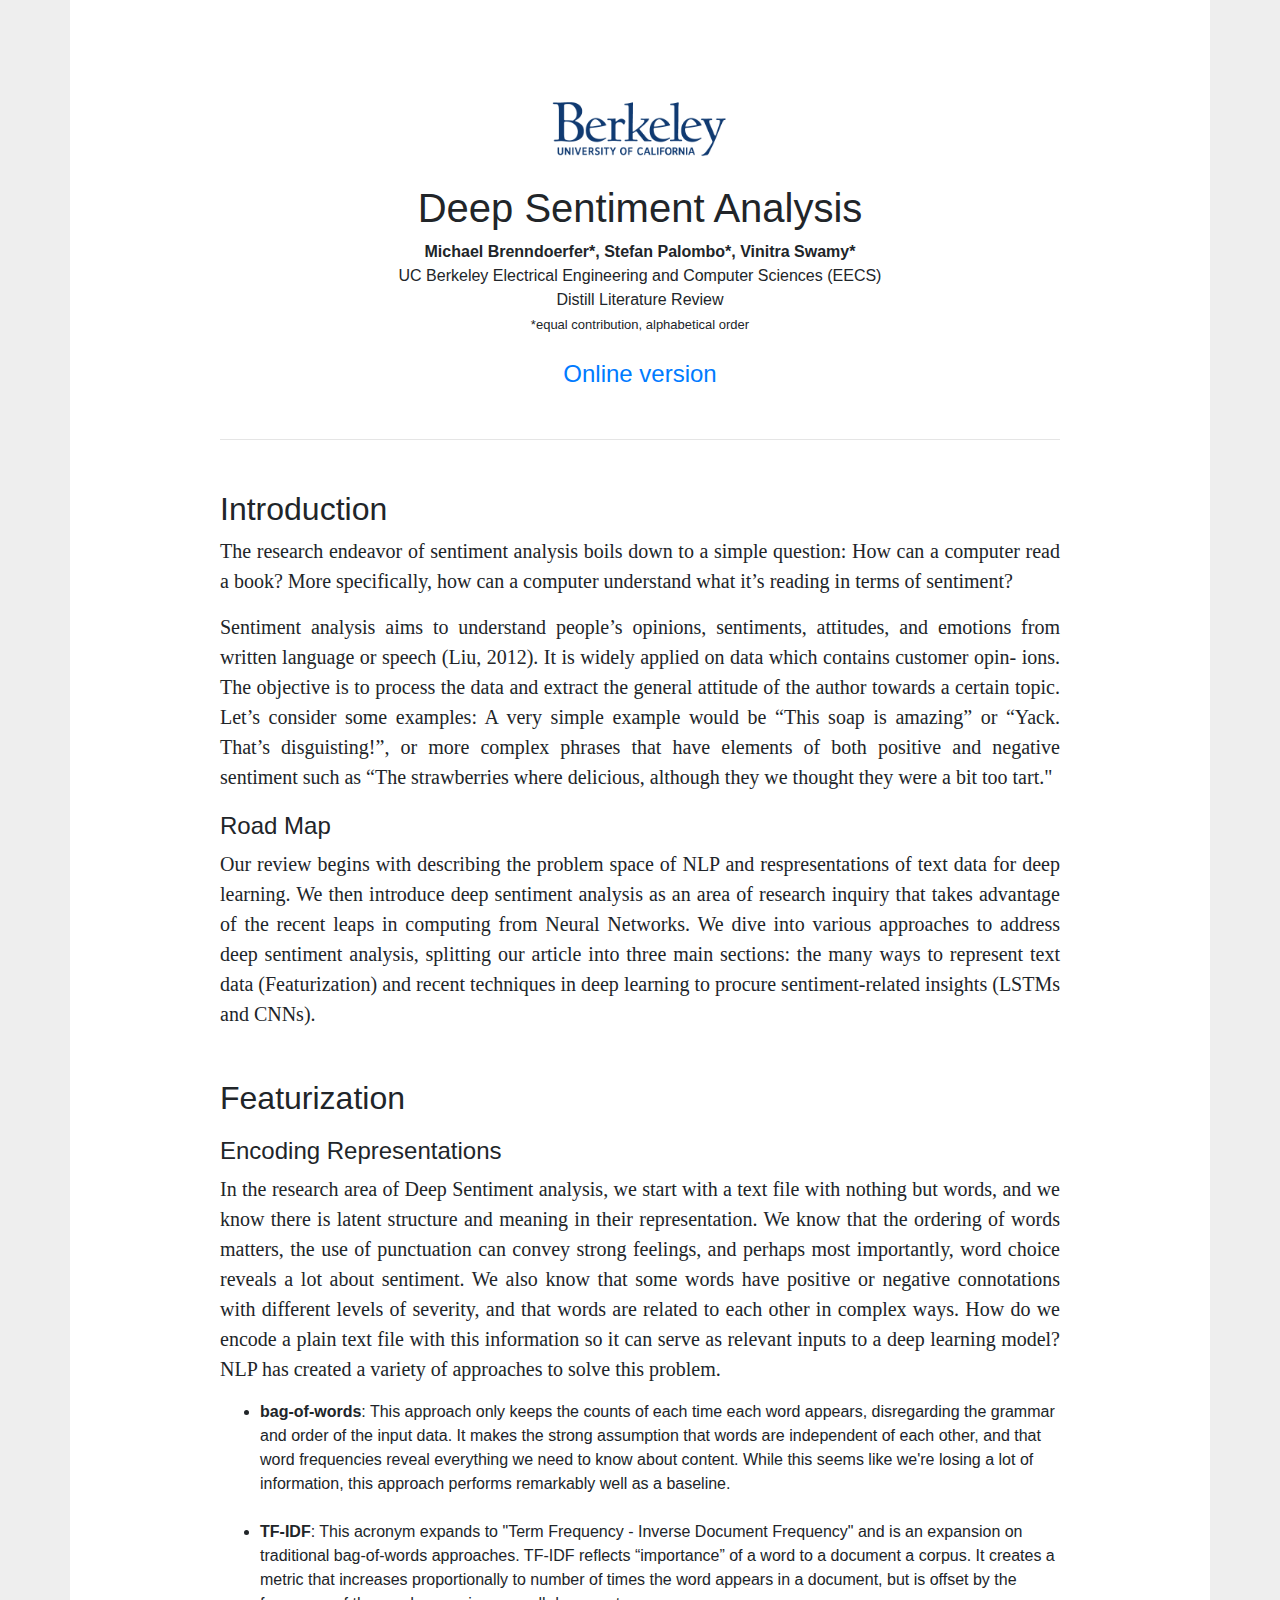
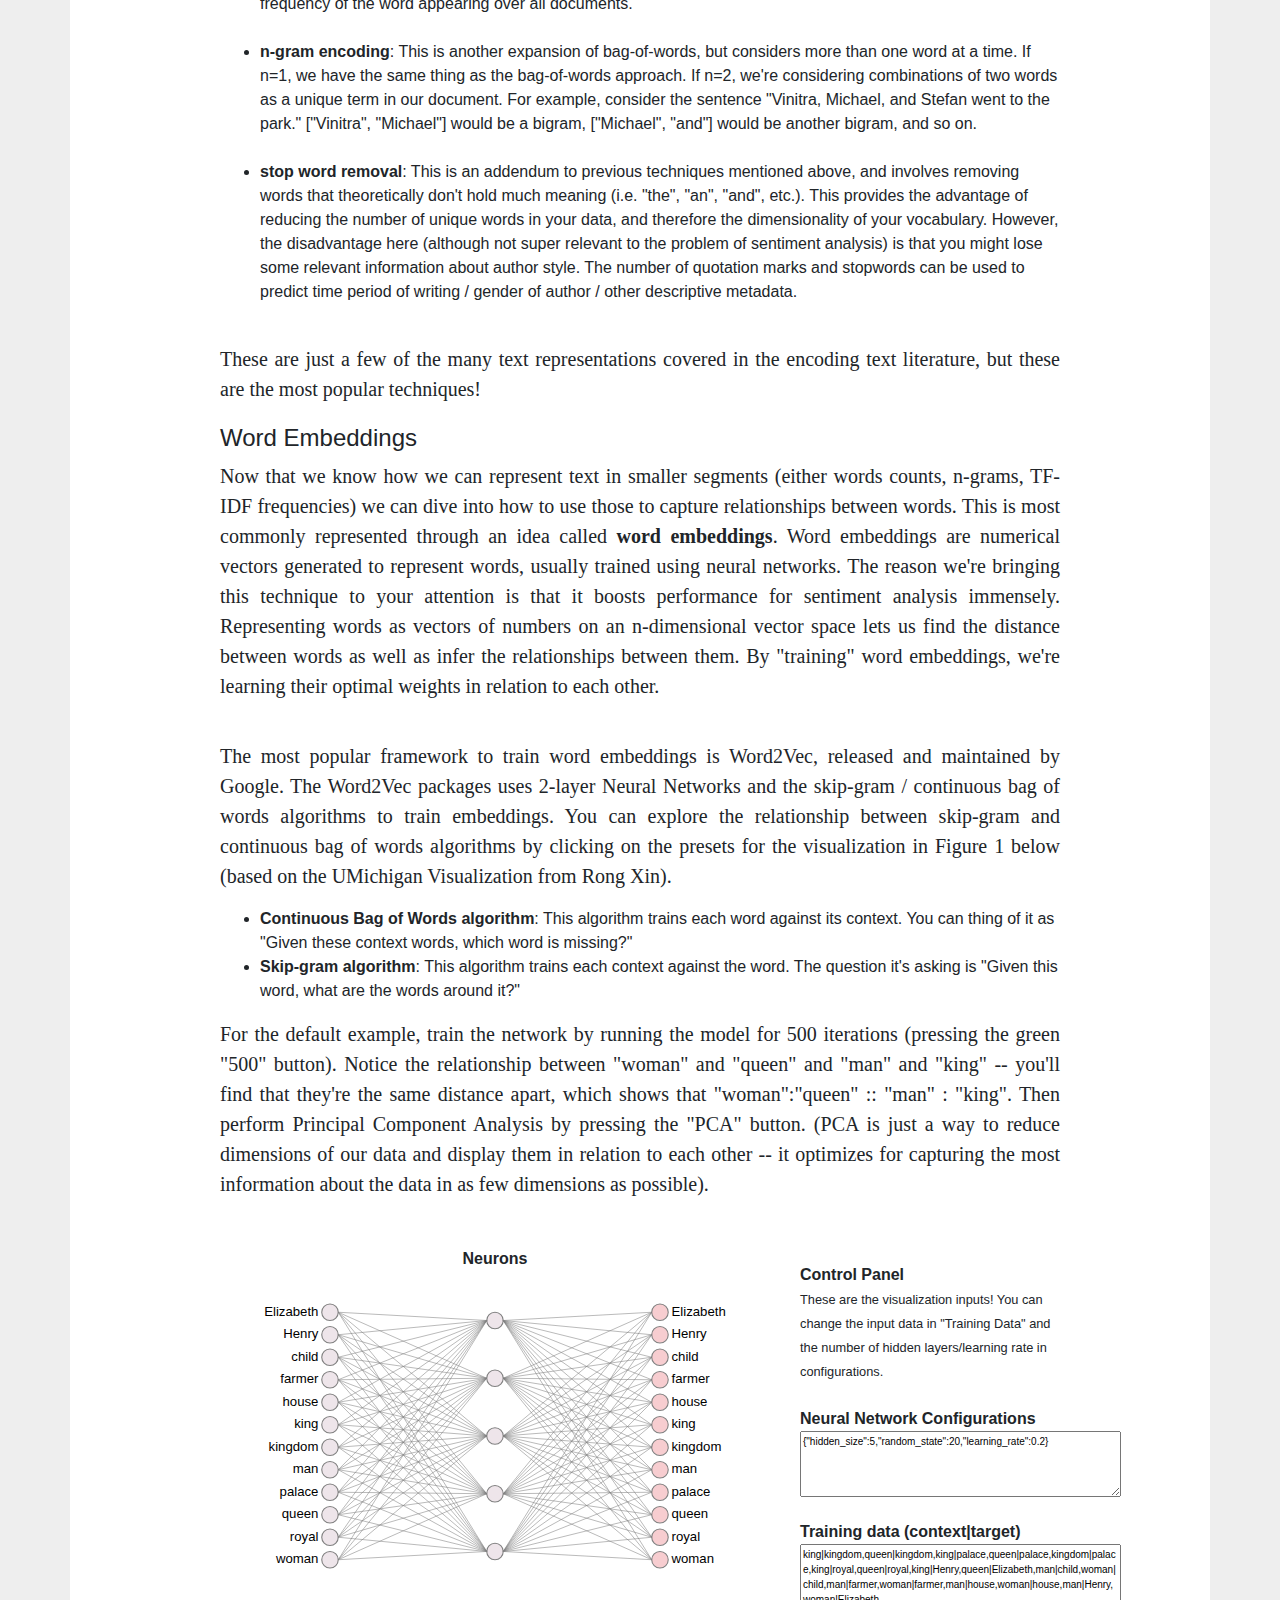
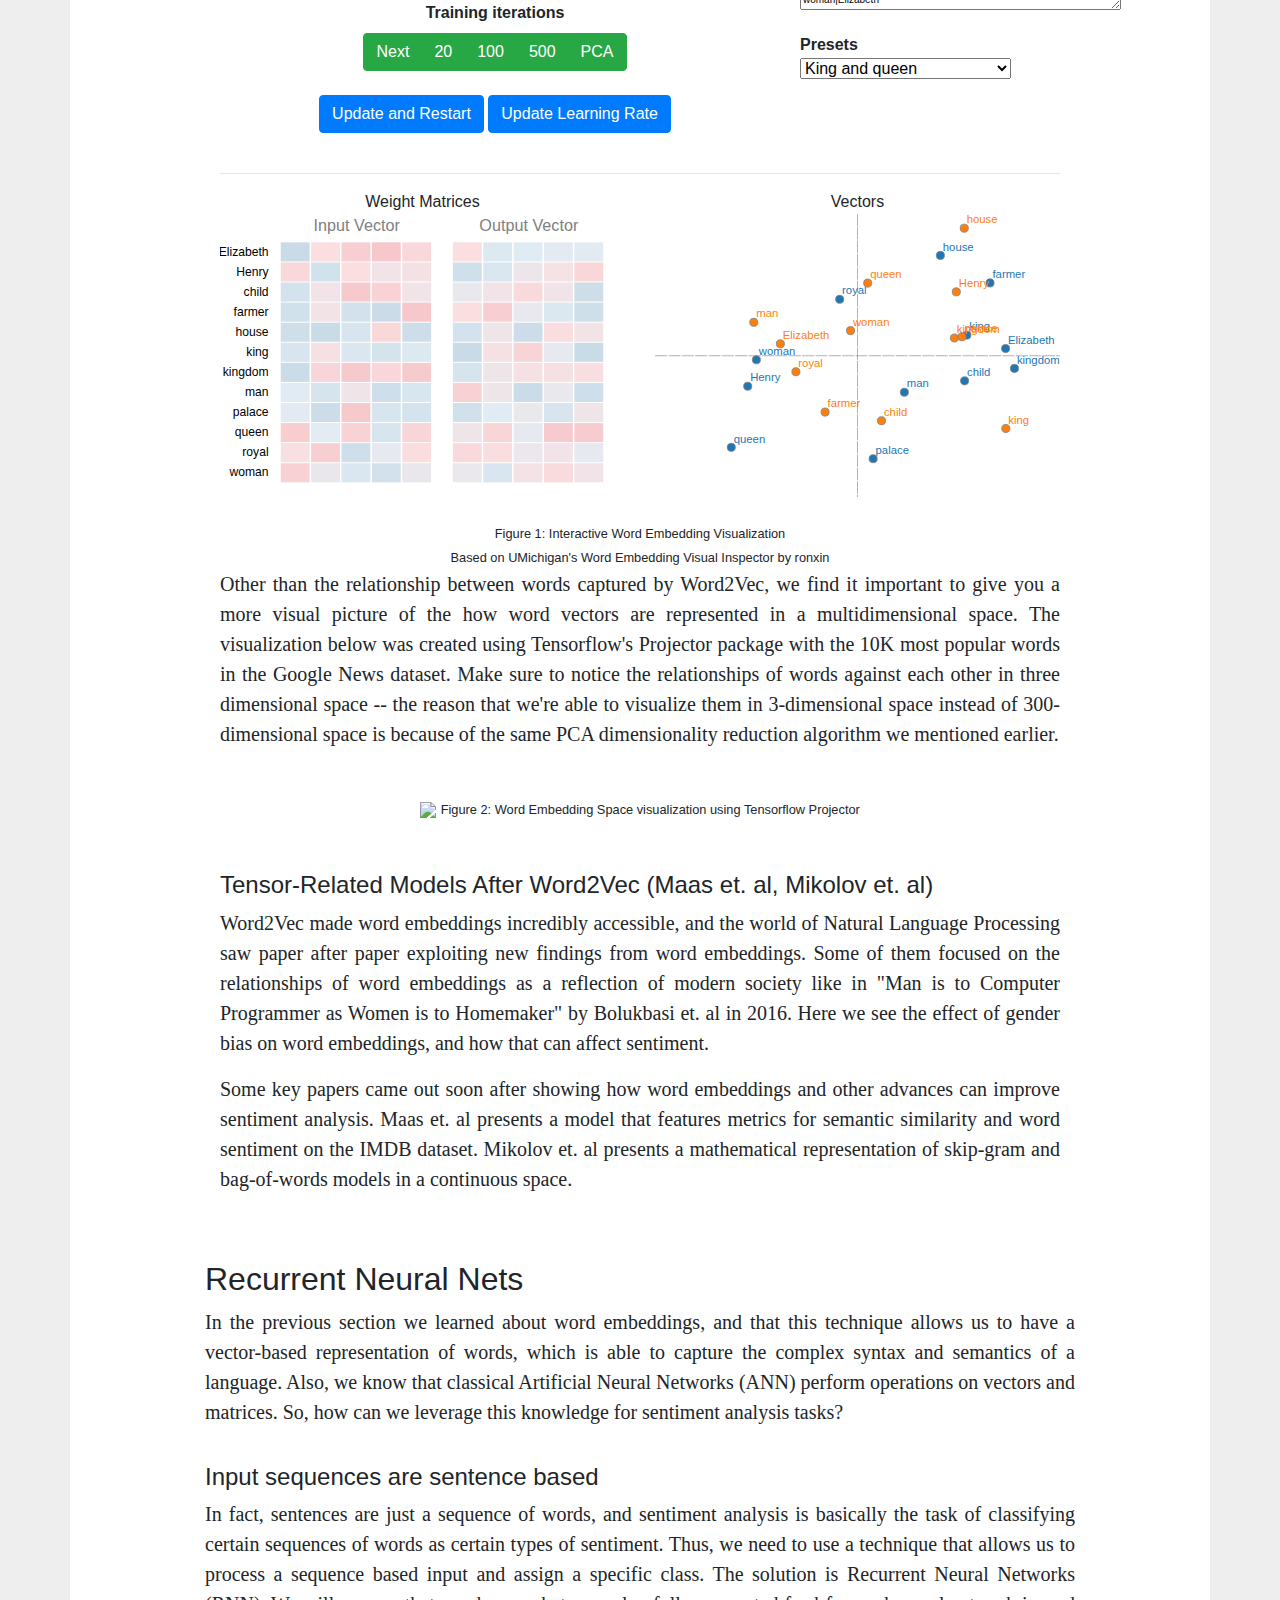
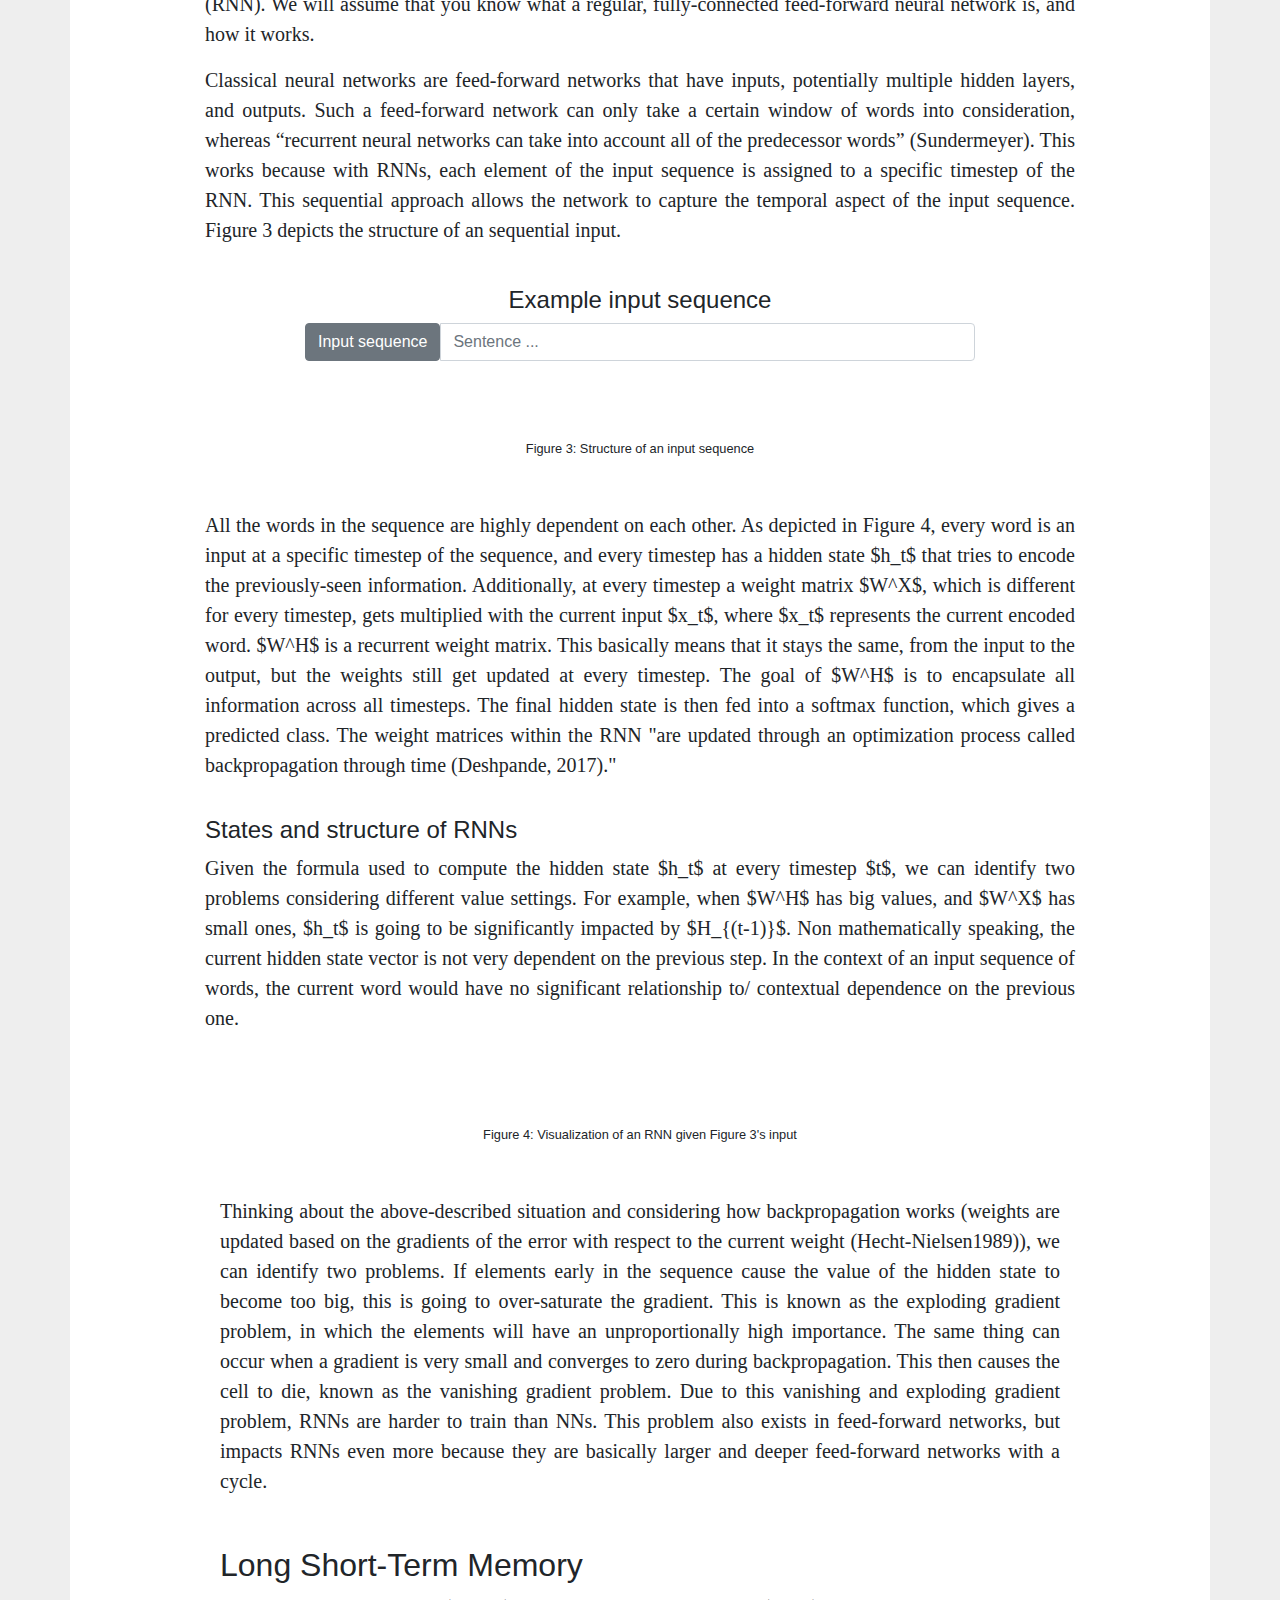
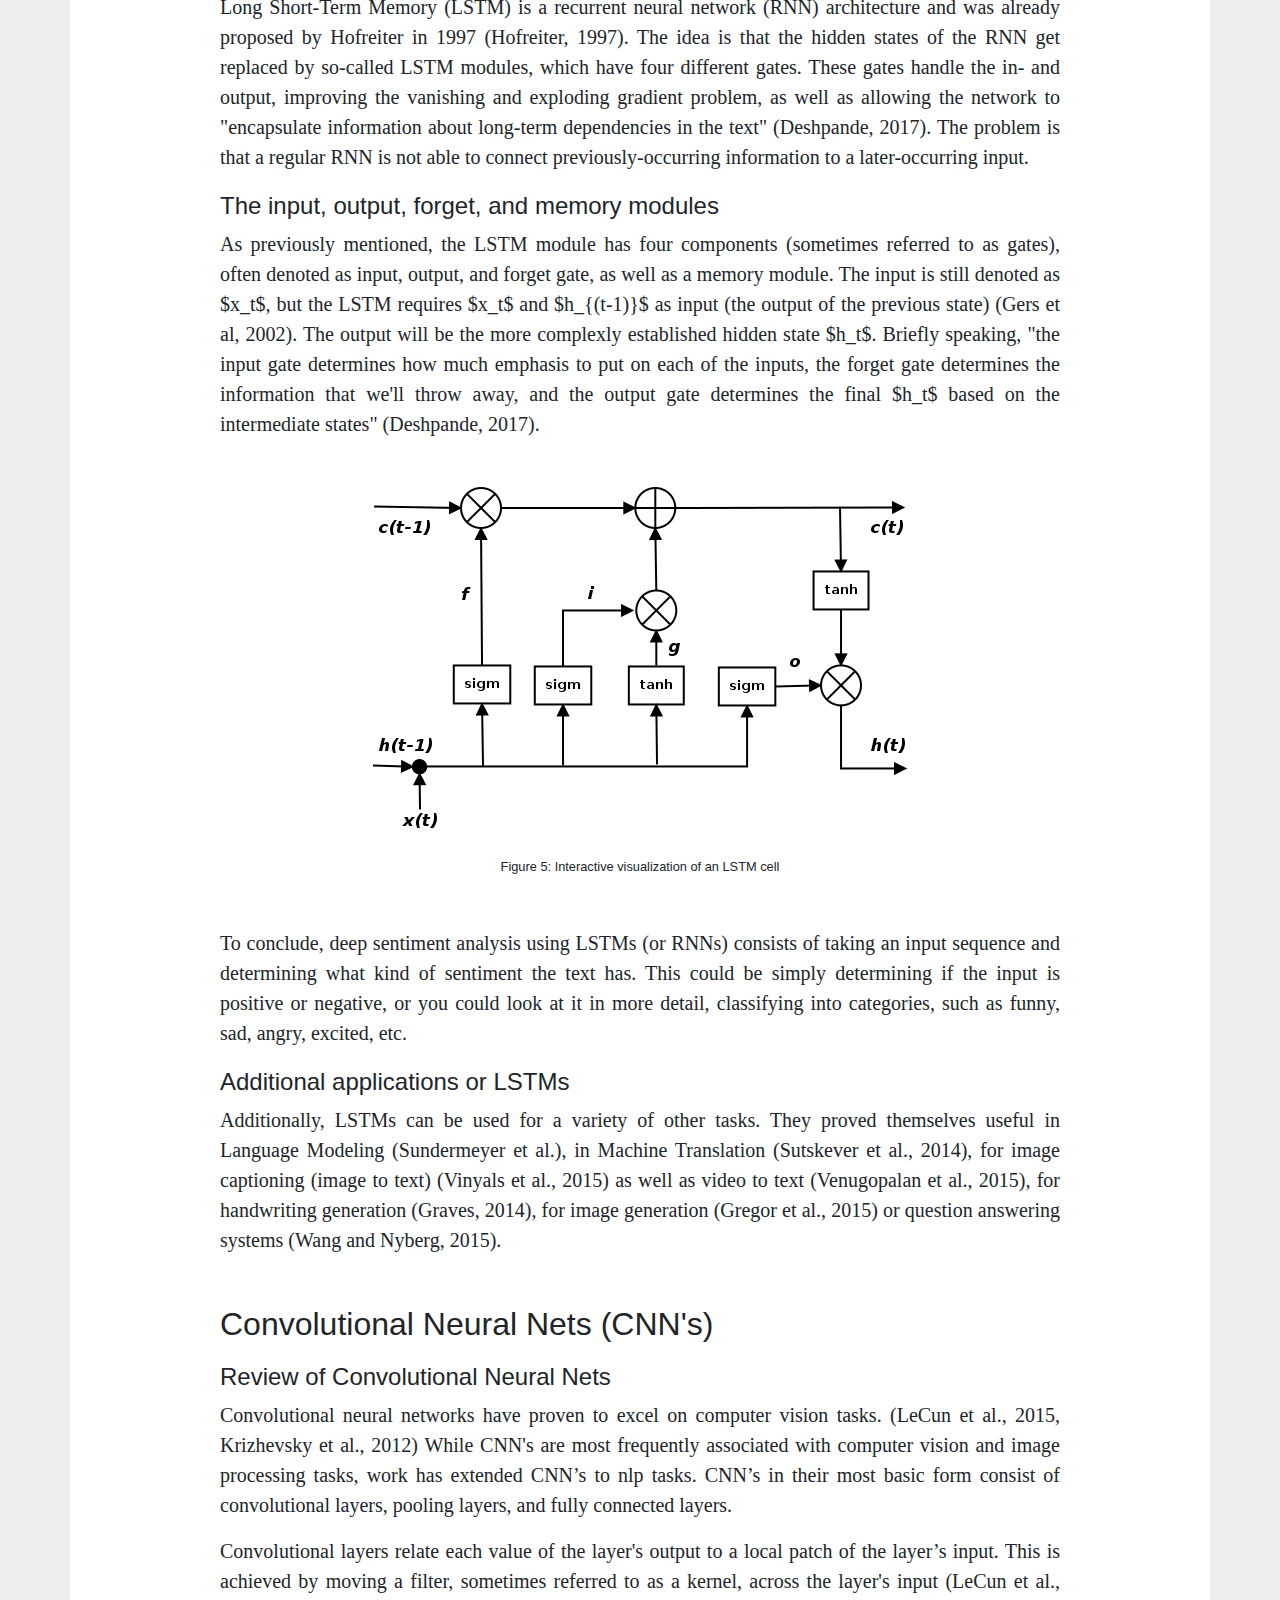
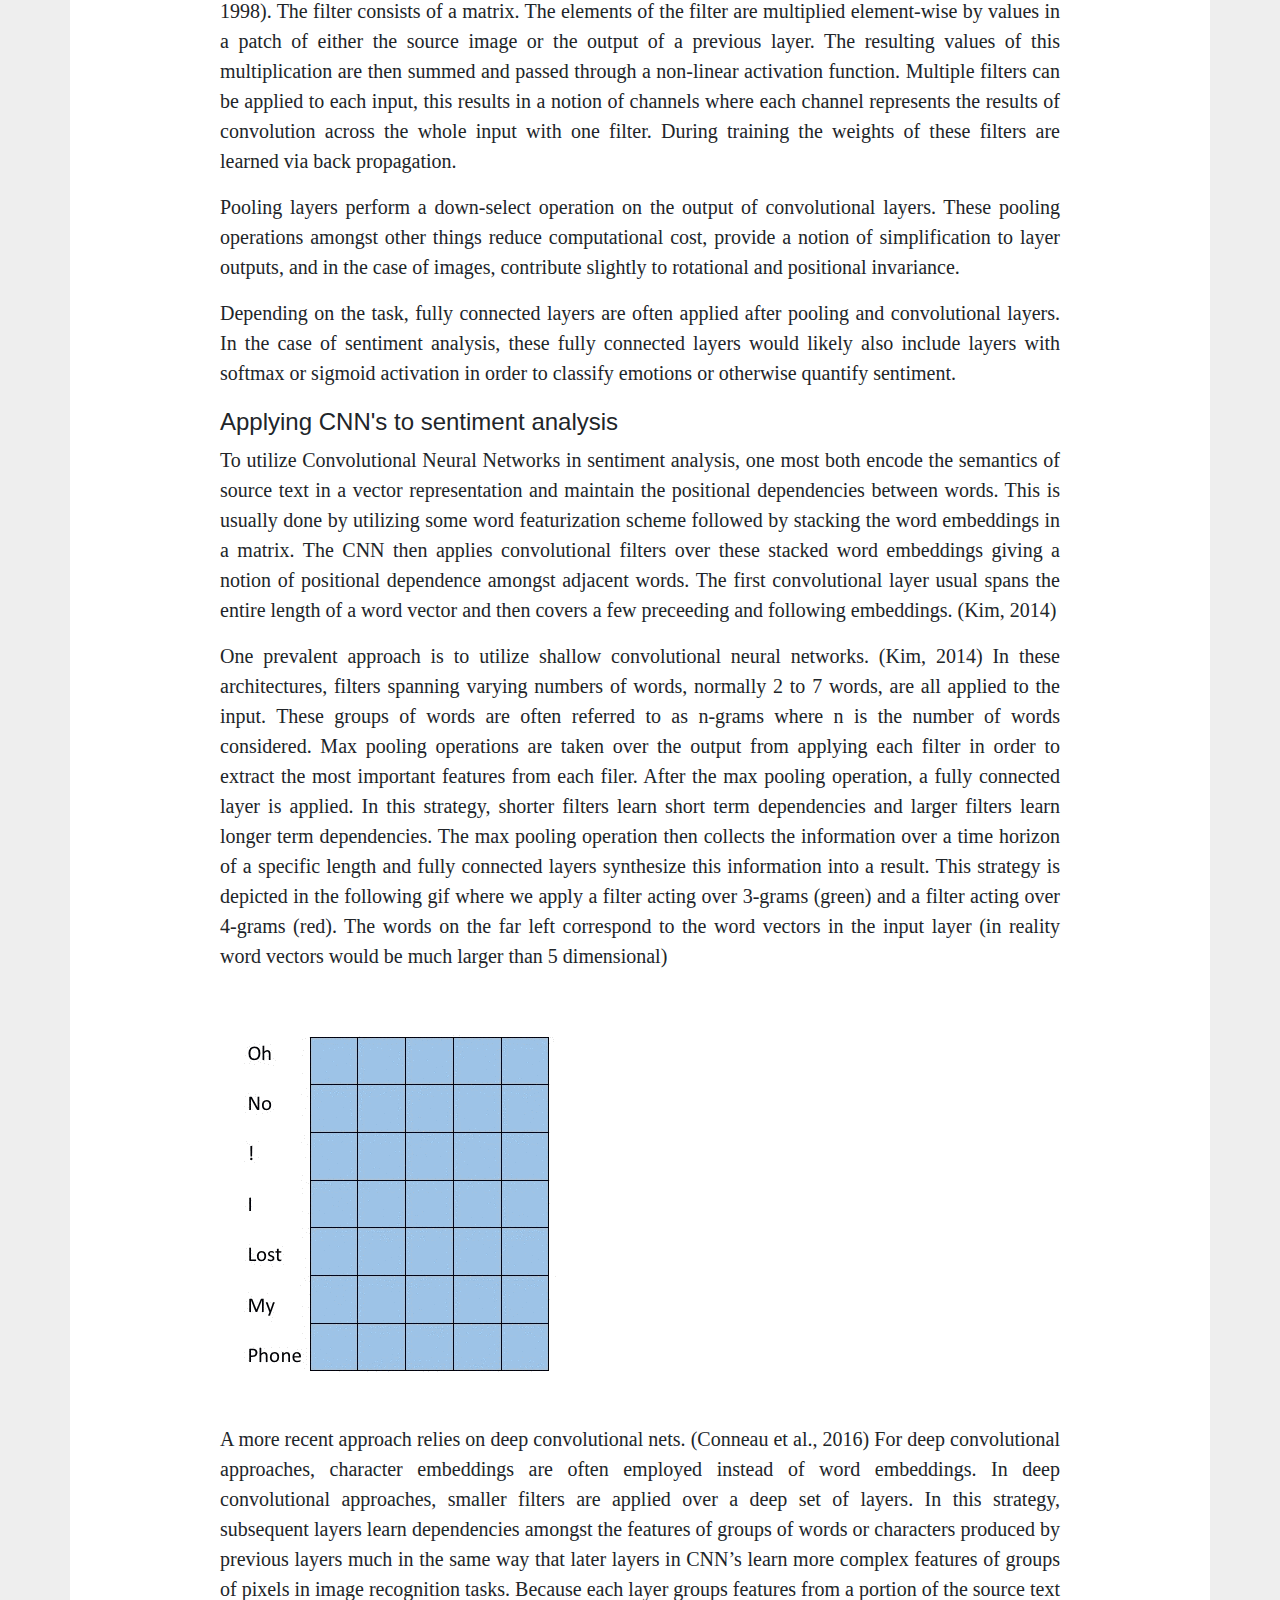
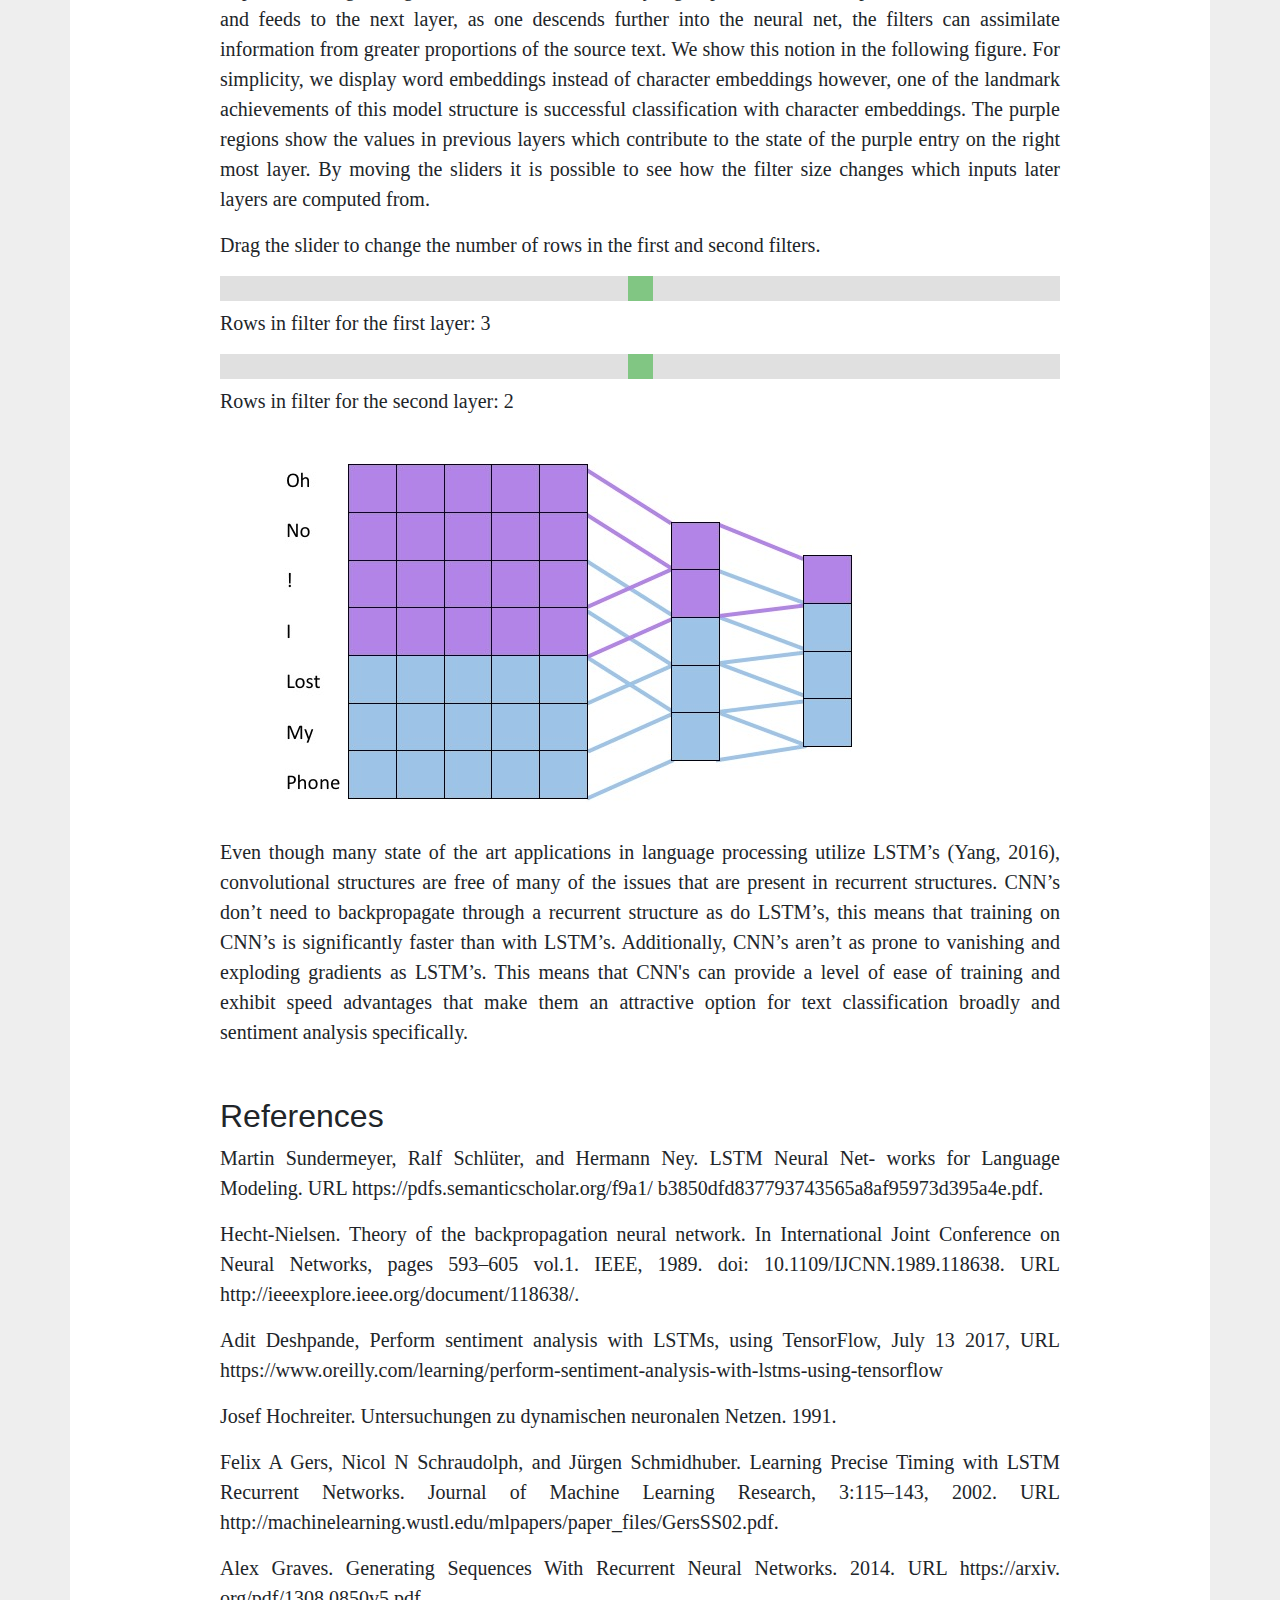
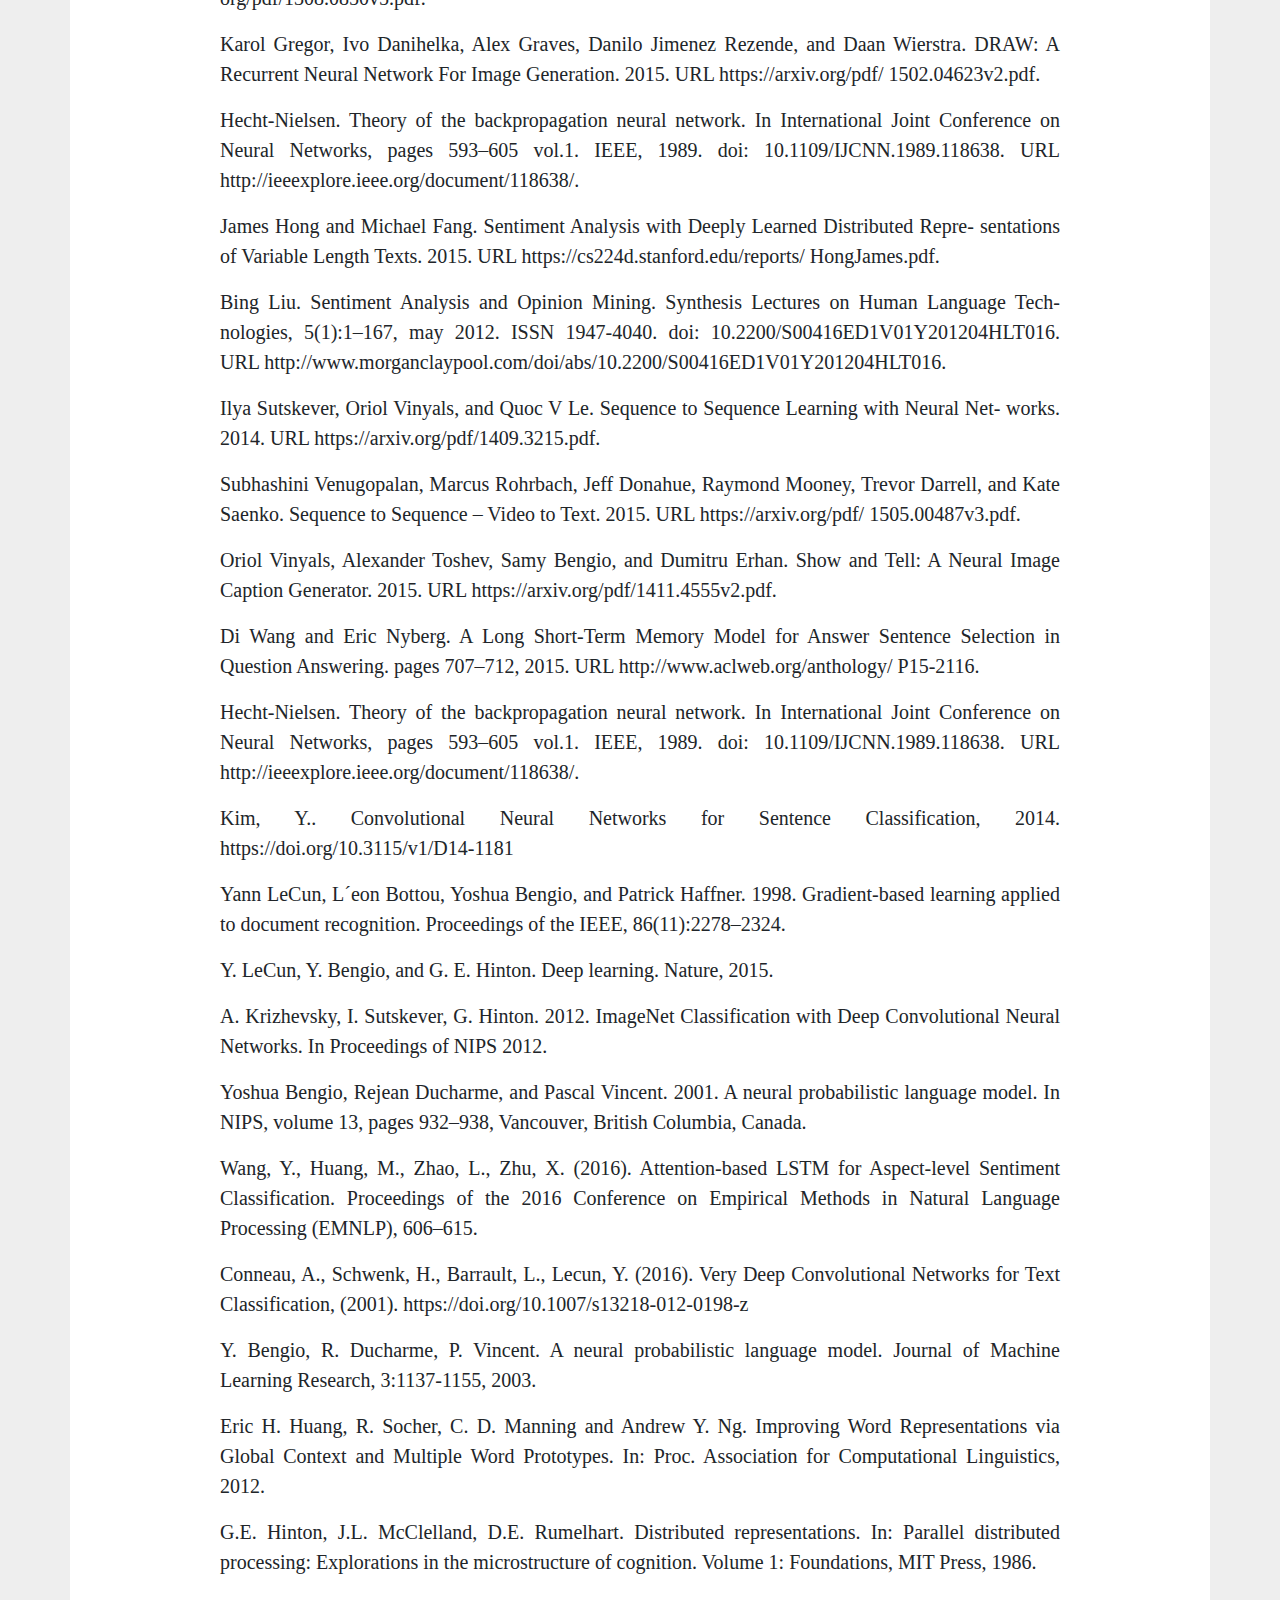
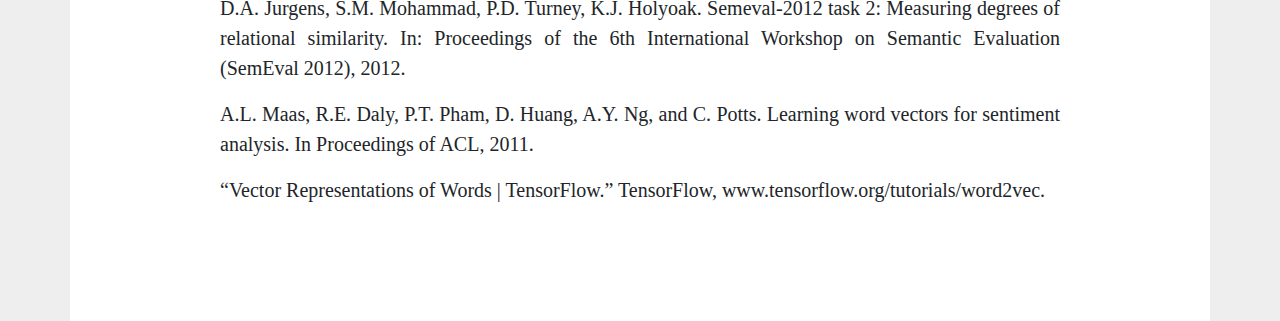
==== index.html @ 892c7556 "spelling error" ====
<!doctype html>
<html lang="en">
<head>
    <meta charset="utf-8">
    <meta name="viewport" content="width=device-width, initial-scale=1, shrink-to-fit=no">
    <meta name="description" content="">
    <meta name="author" content="">


    <title>Deep Sentiment Analysis - Distill Literature Review</title>

    <!-- Bootstrap core CSS -->
    <link href="https://fonts.googleapis.com/css?family=Gentium+Book+Basic" rel="stylesheet">
    <link href="css/rnn.css" rel="stylesheet">
    <link href="https://maxcdn.bootstrapcdn.com/bootstrap/4.0.0-beta.2/css/bootstrap.min.css" rel="stylesheet">
    <script src="https://code.jquery.com/jquery-3.2.1.slim.min.js" integrity="sha256-k2WSCIexGzOj3Euiig+TlR8gA0EmPjuc79OEeY5L45g=" crossorigin="anonymous"></script>
    <script type="text/javascript" async src="https://cdnjs.cloudflare.com/ajax/libs/mathjax/2.7.2/MathJax.js?config=TeX-MML-AM_CHTML"></script>
    <script src="js/seqinput.js"></script>
    <script type="text/x-mathjax-config">
    MathJax.Hub.Config({
      tex2jax: {inlineMath: [['$','$'], ['\\(','\\)']]}
    });

    </script>
    <style type="text/css">
        p {
            font-family: 'Gentium Book Basic', serif;
            font-size: 20px;
            text-align: justify;
        }

        .fig {
            margin: 25px auto 50px auto;
        }

        .cap {
            margin: 0 auto;
        }

        h2 {
            margin-top: 50px;
        }

        h3 {
            margin-top: 20px;
            font-size: 24px;
        }
    </style>
    <script type="text/javascript">

        //        $(document).ready(function () {
        //            $(".fig").hover(function () {
        //                $(this).css("background-color", "pink");
        //            }, function () {
        //                $(this).css("background-color", "transparent");
        //            });
        //        })
        //        ;

    </script>

</head>

<style>
    #slidecontainer {
        width: 100%;
    }

    .slider {
        -webkit-appearance: none;
        width: 100%;
        height: 25px;
        background: #d3d3d3;
        outline: none;
        opacity: 0.7;
        -webkit-transition: .2s;
        transition: opacity .2s;
    }

    .slider:hover {
        opacity: 1;
    }

    .slider::-webkit-slider-thumb {
        -webkit-appearance: none;
        appearance: none;
        width: 25px;
        height: 25px;
        background: #4CAF50;
        cursor: pointer;
    }

    .slider::-moz-range-thumb {
        width: 25px;
        height: 25px;
        background: #4CAF50;
        cursor: pointer;
    }
</style>

<body style="background-color: #eee">
<div class="container" style="background-color: #fff; padding: 100px 150px;">
    <div class="row">
        <div class="col-lg-12">
            <div class="text-center">
            <img src="img/ucb.png" height="60"/><br><br>
            <center><h1>Deep Sentiment Analysis</h1>
                <b>Michael Brenndoerfer*, Stefan Palombo*, Vinitra Swamy*</b><br>
                    UC Berkeley Electrical Engineering and Computer Sciences (EECS)<br>
                    Distill Literature Review <br>
                    <font size="-1">*equal contribution, alphabetical order </font>
                <br>
                <br>
            <h4><a href="https://brenndoerfer.github.io/deep-sentiment-analysis-distill/">Online version</a></h4>
            </center>
            </div>
            <hr style="margin: 50px 0">

            <h2>Introduction</h2>
            <p>The research endeavor of sentiment analysis boils down to a simple question: How can a computer read a book? More specifically, how can a computer understand what it’s reading in terms of sentiment? </p>
            <p>Sentiment analysis aims to understand people’s opinions, sentiments, attitudes, and emotions from written language or speech (Liu, 2012). It is widely applied on data which contains customer opin- ions. The objective is
                to process the data and extract the general attitude of the author towards a certain topic. Let’s consider some examples:
                A very simple example would be “This soap is amazing” or “Yack. That’s disguisting!”, or more complex phrases that have elements of both positive and negative sentiment  such as “The strawberries where delicious, although they we thought they were a bit too tart."</p>

            <h3>Road Map</h3>
            <p>Our review begins with describing the problem space of NLP and respresentations of text data for deep learning. We then introduce deep sentiment analysis as an area of research inquiry that takes advantage of the recent leaps in computing from
                Neural Networks. We dive into various approaches to address deep sentiment analysis, splitting our article into three main sections: the many ways to represent text data (Featurization) and recent techniques in deep learning to procure sentiment-related insights (LSTMs and CNNs). </p>

            <h2>Featurization</h2>
            <h3>Encoding Representations</h3>
            <p>In the research area of Deep Sentiment analysis, we start with a text file with nothing but words, and we know there is latent structure and meaning in their representation. We know that the ordering of words matters, the use of punctuation can convey strong feelings, and perhaps most importantly, word choice reveals a lot about sentiment. We also know that some words have positive or negative connotations with different levels of severity, and that words are related to each other in complex ways. How do we encode a plain text file with this information so it can serve as relevant inputs to a deep learning model? NLP has created a variety of approaches to solve this problem.</p>
            <ul>
                <li><b>bag-of-words</b>: This approach only keeps the counts of each time each word appears, disregarding the grammar and order of the input data. It makes the strong assumption that words are independent of each other, and that word frequencies reveal everything we need to know about content. While this seems like we're losing a lot of information, this approach performs remarkably well as a baseline.</li><br>
                <li><b>TF-IDF</b>: This acronym expands to "Term Frequency - Inverse Document Frequency" and is an expansion on traditional bag-of-words approaches. TF-IDF reflects “importance” of a word to a document a corpus. It creates a metric that increases proportionally to number of times the word appears in a document, but is offset by the frequency of the word appearing over all documents.</li><br>
                <li><b>n-gram encoding</b>: This is another expansion of bag-of-words, but considers more than one word at a time. If n=1, we have the same thing as the bag-of-words approach. If n=2, we're considering combinations of two words as a unique term in our document. For example, consider the sentence "Vinitra, Michael, and Stefan went to the park." ["Vinitra", "Michael"] would be a bigram, ["Michael", "and"] would be another bigram, and so on. </li><br>
                <li><b>stop word removal</b>: This is an addendum to previous techniques mentioned above, and involves removing words that theoretically don't hold much meaning (i.e. "the", "an", "and", etc.). This provides the advantage of reducing the number of unique words in your data, and therefore the dimensionality of your vocabulary. However, the disadvantage here (although not super relevant to the problem of sentiment analysis) is that you might lose some relevant information about author style. The number of quotation marks and stopwords can be used to predict time period of writing / gender of author / other descriptive metadata. </li><br>
            </ul>

            <p> These are just a few of the many text representations covered in the encoding text literature, but these are the most popular techniques! </p>

            <h3>Word Embeddings</h3>
            <p>Now that we know how we can represent text in smaller segments (either words counts, n-grams, TF-IDF frequencies) we can dive into how to use those to capture relationships between words. This is most commonly represented through an idea called <b> word embeddings</b>. Word embeddings are numerical vectors generated to represent words, usually trained using neural networks. The reason we're bringing this technique to your attention is that it boosts performance for sentiment analysis immensely. Representing words as vectors of numbers on an n-dimensional vector space lets us find the distance between words as well as infer the relationships between them. By "training" word embeddings, we're learning their optimal weights in relation to each other.</p><br>

            <p>The most popular framework to train word embeddings is Word2Vec, released and maintained by Google. The Word2Vec packages uses 2-layer Neural Networks and the skip-gram / continuous bag of words algorithms to train embeddings. You can explore the relationship between skip-gram and continuous bag of words algorithms by clicking on the presets for the visualization in Figure 1 below (based on the UMichigan Visualization from Rong Xin).</p>
              <ul>
                <li> <b> Continuous Bag of Words algorithm</b>: This algorithm trains each word against its context. You can thing of it as "Given these context words, which word is missing?"</li>
                <li> <b> Skip-gram algorithm</b>: This algorithm trains each context against the word. The question it's asking is "Given this word, what are the words around it?"</li>
              </ul>

            <p> For the default example, train the network by running the model for 500 iterations (pressing the green "500" button). Notice the relationship between "woman" and "queen" and "man" and "king" -- you'll find that they're the same distance apart, which shows that "woman":"queen" :: "man" : "king". Then perform Principal Component Analysis by pressing the "PCA" button. (PCA is just a way to reduce dimensions of our data and display them in relation to each other -- it optimizes for capturing the most information about the data in as few dimensions as possible).</p>
            <div hidden class="alert alert-danger" id="error"></div>
            <div class="row mt-5">
                <div class="col-sm-8 no-padding">
                    <div class="panel panel-default">
                        <center>
                            <div class="panel-heading"><b>Neurons</b></div>
                            <div class="panel-body">
                                <div id="neuron-vis"></div>
                                <div>
                                    <div class="mb-2"><b>Training iterations</b></div>
                                    <div class="btn-group">
                                        <button class="btn btn-success" id="btn-next">Next</button>
                                        <button class="btn btn-success" id="btn-next20">20</button>
                                        <button class="btn btn-success" id="btn-next100">100</button>
                                        <button class="btn btn-success" id="btn-next500">500</button>
                                        <button class="btn btn-success" id="btn-pca">PCA</button>
                                    </div>
                                    <br>
                                    <br>
                                    <button class="btn btn-primary" id="btn-restart">Update and Restart</button>
                                    <button class="btn btn-primary" id="btn-learning-rate">Update Learning Rate</button>
                                    <br>
                                    <br>
                                </div>
                            </div>
                        </center>
                    </div>
                </div>  <!-- end of top left-panel -->

                <div class="col-sm-4 no-padding mt-3">
                    <div class="panel panel-default">
                        <div class="panel-heading"><b>Control Panel</b></div>
                        <small>These are the visualization inputs! You can change the input data in "Training Data"
                            and the number of hidden layers/learning rate in configurations.
                        </small>
                        <div class="panel-body mt-4">
                            <div>
                                <div><b>Neural Network Configurations</b></div>
                                <textarea rows="4" cols="50" style="font-size: 10px" id="config-text"></textarea>
                                <br>
                            </div>
                            <div class="mt-3">
                                <div><b>Training data (context|target)</b></div>
                                <textarea r rows="4" cols="50" style="font-size: 10px" id="input-text"></textarea>
                                <br>
                            </div>
                            <div class="mt-3">
                                <b>Presets</b>
                                <select id="sel-presets"></select>
                                <br>
                            </div>
                        </div>
                    </div>
                </div> <!-- end of top left-panel -->

            </div>  <!-- end of top row-->
            <hr>
            <div class="row">
                <div class="col-sm-6 no-padding">
                    <div class="panel panel-default">
                        <center>
                            <div class="panel-heading">Weight Matrices</div>
                        </center>
                        <div class="panel-body">
                            <div id="heatmap-vis"></div>
                        </div>
                    </div>
                </div>  <!-- end of lower left panel-->
                <div class="col-sm-6 no-padding">
                    <div class="panel panel-default">
                        <center>
                            <div class="panel-heading">Vectors</div>
                        </center>
                        <div class="panel-body">
                            <div id="scatterplot-vis"></div>
                        </div>
                    </div>
                </div>  <!-- end of lower-right panel-->
            </div>  <!-- end of bottom row -->
            <br>
            <center>
                <small>Figure 1: Interactive Word Embedding Visualization</small>
                <br>
                <small>Based on UMichigan's Word Embedding Visual Inspector by ronxin</small>
            </center>
        <script src="js/jquery-2.1.3.min.js"></script>
        <script src="js/bootstrap.min.js"></script>
        <script src="js/d3.v3.min.js"></script>
        <script src="js/assert.js"></script>
        <script src="js/pca.js"></script>
        <script src="js/vector_math.js"></script>
        <script src="js/toyw2v.js"></script>

        <p> Other than the relationship between words captured by Word2Vec, we find it important to give you a more visual picture of the how word vectors are represented in a multidimensional space. The visualization below was created using Tensorflow's Projector package with the 10K most popular words in the Google News dataset. Make sure to notice the relationships of words against each other in three dimensional space -- the reason that we're able to visualize them in 3-dimensional space instead of 300-dimensional space is because of the same PCA dimensionality reduction algorithm we mentioned earlier. </p>

        <div class="text-center fig mt-5">
          <img id="tensorboard_gif" src="img/tensorboard_projector.gif"/>
          <small>Figure 2: Word Embedding Space visualization using Tensorflow Projector</small>
        </div>

        <h3 class="mt-5">Tensor-Related Models After Word2Vec (Maas et. al, Mikolov et. al)</h3>
        <p>Word2Vec made word embeddings incredibly accessible, and the world of Natural Language Processing saw paper after paper exploiting new findings from word embeddings. Some of them focused on the relationships of word embeddings as a reflection of modern society like in "Man is to Computer Programmer as Women is to Homemaker" by Bolukbasi et. al in 2016. Here we see the effect of gender bias on word embeddings, and how that can affect sentiment.</p>

        <p> Some key papers came out soon after showing how word embeddings and other advances can improve sentiment analysis. Maas et. al presents a model that features metrics for semantic similarity and word sentiment on the IMDB dataset. Mikolov et. al presents a mathematical representation of skip-gram and bag-of-words models in a continuous space. </p>

        </div>  <!-- end of container -->


        <h2>Recurrent Neural Nets</h2>
        <p>In the previous section we learned about word embeddings, and that this technique allows us to have a vector-based representation of words, which is able to capture the complex syntax and semantics of a language. Also, we know
            that classical Artificial Neural Networks (ANN) perform operations on vectors and matrices. So, how can we leverage this knowledge for sentiment analysis tasks?</p>
        <h3>Input sequences are sentence based</h3>
        <p>In fact, sentences are just a sequence of words, and sentiment analysis is basically the task of classifying certain sequences of words as certain types of sentiment. Thus, we need to use a technique that allows us to process a
            sequence based input and assign a specific class. The solution is Recurrent Neural Networks (RNN). We will assume that you know what a regular, fully-connected feed-forward neural network is, and how it works. </p>
        <p>Classical neural networks are feed-forward networks that have inputs, potentially multiple hidden layers, and outputs. Such a feed-forward network can only take a certain window of words into consideration, whereas “recurrent
            neural networks can take into account all of the predecessor words” (Sundermeyer). This works because with RNNs, each element of the input sequence is assigned to a specific timestep of the RNN. This sequential approach
            allows the network to capture the temporal aspect of the input sequence. Figure 3 depicts the structure of an sequential input. </p>

        <div class="col-lg-12">
            <div class="text-center fig col-lg-10">
                <div class="seq-input">
                    <h3>Example input sequence</h3>
                    <div class="input-group mb-4">
                  <span class="input-group-btn">
                    <button class="btn btn-secondary" type="button">Input sequence</button>
                  </span>
                        <input type="text" class="form-control" placeholder="Sentence ..." id="in-sentence" style="min-width: 400px">
                    </div>
                    <div class="seq-output">

                    </div>
                </div>
            </div>
        </div>
        <div class="text-center fig">
            <small>Figure 3: Structure of an input sequence</small>
        </div>

        <p>All the words in the sequence are highly dependent on each other. As depicted in Figure 4, every word is an input at a specific timestep of the sequence, and every timestep has a hidden state $h_t$ that tries to encode the
            previously-seen information. Additionally, at every timestep a weight matrix $W^X$, which is different for every timestep, gets multiplied with the current input $x_t$, where $x_t$ represents the current encoded word. $W^H$ is a
            recurrent weight matrix. This basically means that it stays the same, from the input to the output, but the weights still get updated at every timestep. The goal of $W^H$ is to encapsulate all information across all timesteps.
            The final hidden state is then fed into a softmax function, which gives a predicted class. The weight matrices within the RNN "are updated through an optimization process called backpropagation through time (Deshpande, 2017)."</p>

        <h3>States and structure of RNNs</h3>
        <p>Given the formula used to compute the hidden state $h_t$ at every timestep $t$, we can identify two problems considering different value settings. For example, when $W^H$ has big values, and $W^X$ has small ones, $h_t$
            is going to be significantly impacted by $H_{(t-1)}$. Non mathematically speaking, the current hidden state vector is not very dependent on the previous step. In the context of an input sequence of words, the current word would
            have no significant relationship to/ contextual dependence on the previous one.</p>

        <div class="row mt-5">
            <div class="col-lg-12 text-center ml-5 rnn">
            </div>
        </div>
    </div>

    <div class="text-center fig">
        <small>Figure 4: Visualization of an RNN given Figure 3's input</small>
    </div>

    <p>Thinking about the above-described situation and considering how backpropagation works (weights are updated based on the gradients of the error with respect to the current weight (Hecht-Nielsen1989)), we can identify two
        problems. If elements early in the sequence cause the value of the hidden state to become too big, this is going to over-saturate the gradient. This is known as the exploding gradient problem, in which the elements will have an
        unproportionally high importance. The same thing can occur when a gradient is very small and converges to zero during backpropagation. This then causes the cell to die, known as the vanishing gradient problem. Due to this
        vanishing and exploding gradient problem, RNNs are harder to train than NNs. This problem also exists in feed-forward networks, but impacts RNNs even more because they are basically larger and deeper feed-forward networks with a
        cycle.</p>

    <h2>Long Short-Term Memory</h2>
    <p>Long Short-Term Memory (LSTM) is a recurrent neural network (RNN) architecture and was already proposed by Hofreiter in 1997 (Hofreiter, 1997). The idea is that the hidden states of the RNN get replaced by so-called LSTM modules,
        which
        have
        four
        different gates. These gates handle the in- and output, improving the vanishing and exploding gradient problem, as well as allowing the network to "encapsulate information about long-term dependencies in the text" (Deshpande, 2017).
        The
        problem
        is that a regular RNN is not able to connect previously-occurring information to a later-occurring input. </p>

    <h3>The input, output, forget, and memory modules</h3>
    <p>As previously mentioned, the LSTM module has four components (sometimes referred to as gates), often denoted as input, output, and forget gate, as well as a memory module. The input is still denoted as $x_t$, but the LSTM
        requires $x_t$ and $h_{(t-1)}$ as input (the output of the previous state) (Gers et al, 2002). The output will be the more complexly established hidden state $h_t$. Briefly speaking, "the input gate determines how much emphasis to
        put
        on each of the
        inputs, the forget gate determines the information that we'll throw away, and the output gate determines the final $h_t$ based on the intermediate states" (Deshpande, 2017).</p>

    <div class="row mt-5 img-center">
        <div class="col-lg-12 text-center">
            <img src="img/lstm-cell.png"/>
        </div>
        <div class="col-lg-12 text-center ml-5 lstm">
        </div>
    </div>

    <div class="text-center fig">
        <small>Figure 5: Interactive visualization of an LSTM cell</small>
    </div>

    <p class="mt-5">To conclude, deep sentiment analysis using LSTMs (or RNNs) consists of taking an input sequence and determining what kind of sentiment the text has. This could be simply determining if the input is positive or negative,
        or you
        could look at it in more detail, classifying into categories, such as funny, sad, angry, excited, etc.</p>

    <h3>Additional applications or LSTMs</h3>
    <p>Additionally, LSTMs can be used for a variety of other tasks. They proved themselves useful in Language Modeling (Sundermeyer et al.), in Machine Translation (Sutskever et al., 2014), for image captioning (image to text) (Vinyals et
        al., 2015) as
        well
        as video to text (Venugopalan et al., 2015), for handwriting generation (Graves, 2014), for image generation (Gregor et al., 2015) or question answering systems (Wang and Nyberg, 2015).</p>

    <h2>Convolutional Neural Nets (CNN's)</h2>
          <h3>Review of Convolutional Neural Nets</h3>
          <p>Convolutional neural networks have proven to excel on computer vision tasks. (LeCun et al., 2015, Krizhevsky et al., 2012) While CNN's are most frequently associated with computer vision and image processing tasks, work has extended CNN’s to nlp tasks. CNN’s in their most basic form consist of convolutional layers, pooling layers, and fully connected layers.</p>

          <p>Convolutional layers relate each value of the layer's output to a local patch of the layer’s input. This is achieved by moving a filter, sometimes referred to as a kernel, across the layer's input (LeCun et al., 1998). The filter consists of a matrix. The elements of the filter are multiplied element-wise by values in a patch of either the source image or the output of a previous layer. The resulting values of this multiplication are then summed and passed through a non-linear activation function. Multiple filters can be applied to each input, this results in a notion of channels where each channel represents the results of convolution across the whole input with one filter. During training the weights of these filters are learned via back propagation.</p>

          <p>Pooling layers perform a down-select operation on the output of convolutional layers. These pooling operations amongst other things reduce computational cost, provide a notion of simplification to layer outputs, and in the case of images, contribute slightly to rotational and positional invariance.</p>


          <p>Depending on the task, fully connected layers are often applied after pooling and convolutional layers. In the case of sentiment analysis, these fully connected layers would likely also include layers with softmax or sigmoid activation in order to classify emotions or otherwise quantify sentiment. </p>

          <h3>Applying CNN's to sentiment analysis</h3>

          <p>To utilize Convolutional Neural Networks in sentiment analysis, one most both encode the semantics of source text in a vector representation and maintain the positional dependencies between words. This is usually done by utilizing some word featurization scheme followed by stacking the word embeddings in a matrix. The CNN then applies convolutional filters over these stacked word embeddings giving a notion of positional dependence  amongst  adjacent words. The first convolutional layer usual spans the entire length of a word vector and then covers a few preceeding and following embeddings. (Kim, 2014) </p>

          <p>One prevalent approach is to utilize shallow convolutional neural networks. (Kim, 2014) In these architectures, filters spanning varying numbers of words, normally 2 to 7 words, are all applied to the input. These groups of words are often referred to as n-grams where n is the number of words considered. Max pooling operations are taken over the output from applying each filter in order to extract the most important features from each filer. After the max pooling operation, a fully connected layer is applied. In this strategy, shorter filters learn short term dependencies and larger filters learn longer term dependencies. The max pooling operation then collects the information over a time horizon of a specific length and fully connected layers synthesize this information into a result. This strategy is depicted in the following gif where we apply a filter acting over 3-grams (green) and a filter acting over 4-grams (red). The words on the far left correspond to the word vectors in the input layer (in reality word vectors would be much larger than 5 dimensional)</p>
          <img id="shallow_gif" src="img/shallow.gif" class="mt-3 mb-3"/>

          <p>A more recent approach relies on deep convolutional nets. (Conneau et al., 2016) For deep convolutional approaches, character embeddings are often employed instead of word embeddings. In deep convolutional approaches, smaller filters are applied over a deep set of layers. In this strategy, subsequent layers learn dependencies amongst the features of groups of words or characters produced by previous layers much in the same way that later layers in CNN’s learn more complex features of groups of pixels in image recognition tasks. Because each layer groups features from a portion of the source text and feeds to the next layer, as one descends further into the neural net, the filters can assimilate information from greater proportions of the source text. We show this notion in the following figure. For simplicity, we display word embeddings instead of character embeddings however, one of the landmark achievements of this model structure is successful classification with character embeddings. The purple regions show the values in previous layers which contribute to the state of the purple entry on the right most layer. By moving the sliders it is possible to see how the filter size changes which inputs later layers are computed from.</p>


          <p>Drag the slider to change the number of rows in the first and second filters.</p>
          <div id="slidecontainer">
            <input type="range" min="1" max="5" value="3" class="slider" id="firstFilter">
            <p>Rows in filter for the first layer: <span id="numRow1"></span></p>
          </div>

          <div id="slidecontainer2">
            <input type="range" min="1" max="3" value="2" class="slider" id="secFilter">
            <p>Rows in filter for the second layer: <span id="numRow2"></span></p>
          </div>
          <img id="img" src="img/conv_interact/32.jpg"/>
          <script>
          var slider1 = document.getElementById("firstFilter");
          var slider2 = document.getElementById("secFilter");
          var rows1 = document.getElementById("numRow1");
          var rows2 = document.getElementById("numRow2");
          var slide1val = slider1.value;
          var slide2val = slider2.value;
          rows1.innerHTML = slider1.value;
          rows2.innerHTML = slider2.value;

          function test(s1val, s2val){
            rows1.innerHTML = slider1.value;
            rows2.innerHTML = slider2.value;
           document.getElementById("img").src="img/conv_interact/"+s1val+s2val+".jpg"

          }

          slider2.oninput = function() {
              slide2val = slider2.value
              slide1val = slider1.value
              test(slide1val, slide2val)

          }

          slider1.oninput = function() {
              slide2val = slider2.value
              slide1val = slider1.value
              test(slide1val, slide2val)
          }

          </script>

          <p>Even though many state of the art applications in language processing utilize LSTM’s (Yang, 2016), convolutional structures are free of many of the issues that are present in recurrent structures. CNN’s don’t need to backpropagate through a recurrent structure as do LSTM’s, this means that training on CNN’s is significantly faster than with LSTM’s. Additionally, CNN’s aren’t as prone to vanishing and exploding gradients as LSTM’s. This means that CNN's can provide a level of ease of training and exhibit speed advantages that make them an attractive option for text classification broadly and sentiment analysis specifically.</p>
    <h2>References</h2>
    <p>
        Martin Sundermeyer, Ralf Schlüter, and Hermann Ney. LSTM Neural Net- works for Language Modeling. URL https://pdfs.semanticscholar.org/f9a1/ b3850dfd837793743565a8af95973d395a4e.pdf.
    </p>
    <p>Hecht-Nielsen. Theory of the backpropagation neural network. In International Joint Conference on Neural Networks, pages 593–605 vol.1. IEEE, 1989. doi: 10.1109/IJCNN.1989.118638. URL http://ieeexplore.ieee.org/document/118638/.</p>
    <p>Adit Deshpande, Perform sentiment analysis with LSTMs, using TensorFlow, July 13 2017, URL https://www.oreilly.com/learning/perform-sentiment-analysis-with-lstms-using-tensorflow</p>
    <p>Josef Hochreiter. Untersuchungen zu dynamischen neuronalen Netzen. 1991.</p>

    <p>Felix A Gers, Nicol N Schraudolph, and Jürgen Schmidhuber. Learning Precise Timing with LSTM Recurrent Networks. Journal of Machine Learning Research, 3:115–143, 2002. URL
        http://machinelearning.wustl.edu/mlpapers/paper_files/GersSS02.pdf.
    <p>Alex Graves. Generating Sequences With Recurrent Neural Networks. 2014. URL https://arxiv. org/pdf/1308.0850v5.pdf.
    <p>Karol Gregor, Ivo Danihelka, Alex Graves, Danilo Jimenez Rezende, and Daan Wierstra. DRAW: A Recurrent Neural Network For Image Generation. 2015. URL https://arxiv.org/pdf/ 1502.04623v2.pdf.
    <p>Hecht-Nielsen. Theory of the backpropagation neural network. In International Joint Conference on Neural Networks, pages 593–605 vol.1. IEEE, 1989. doi: 10.1109/IJCNN.1989.118638. URL http://ieeexplore.ieee.org/document/118638/.

    <p>James Hong and Michael Fang. Sentiment Analysis with Deeply Learned Distributed Repre- sentations of Variable Length Texts. 2015. URL https://cs224d.stanford.edu/reports/ HongJames.pdf.</p>
    <p>Bing Liu. Sentiment Analysis and Opinion Mining. Synthesis Lectures on Human Language Tech- nologies, 5(1):1–167, may 2012. ISSN 1947-4040. doi: 10.2200/S00416ED1V01Y201204HLT016. URL
        http://www.morganclaypool.com/doi/abs/10.2200/S00416ED1V01Y201204HLT016.</p>
    <p>Ilya Sutskever, Oriol Vinyals, and Quoc V Le. Sequence to Sequence Learning with Neural Net- works. 2014. URL https://arxiv.org/pdf/1409.3215.pdf.</p>
    <p>Subhashini Venugopalan, Marcus Rohrbach, Jeff Donahue, Raymond Mooney, Trevor Darrell, and Kate Saenko. Sequence to Sequence – Video to Text. 2015. URL https://arxiv.org/pdf/ 1505.00487v3.pdf.</p>
    <p>Oriol Vinyals, Alexander Toshev, Samy Bengio, and Dumitru Erhan. Show and Tell: A Neural Image Caption Generator. 2015. URL https://arxiv.org/pdf/1411.4555v2.pdf.</p>
    <p>Di Wang and Eric Nyberg. A Long Short-Term Memory Model for Answer Sentence Selection in Question Answering. pages 707–712, 2015. URL http://www.aclweb.org/anthology/ P15-2116.</p>
    <p>Hecht-Nielsen. Theory of the backpropagation neural network. In International Joint Conference on Neural Networks, pages 593–605 vol.1. IEEE, 1989. doi: 10.1109/IJCNN.1989.118638. URL
        http://ieeexplore.ieee.org/document/118638/.</p>
    <p>Kim, Y.. Convolutional Neural Networks for Sentence Classification, 2014. https://doi.org/10.3115/v1/D14-1181 </p>
    <p>Yann LeCun, L´eon Bottou, Yoshua Bengio, and Patrick
        Haffner. 1998. Gradient-based learning applied to
        document recognition. Proceedings of the IEEE,
        86(11):2278–2324.</p>

    <p>Y. LeCun, Y. Bengio, and G. E. Hinton. Deep learning.
        Nature, 2015.</p>
    <p>A. Krizhevsky, I. Sutskever, G. Hinton. 2012. ImageNet
    Classification with Deep Convolutional Neural
    Networks. In Proceedings of NIPS 2012.</p>
    <p>Yoshua Bengio, Rejean Ducharme, and Pascal Vincent.
    2001. A neural probabilistic language model.
    In NIPS, volume 13, pages 932–938, Vancouver,
    British Columbia, Canada.</p>
    <p>Wang, Y., Huang, M., Zhao, L., Zhu, X. (2016). Attention-based LSTM for Aspect-level Sentiment Classification. Proceedings of the 2016 Conference on Empirical Methods in Natural Language Processing (EMNLP), 606–615.</p>
    <p>Conneau, A., Schwenk, H., Barrault, L., Lecun, Y. (2016). Very Deep Convolutional Networks for Text Classification, (2001). https://doi.org/10.1007/s13218-012-0198-z</p>

    <p>Y. Bengio, R. Ducharme, P. Vincent. A neural probabilistic language model. Journal of Machine Learning Research, 3:1137-1155, 2003.</p>

  <p>Eric H. Huang, R. Socher, C. D. Manning and Andrew Y. Ng. Improving Word Representations via Global Context and Multiple Word Prototypes. In: Proc. Association for Computational Linguistics, 2012.</p>

  <p>G.E. Hinton, J.L. McClelland, D.E. Rumelhart. Distributed representations. In: Parallel distributed processing: Explorations in the microstructure of cognition. Volume 1: Foundations, MIT Press, 1986.</p>

  <p>D.A. Jurgens, S.M. Mohammad, P.D. Turney, K.J. Holyoak. Semeval-2012 task 2: Measuring degrees of relational similarity. In: Proceedings of the 6th International Workshop on Semantic Evaluation (SemEval 2012), 2012.</p>

  <p>A.L. Maas, R.E. Daly, P.T. Pham, D. Huang, A.Y. Ng, and C. Potts. Learning word vectors for sentiment analysis. In Proceedings of ACL, 2011.</p>

  <p>“Vector Representations of Words  |  TensorFlow.” TensorFlow, www.tensorflow.org/tutorials/word2vec.</p>

</div>
</div>
</div>
</body>
</html>
---- css/rnn.css ----
.a1 {
    float: left;
    margin-top: 20px;
}

.ht {
    width: 50px;
    height: 60px;
    margin-left: 50px;
    background-color: #68C3A3;
    border-radius: 3px;
}

.xt {
    width: 80px;
    height: 32px;
    margin-left: -30px;
    margin-top: 43px;
    background-color: #19B5FE;
    border-radius: 3px;
}

.out {
    width: 80px;
    height: 60px;
    margin-left: -30px;
    margin-top: 10px;
}

.softmax {
    width: 100px;
    height: 60px;
    margin-left: 50px;
    background-color: #F89406;
    border-radius: 3px;
}

.classification {
    width: 50px;
    height: 60px;
    margin-left: 50px;
    background-color: transparent;
    margin-top: -3px;
    padding-left: 5px;
}

.wh {
    position: absolute;
    padding-left: 10px;
}

.wx {
    position: absolute;
    margin-left: -35px;
    margin-top: 10px;
}
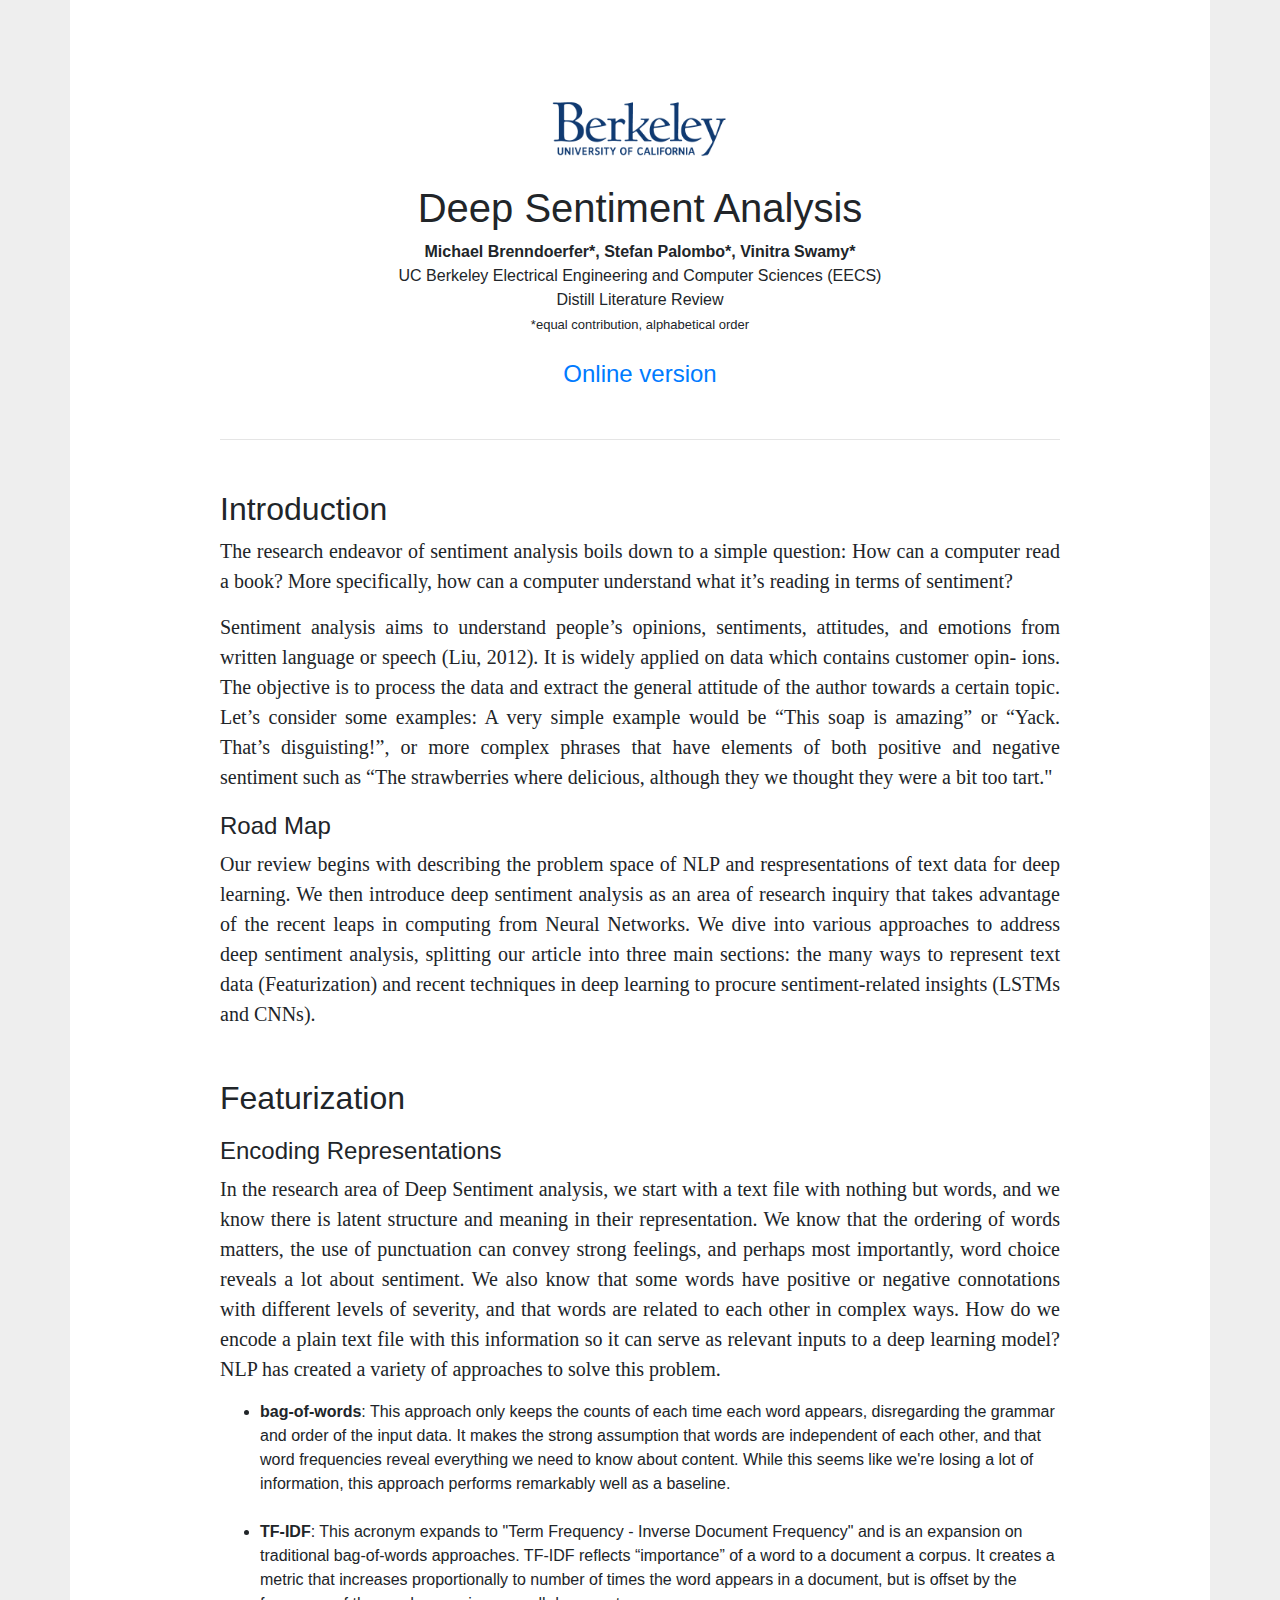
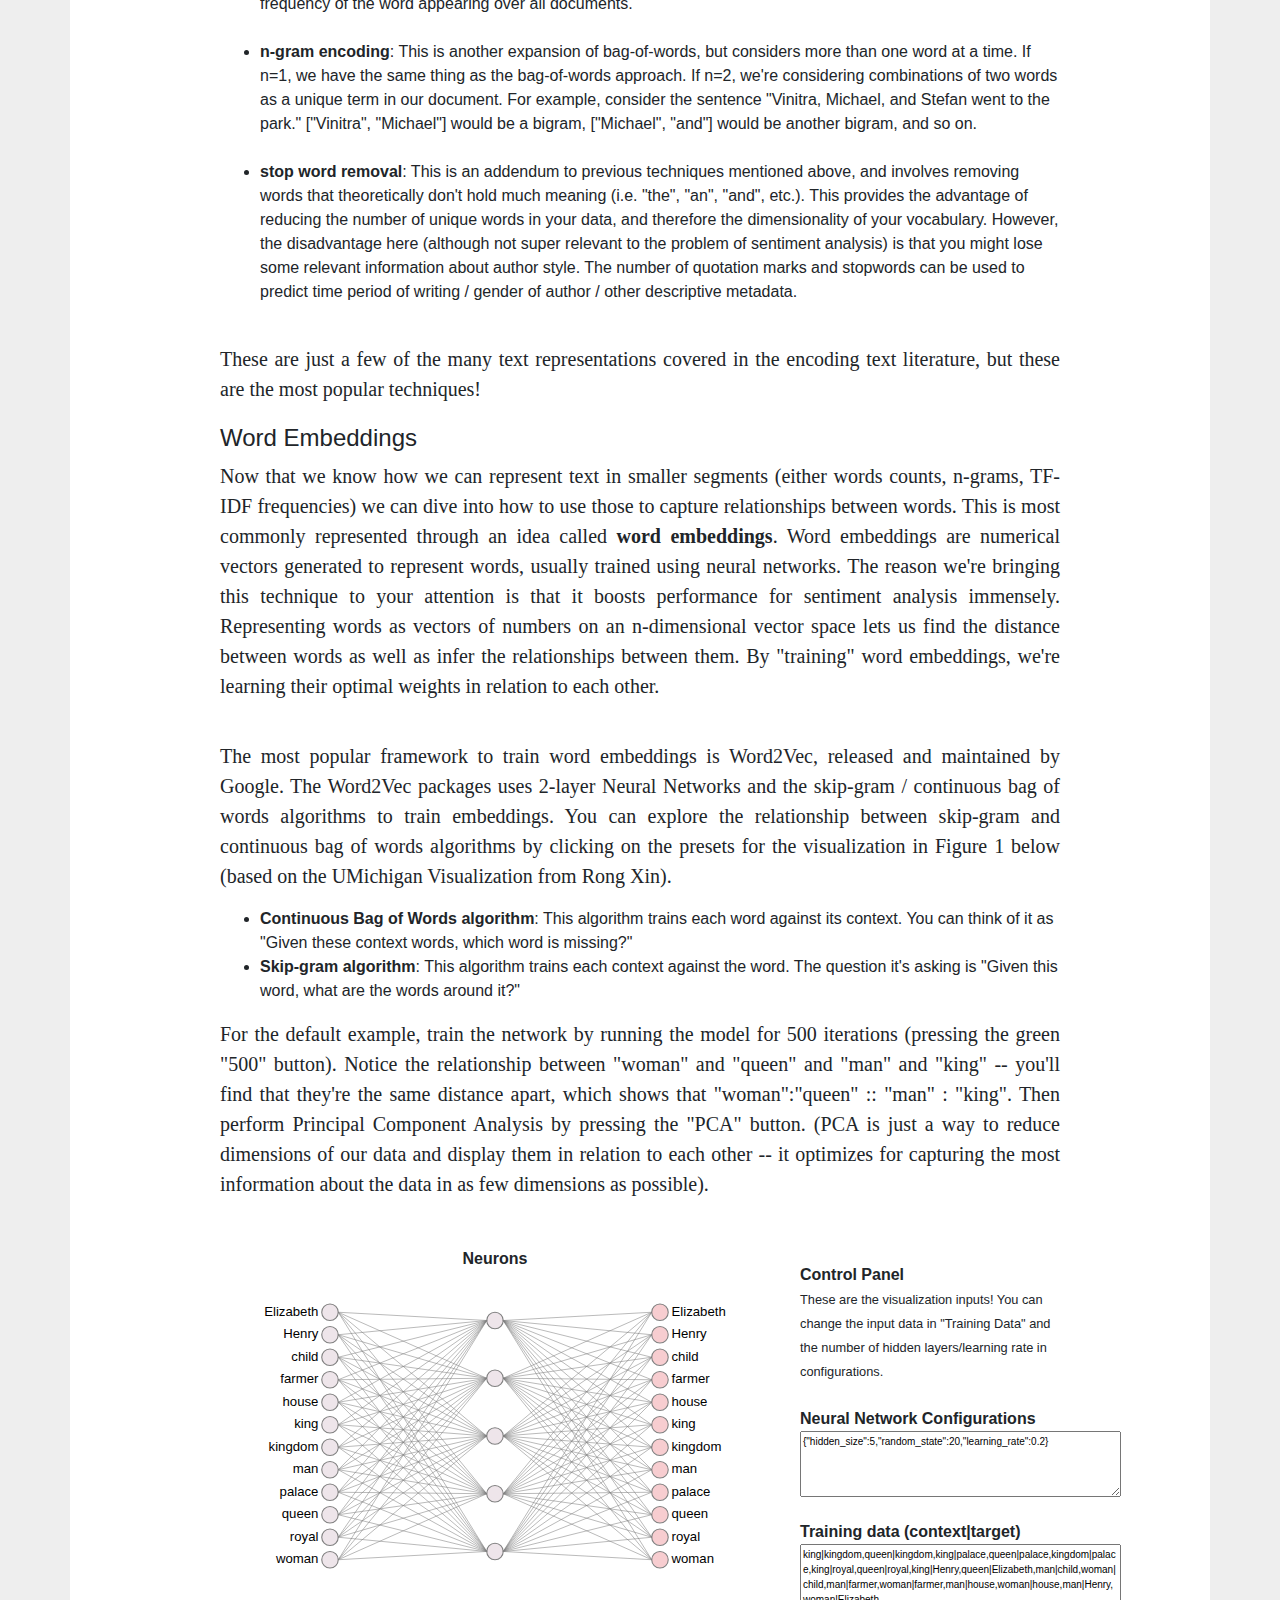
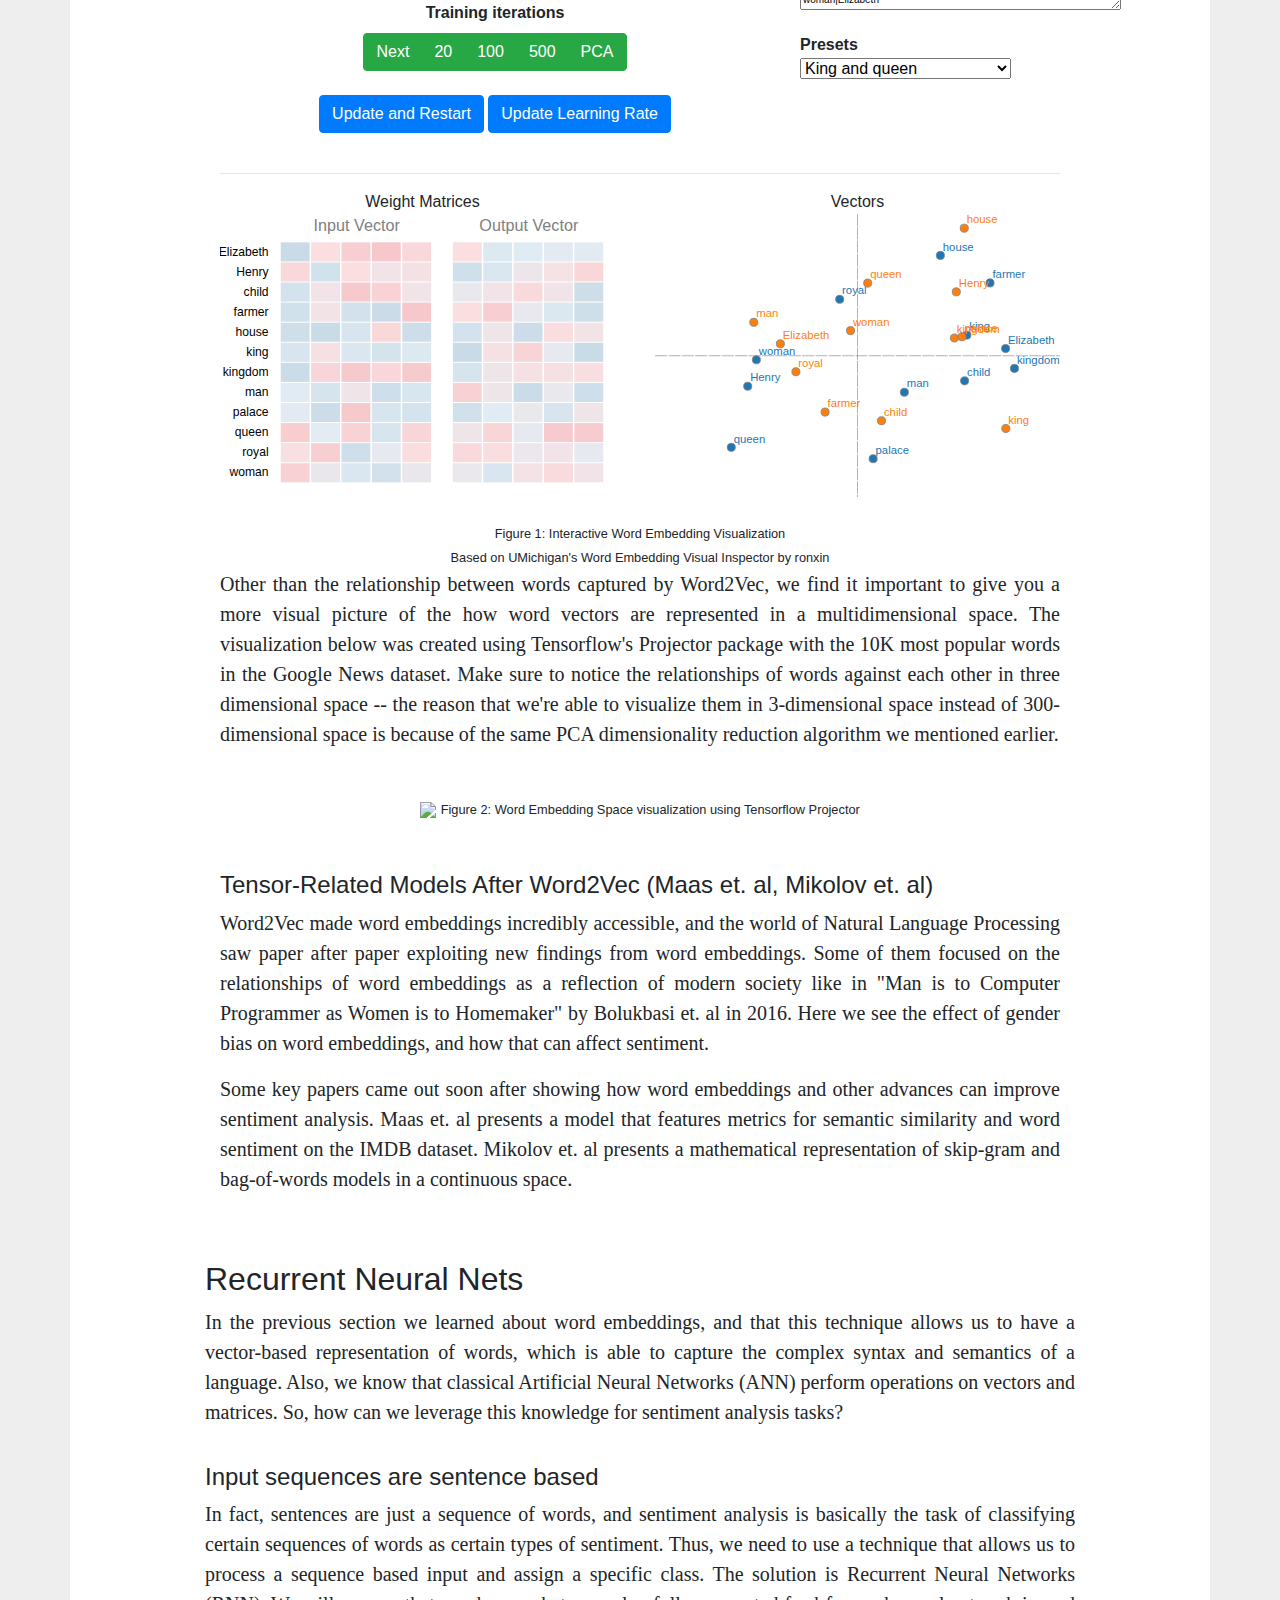
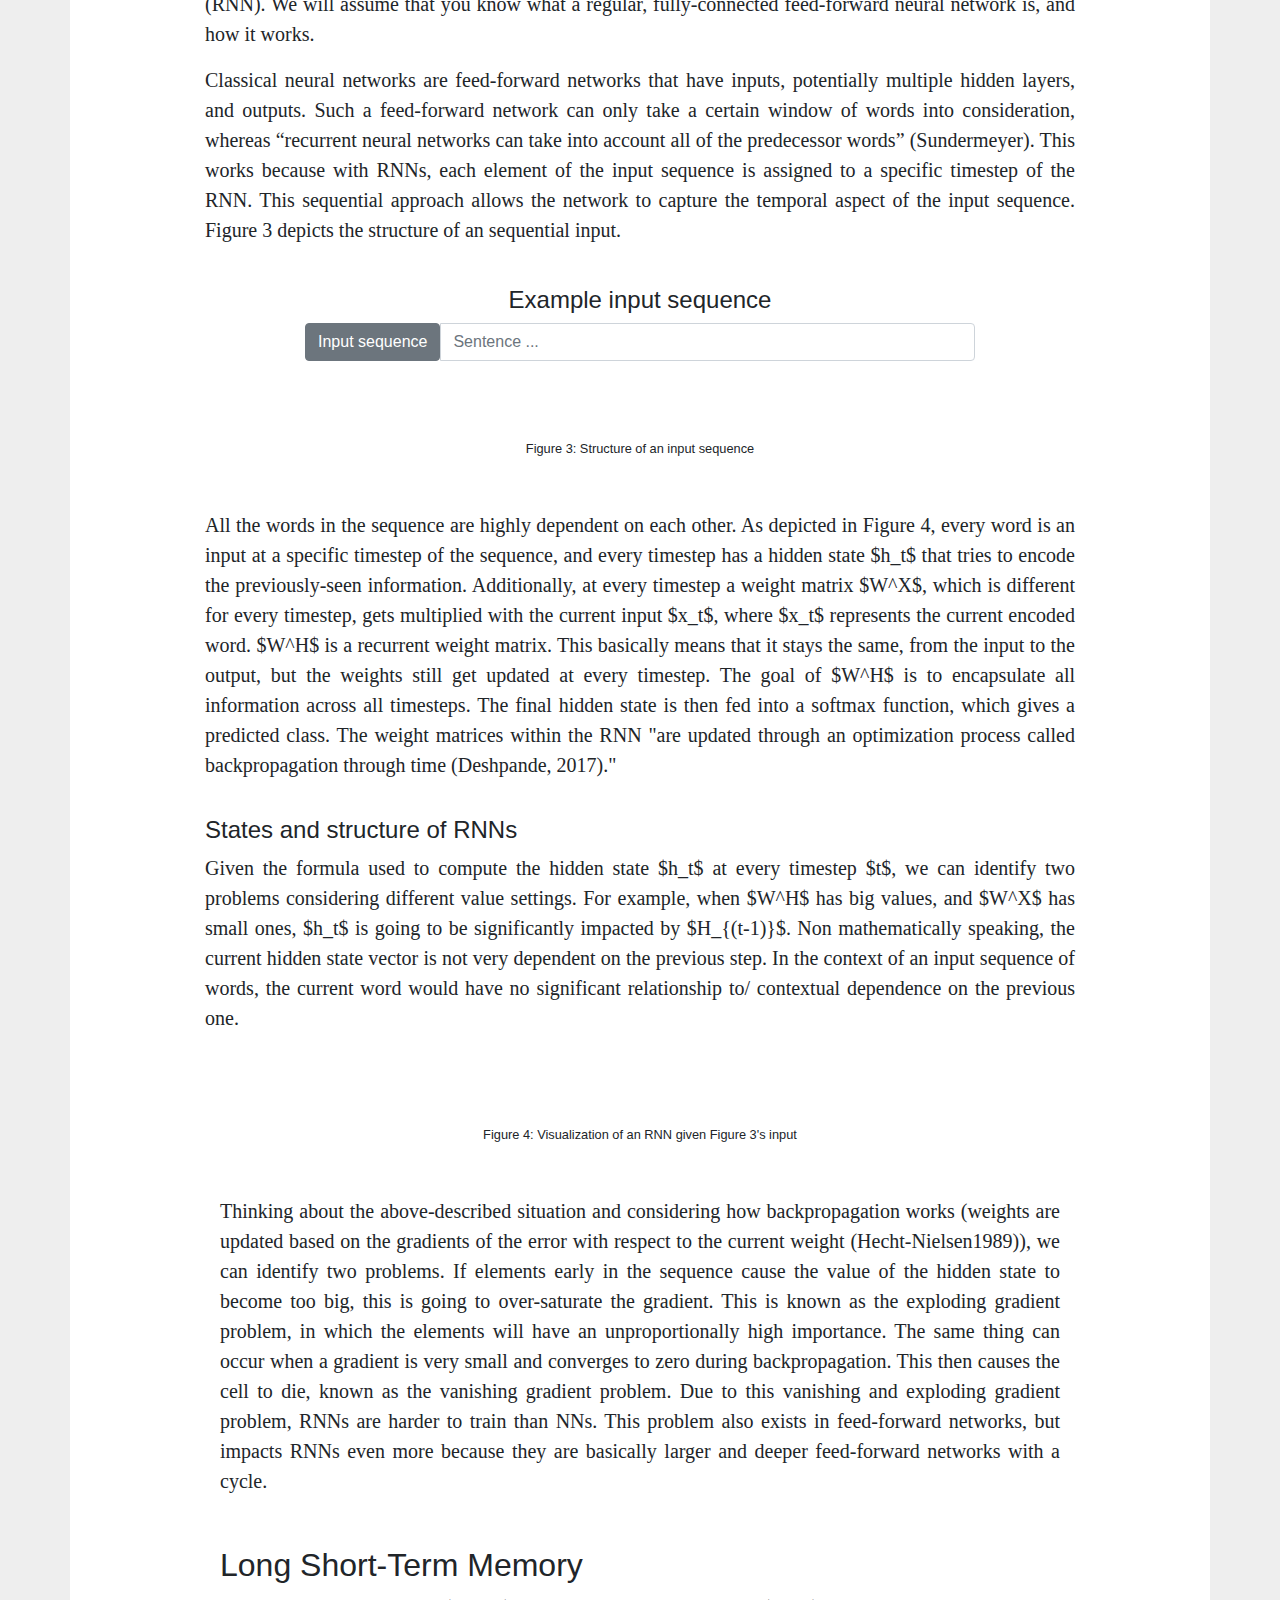
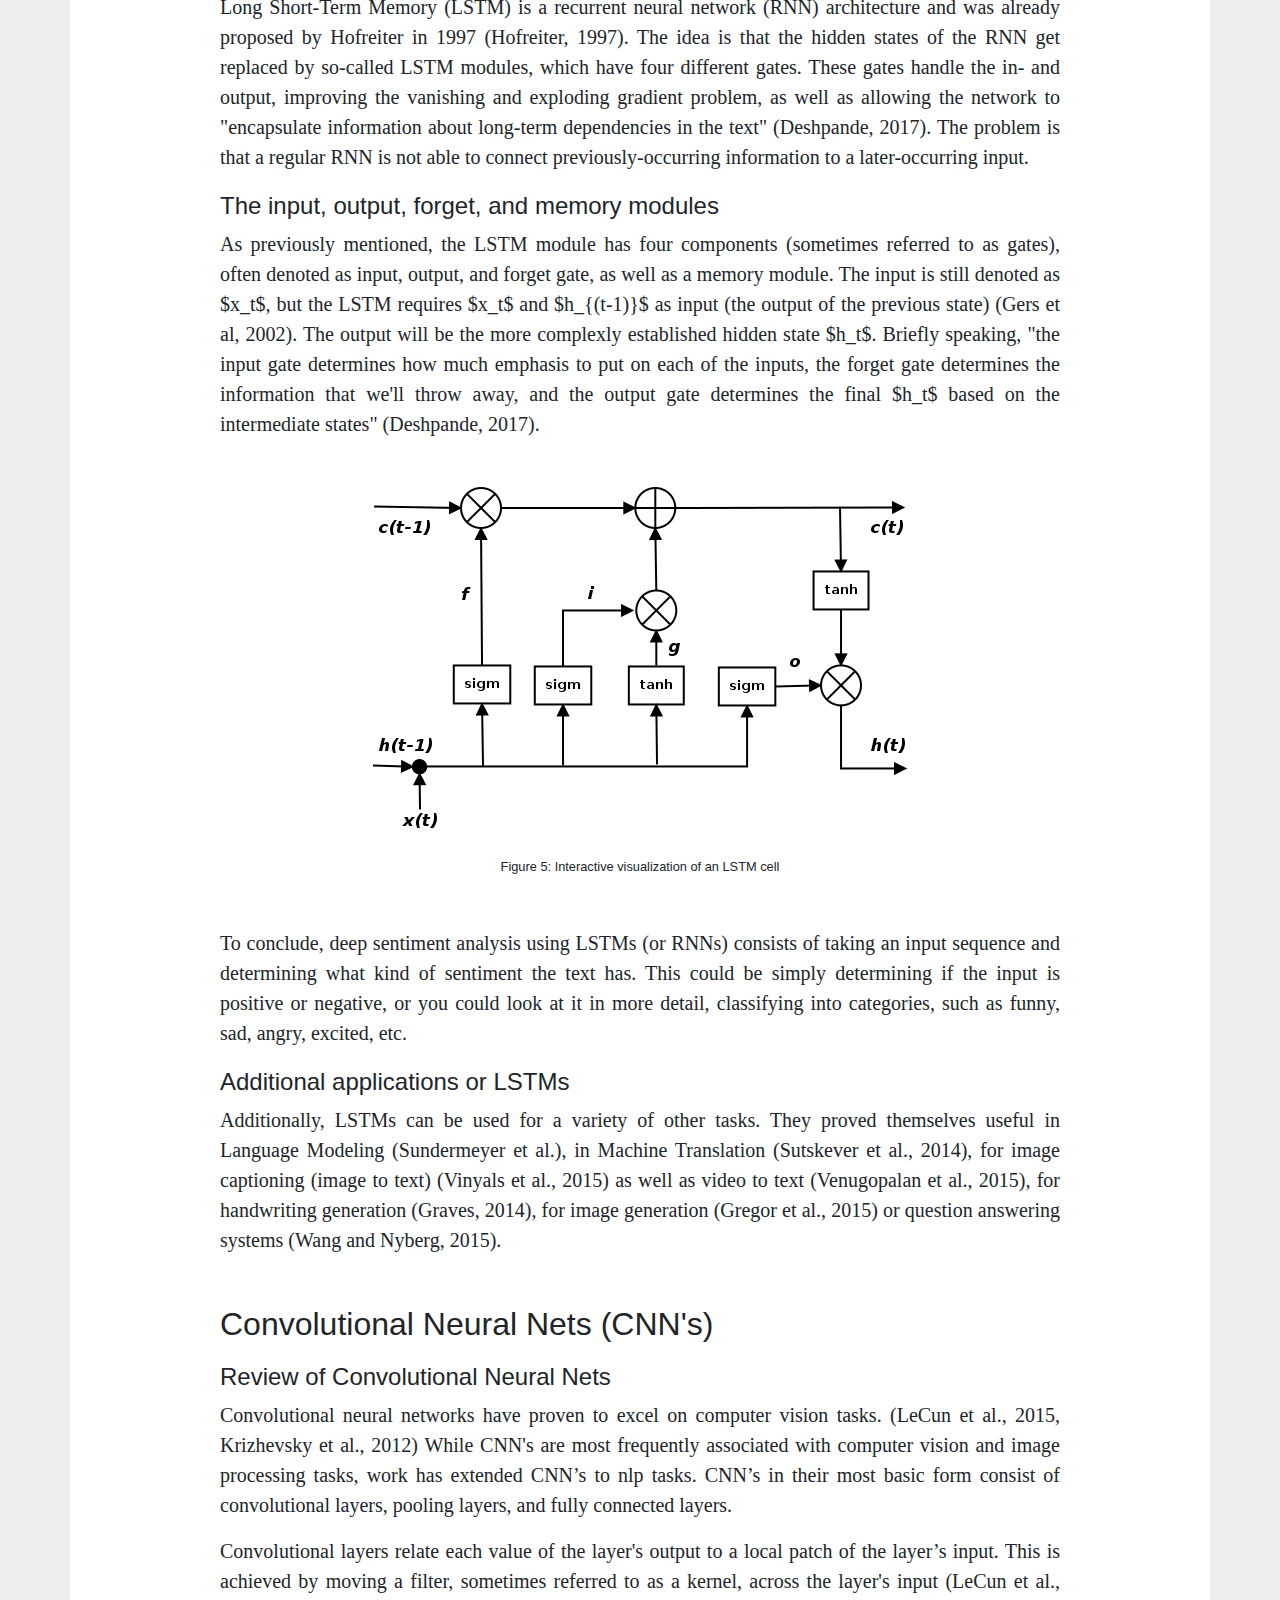
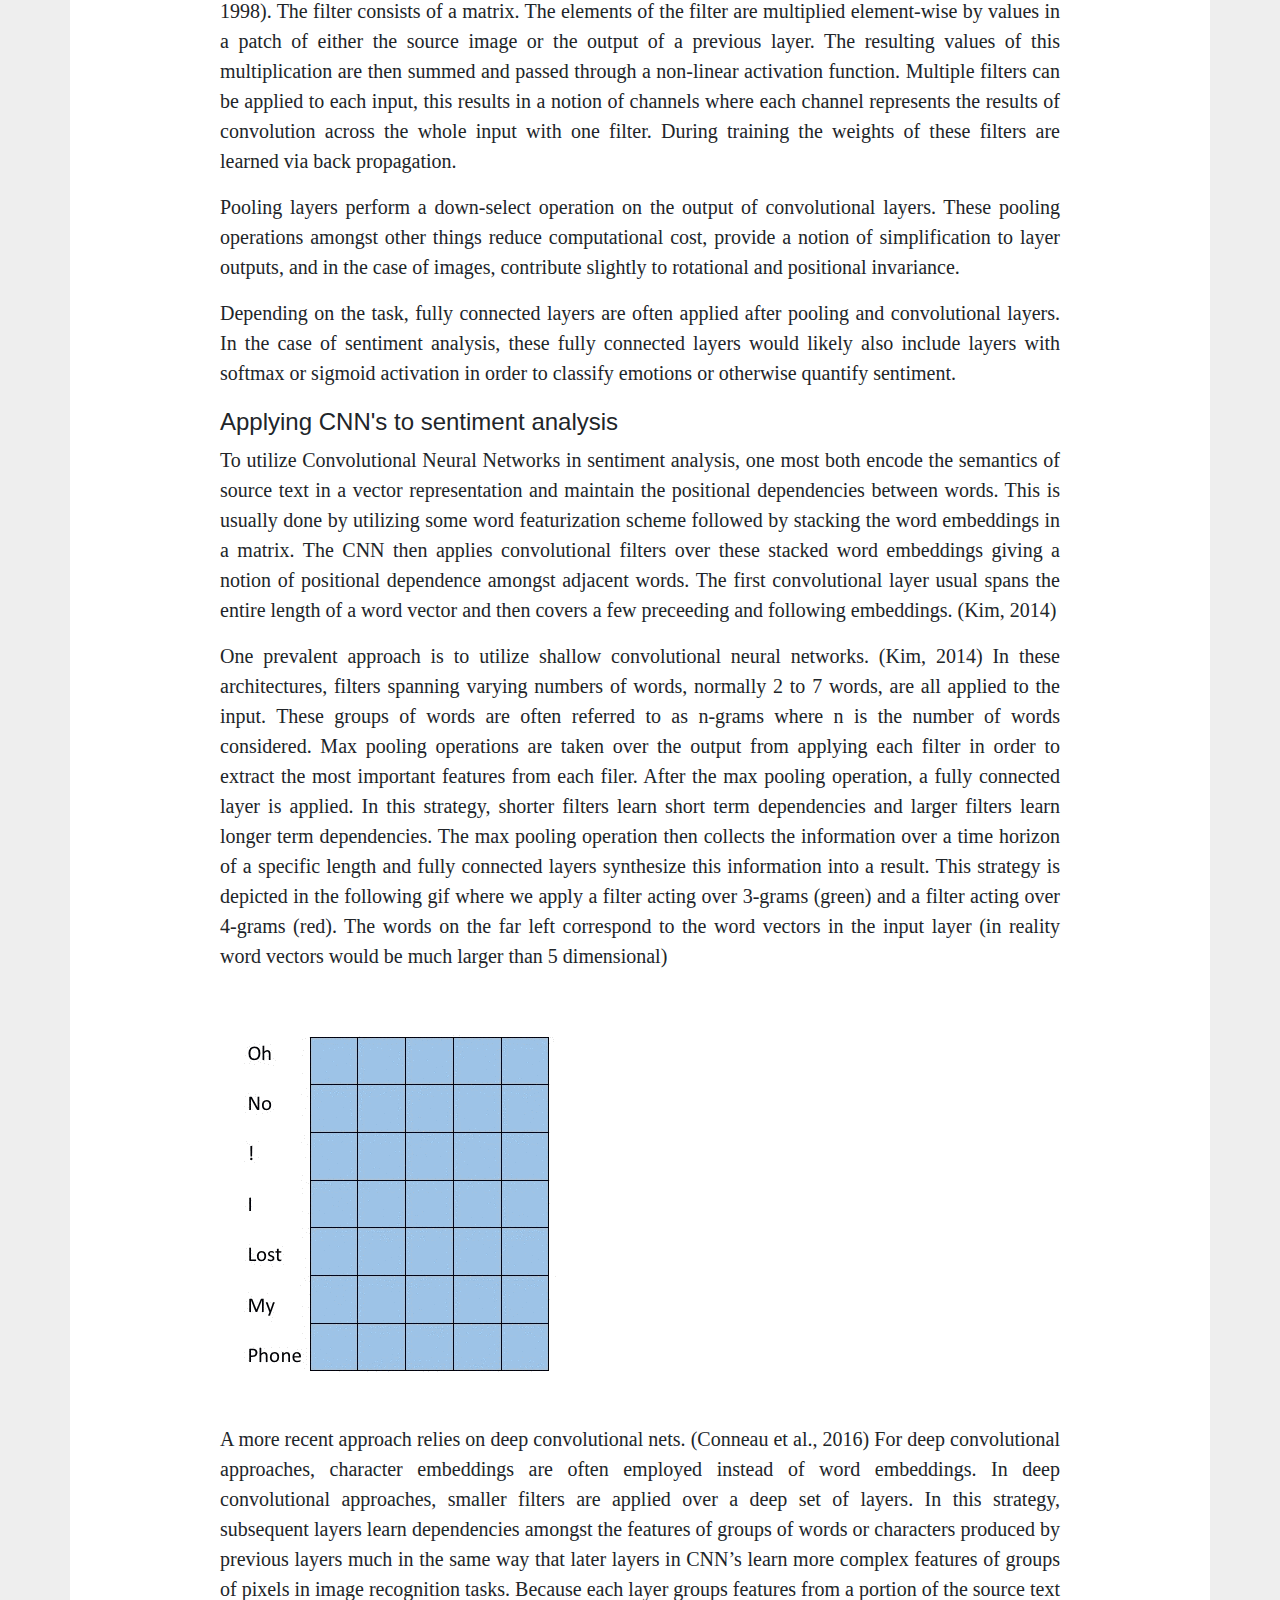
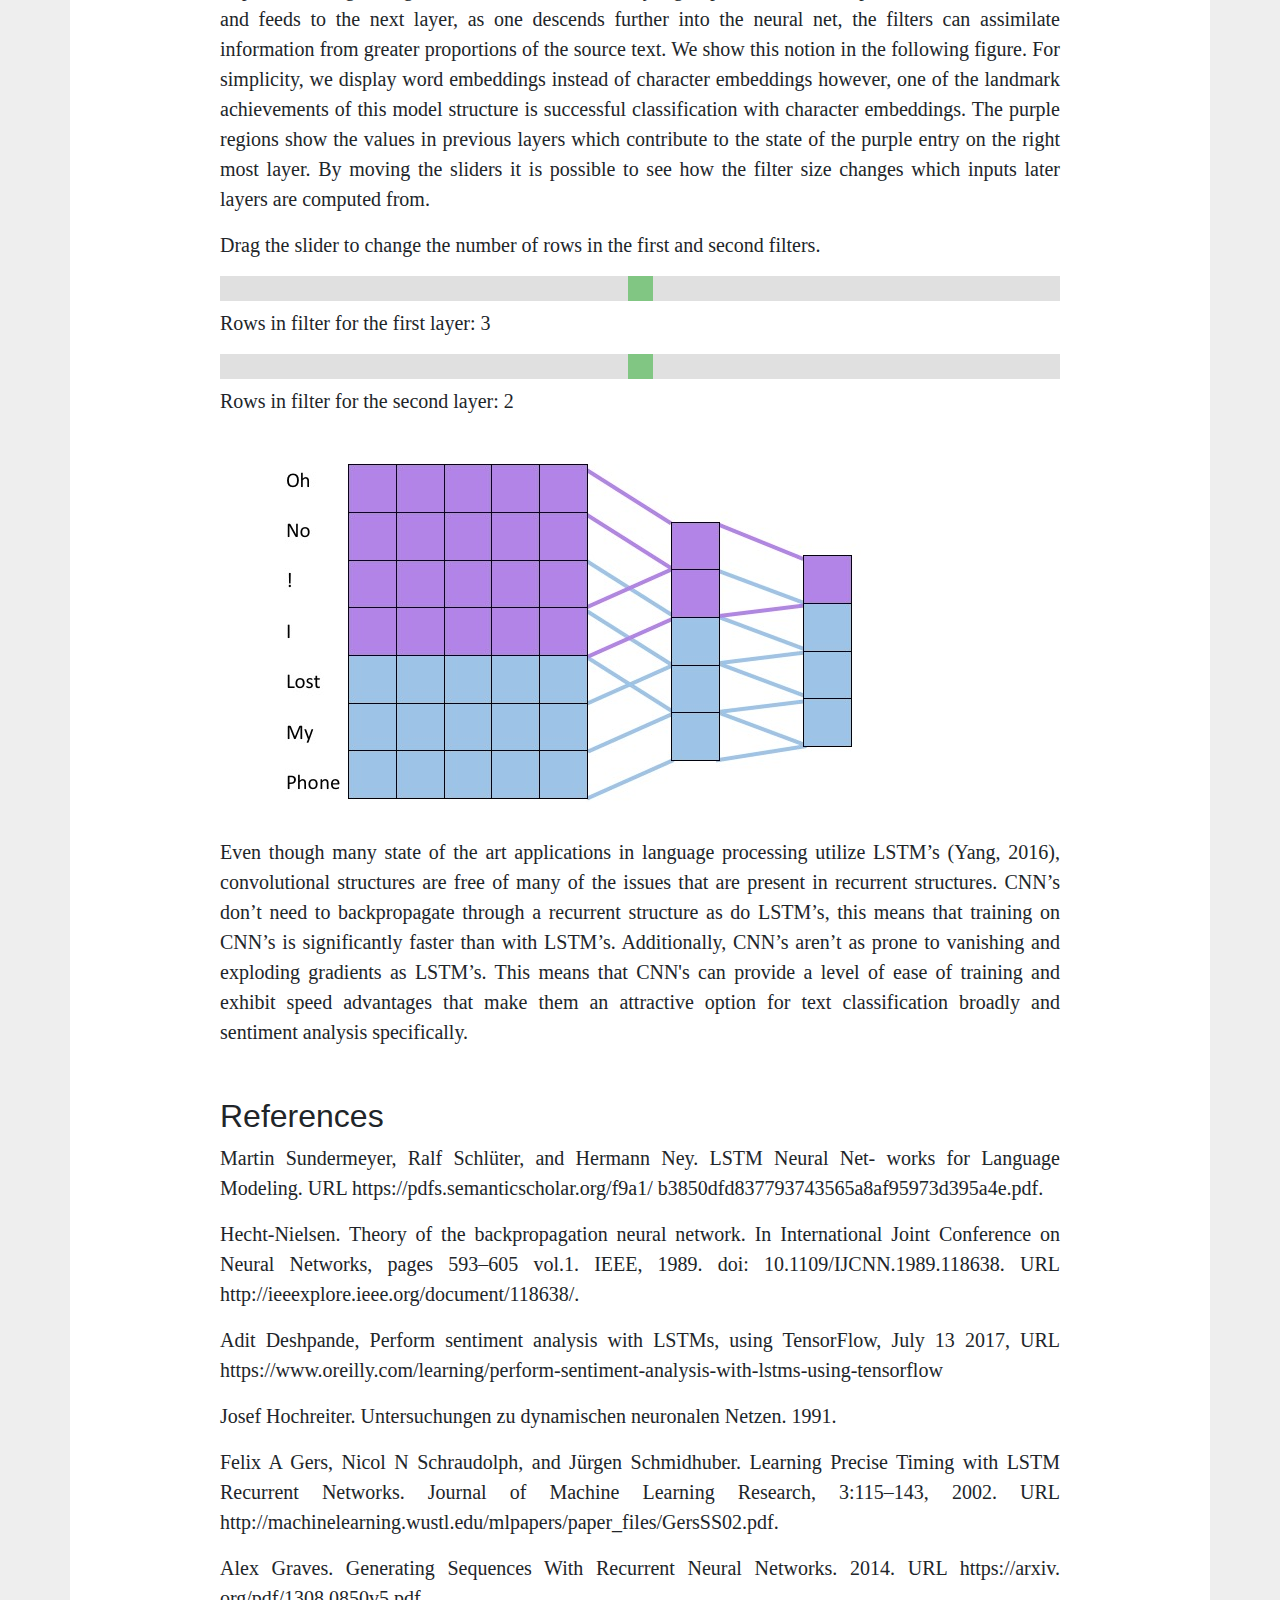
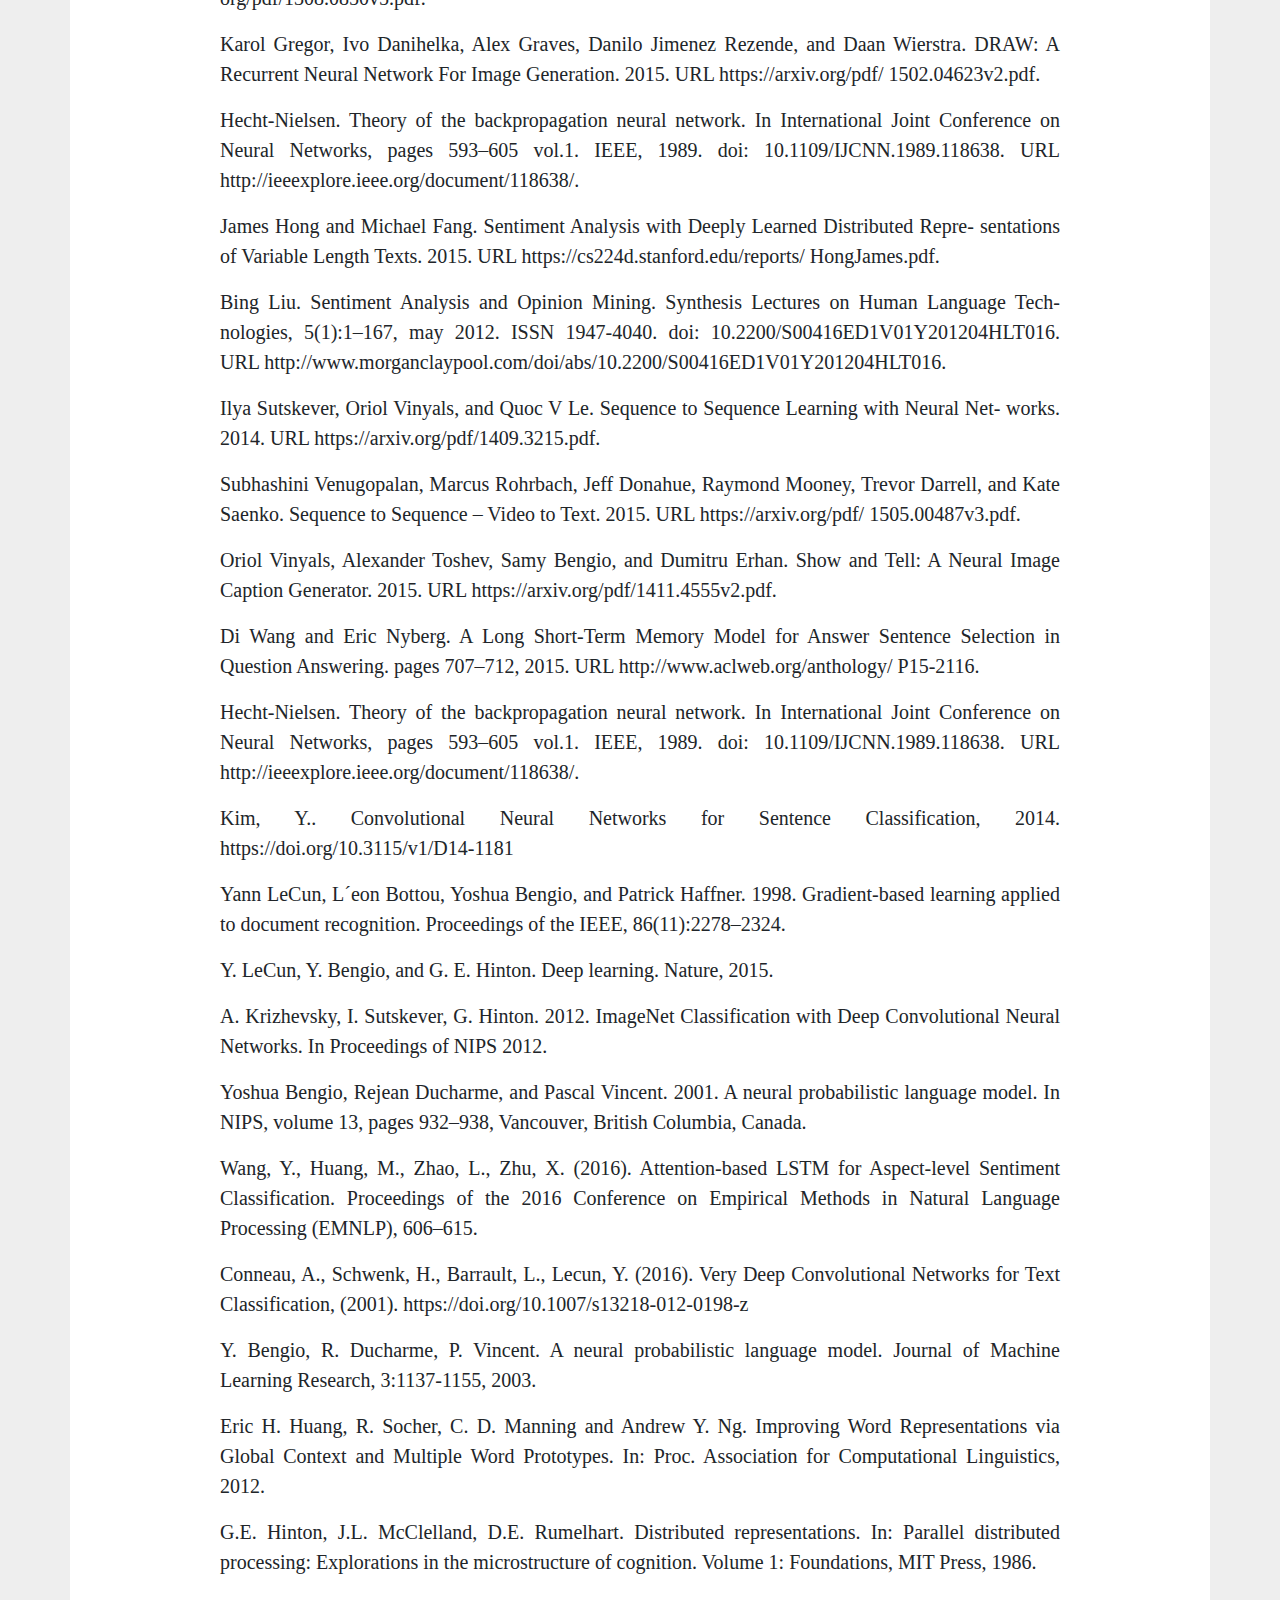
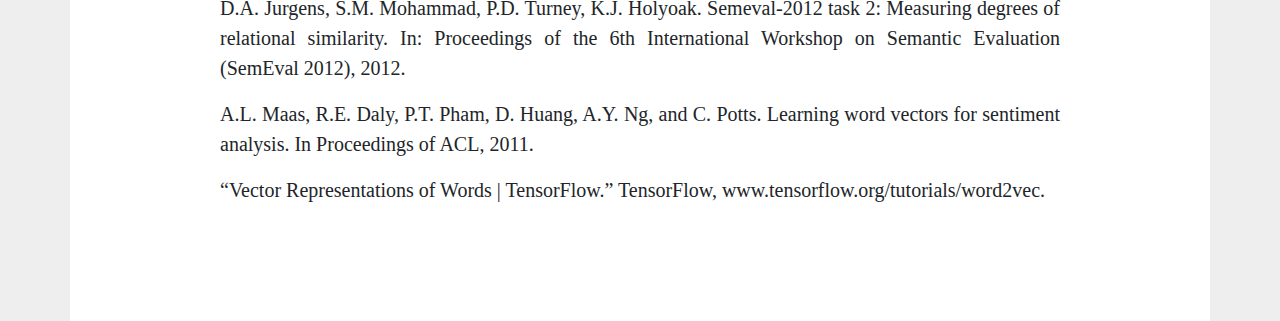
==== commit f1be3ebf: "spelling error" ====
--- a/index.html
+++ b/index.html
@@ -143,7 +143,7 @@
 
             <p>The most popular framework to train word embeddings is Word2Vec, released and maintained by Google. The Word2Vec packages uses 2-layer Neural Networks and the skip-gram / continuous bag of words algorithms to train embeddings. You can explore the relationship between skip-gram and continuous bag of words algorithms by clicking on the presets for the visualization in Figure 1 below (based on the UMichigan Visualization from Rong Xin).</p>
               <ul>
-                <li> <b> Continuous Bag of Words algorithm</b>: This algorithm trains each word against its context. You can thing of it as "Given these context words, which word is missing?"</li>
+                <li> <b> Continuous Bag of Words algorithm</b>: This algorithm trains each word against its context. You can think of it as "Given these context words, which word is missing?"</li>
                 <li> <b> Skip-gram algorithm</b>: This algorithm trains each context against the word. The question it's asking is "Given this word, what are the words around it?"</li>
               </ul>
 
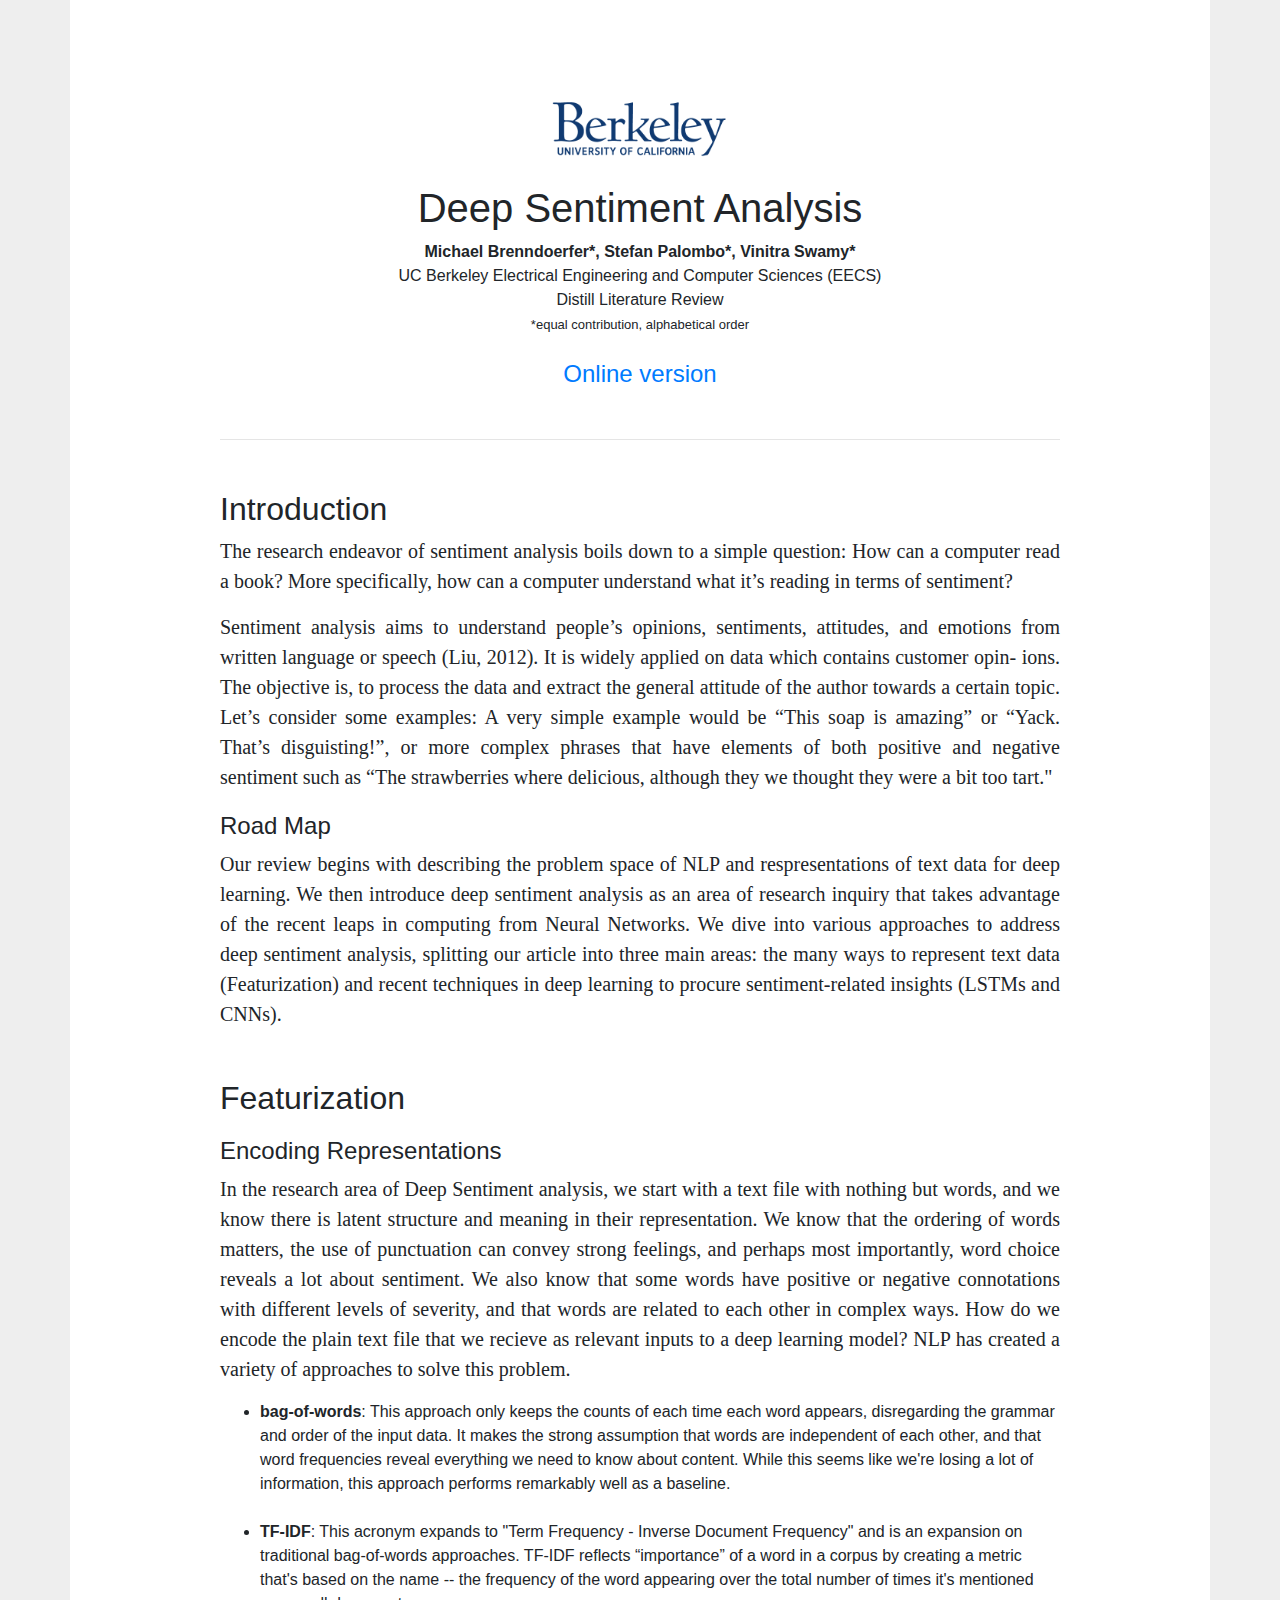
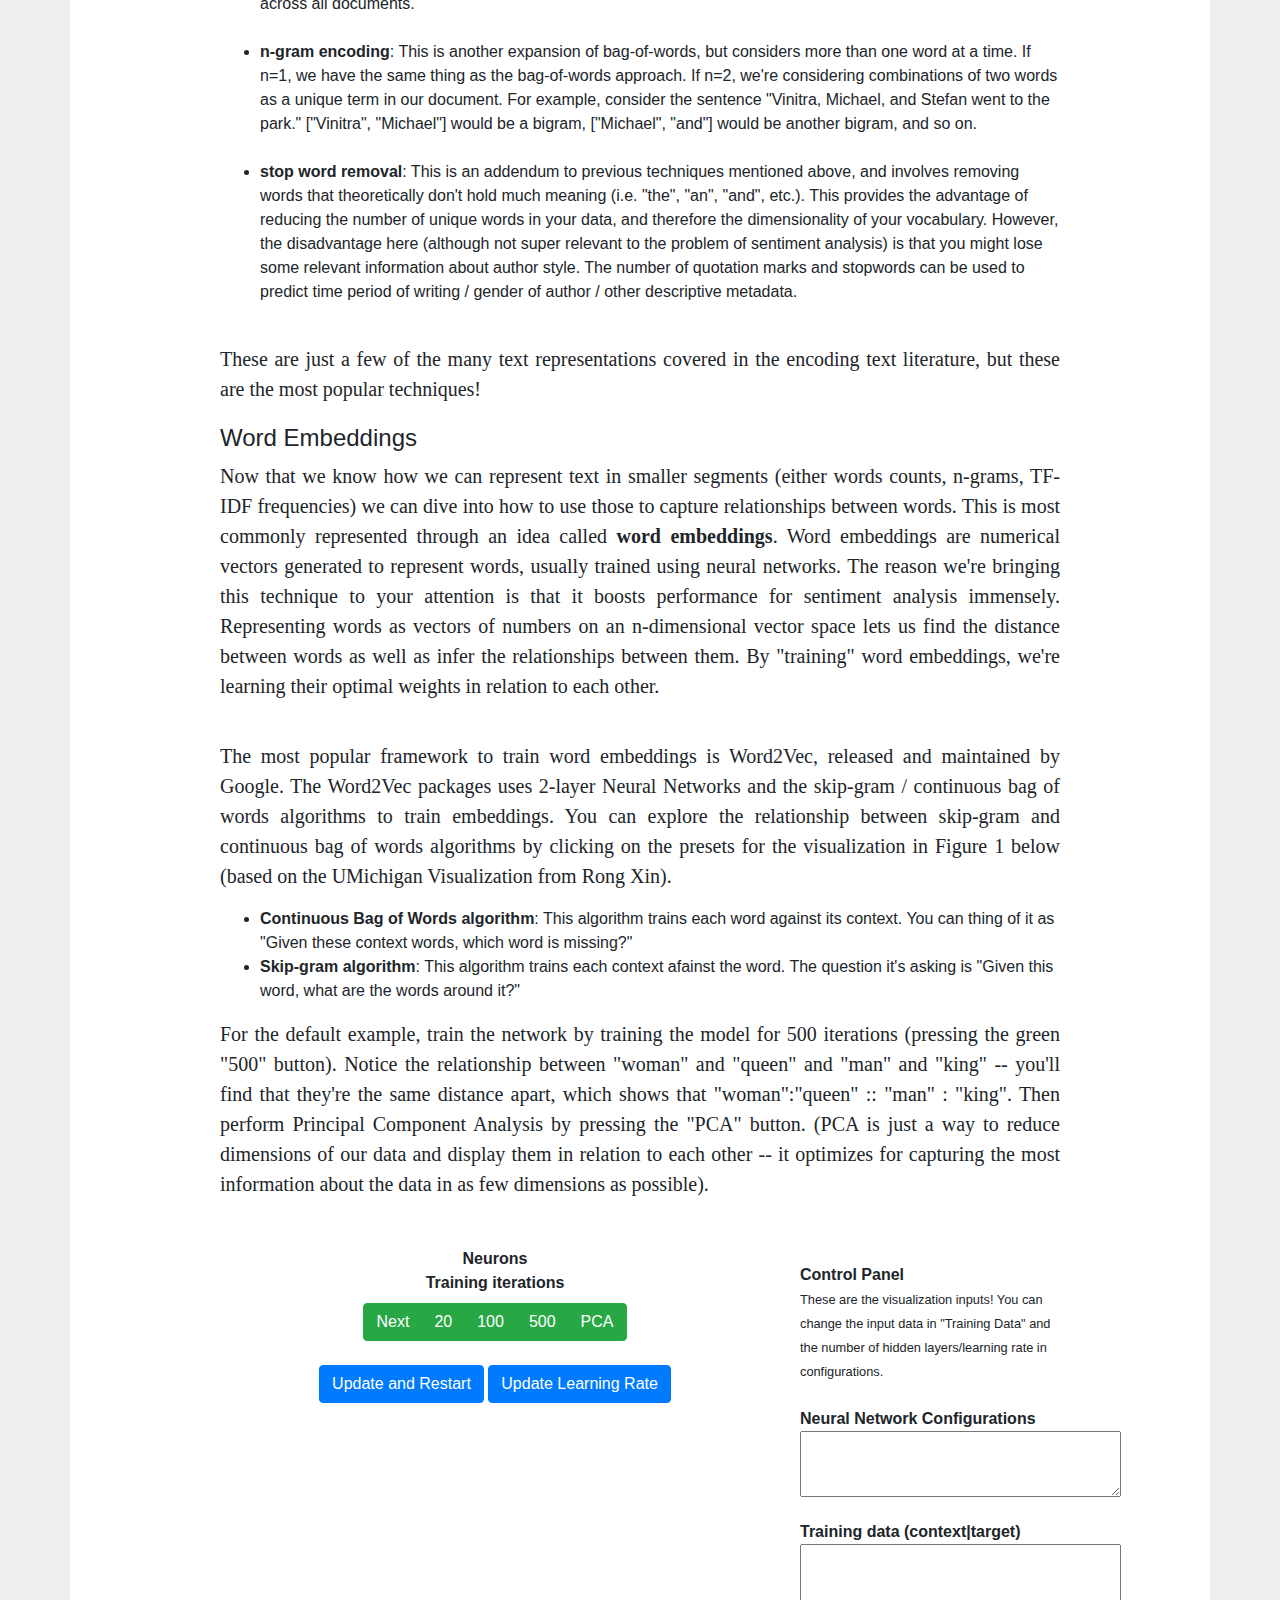
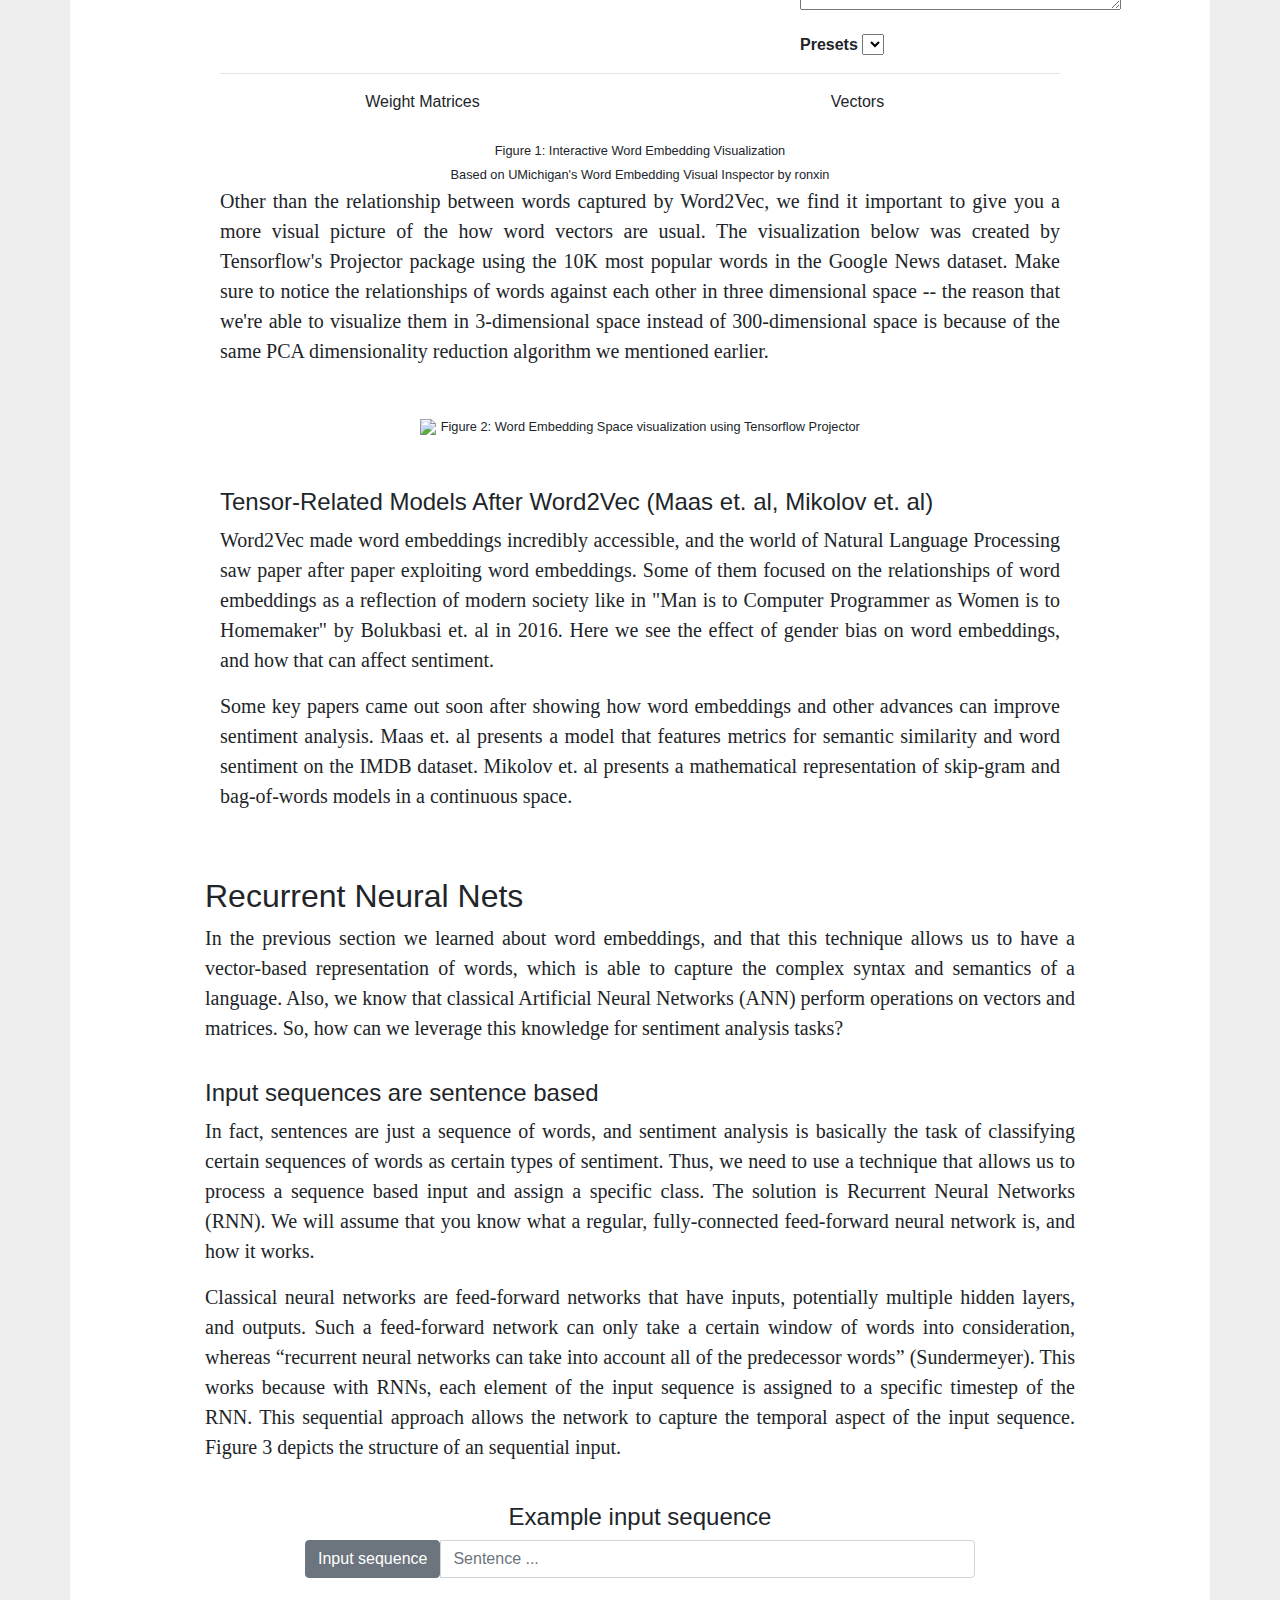
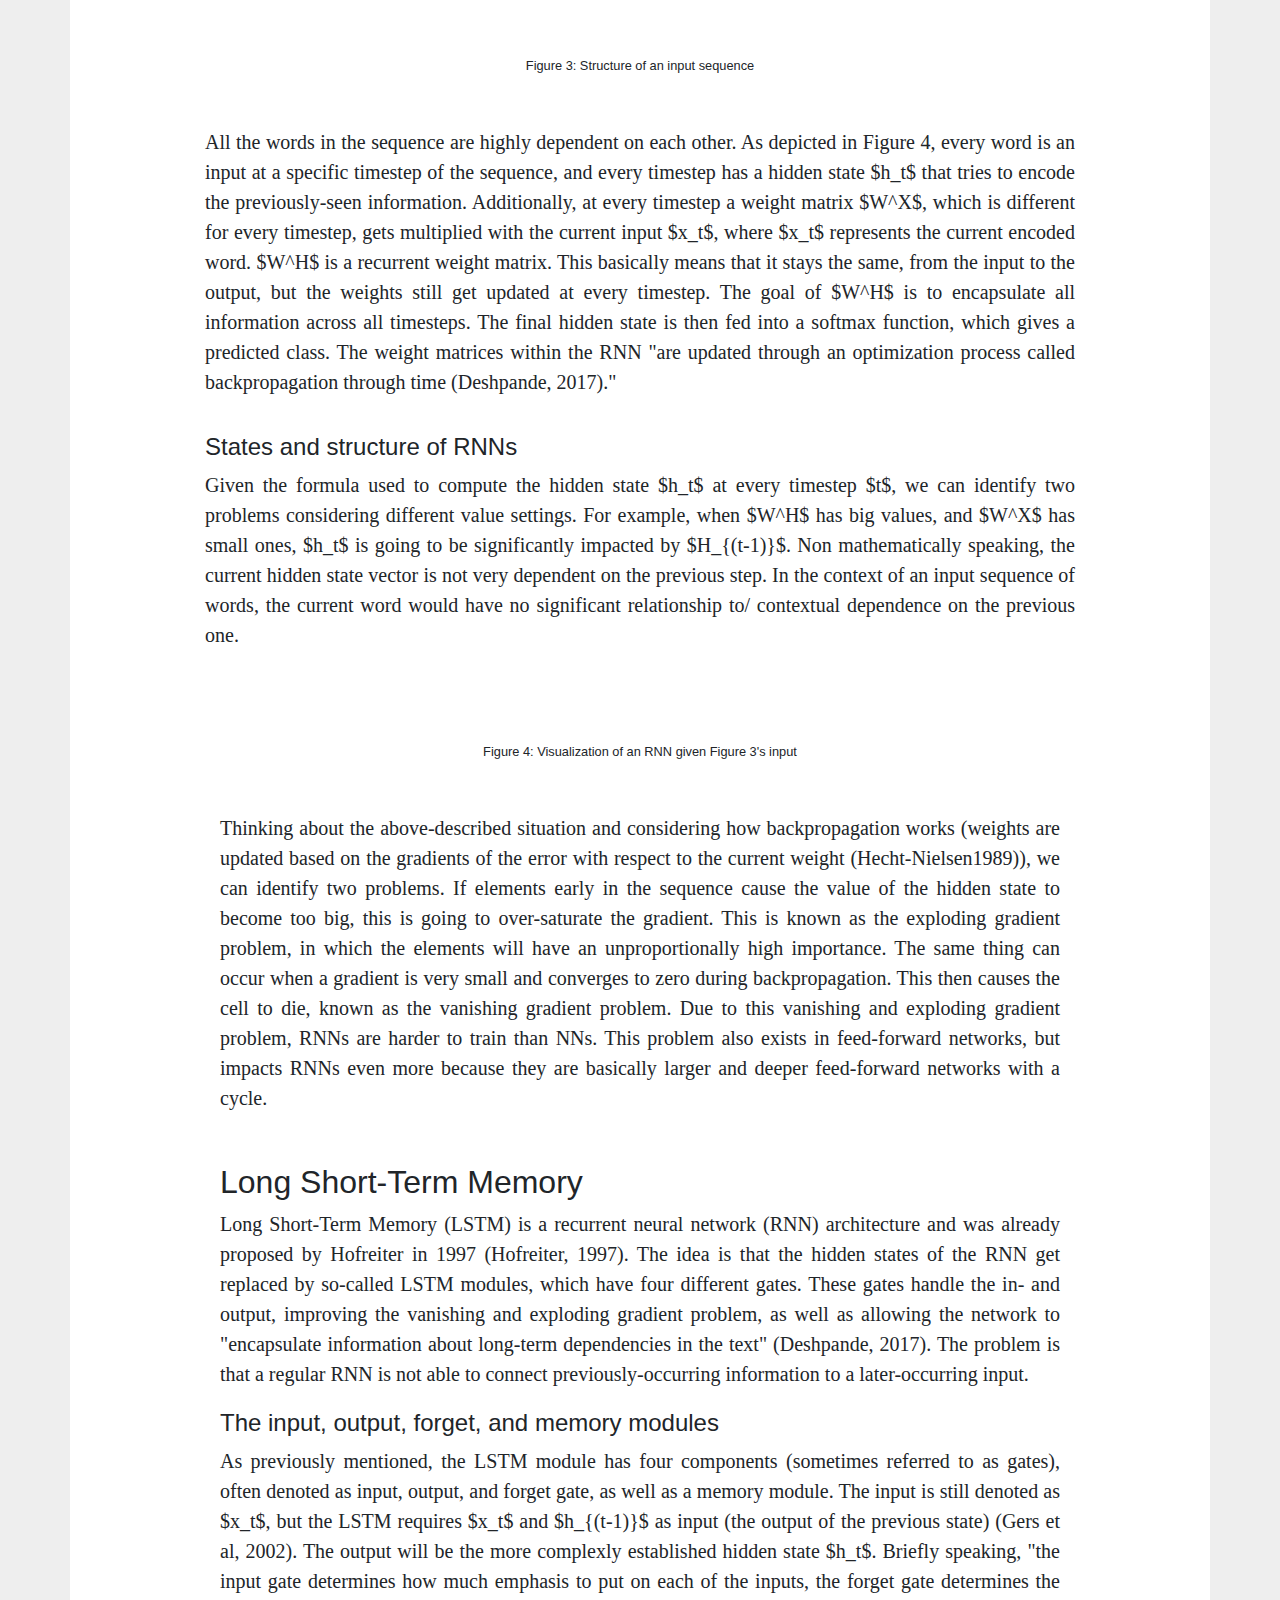
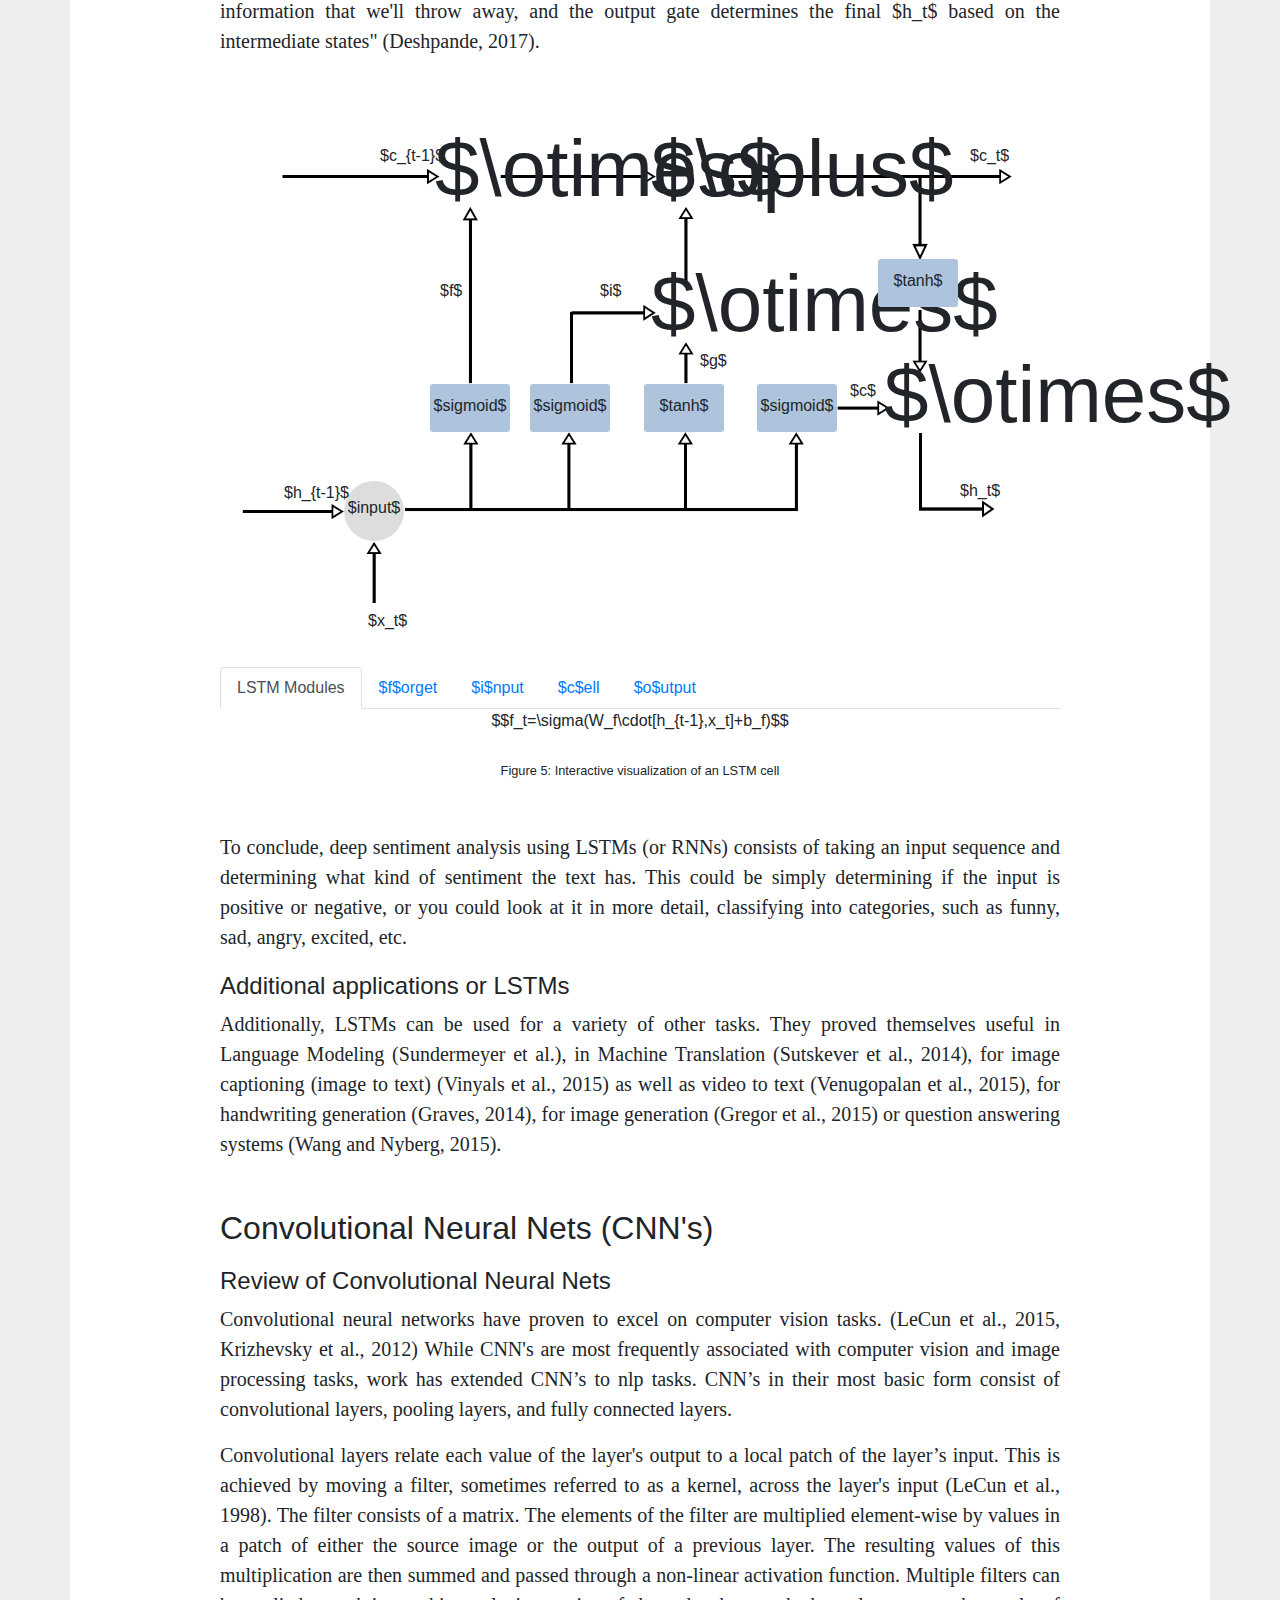
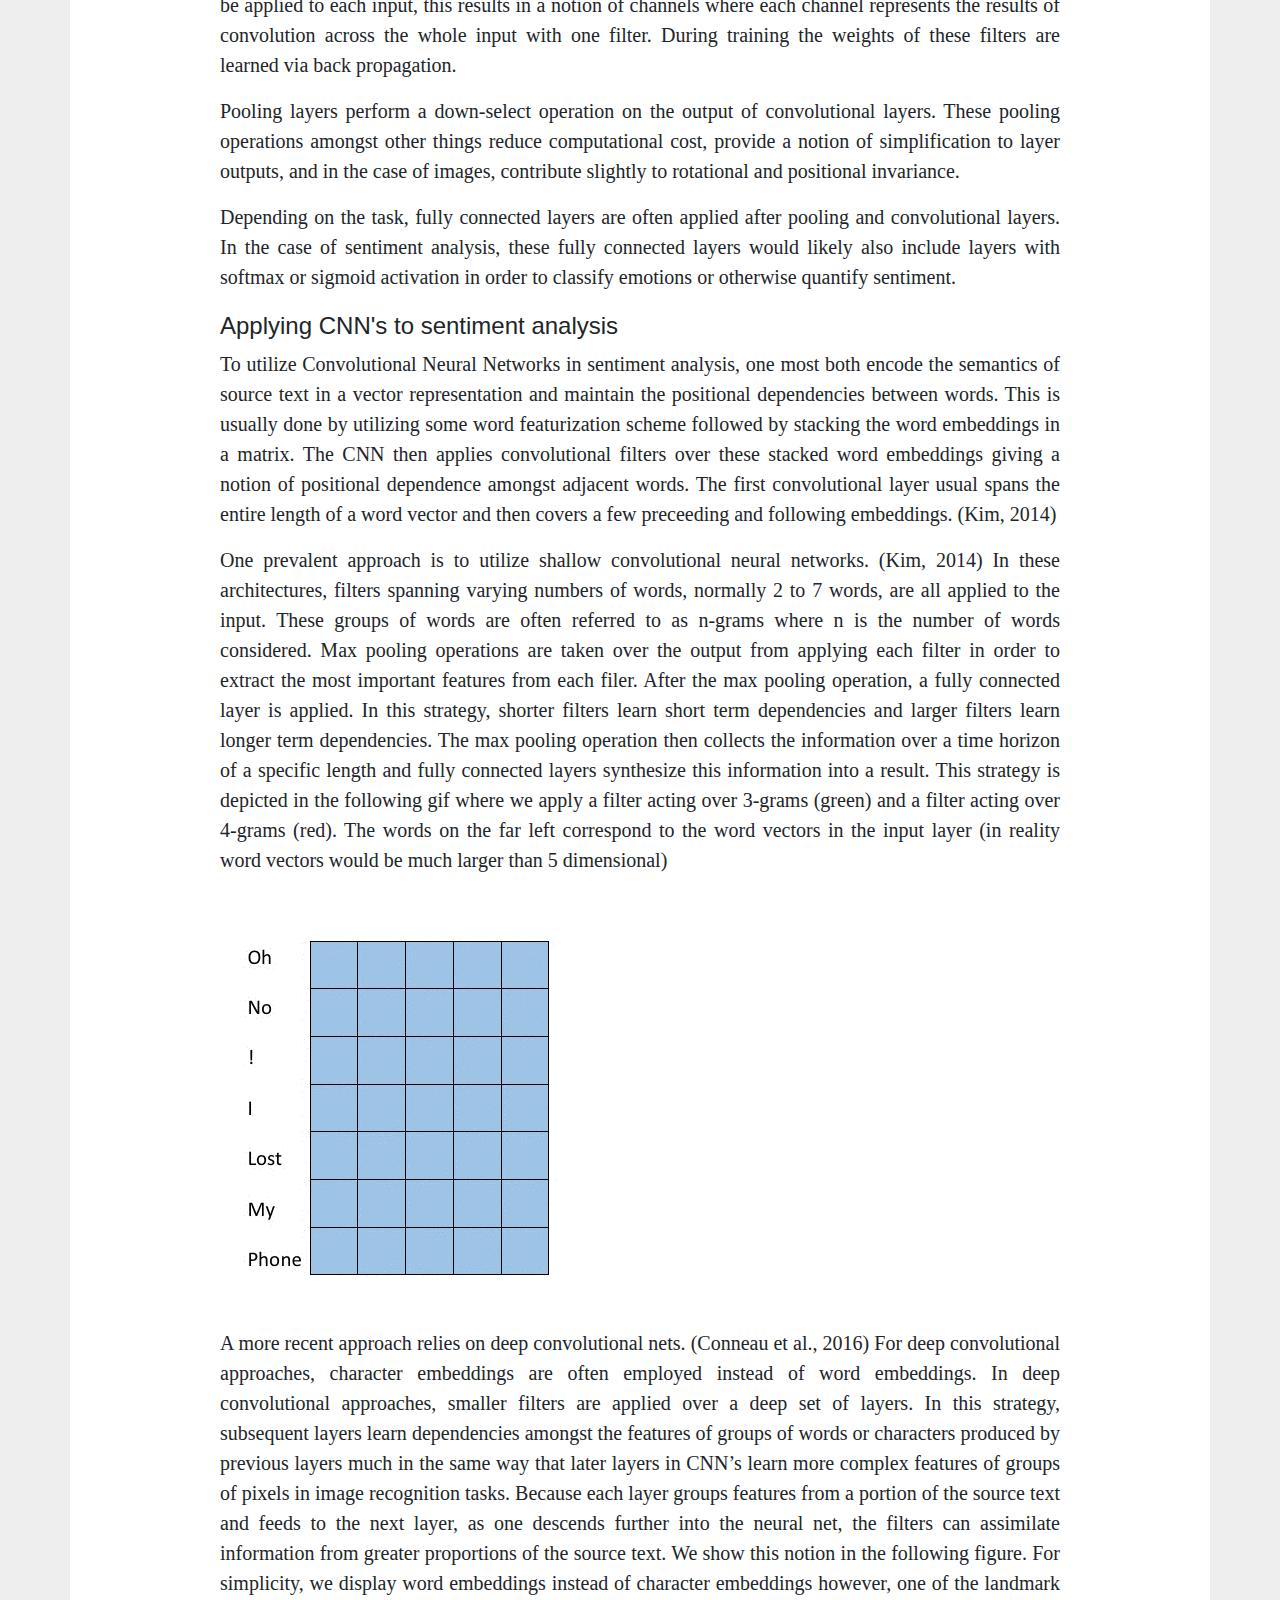
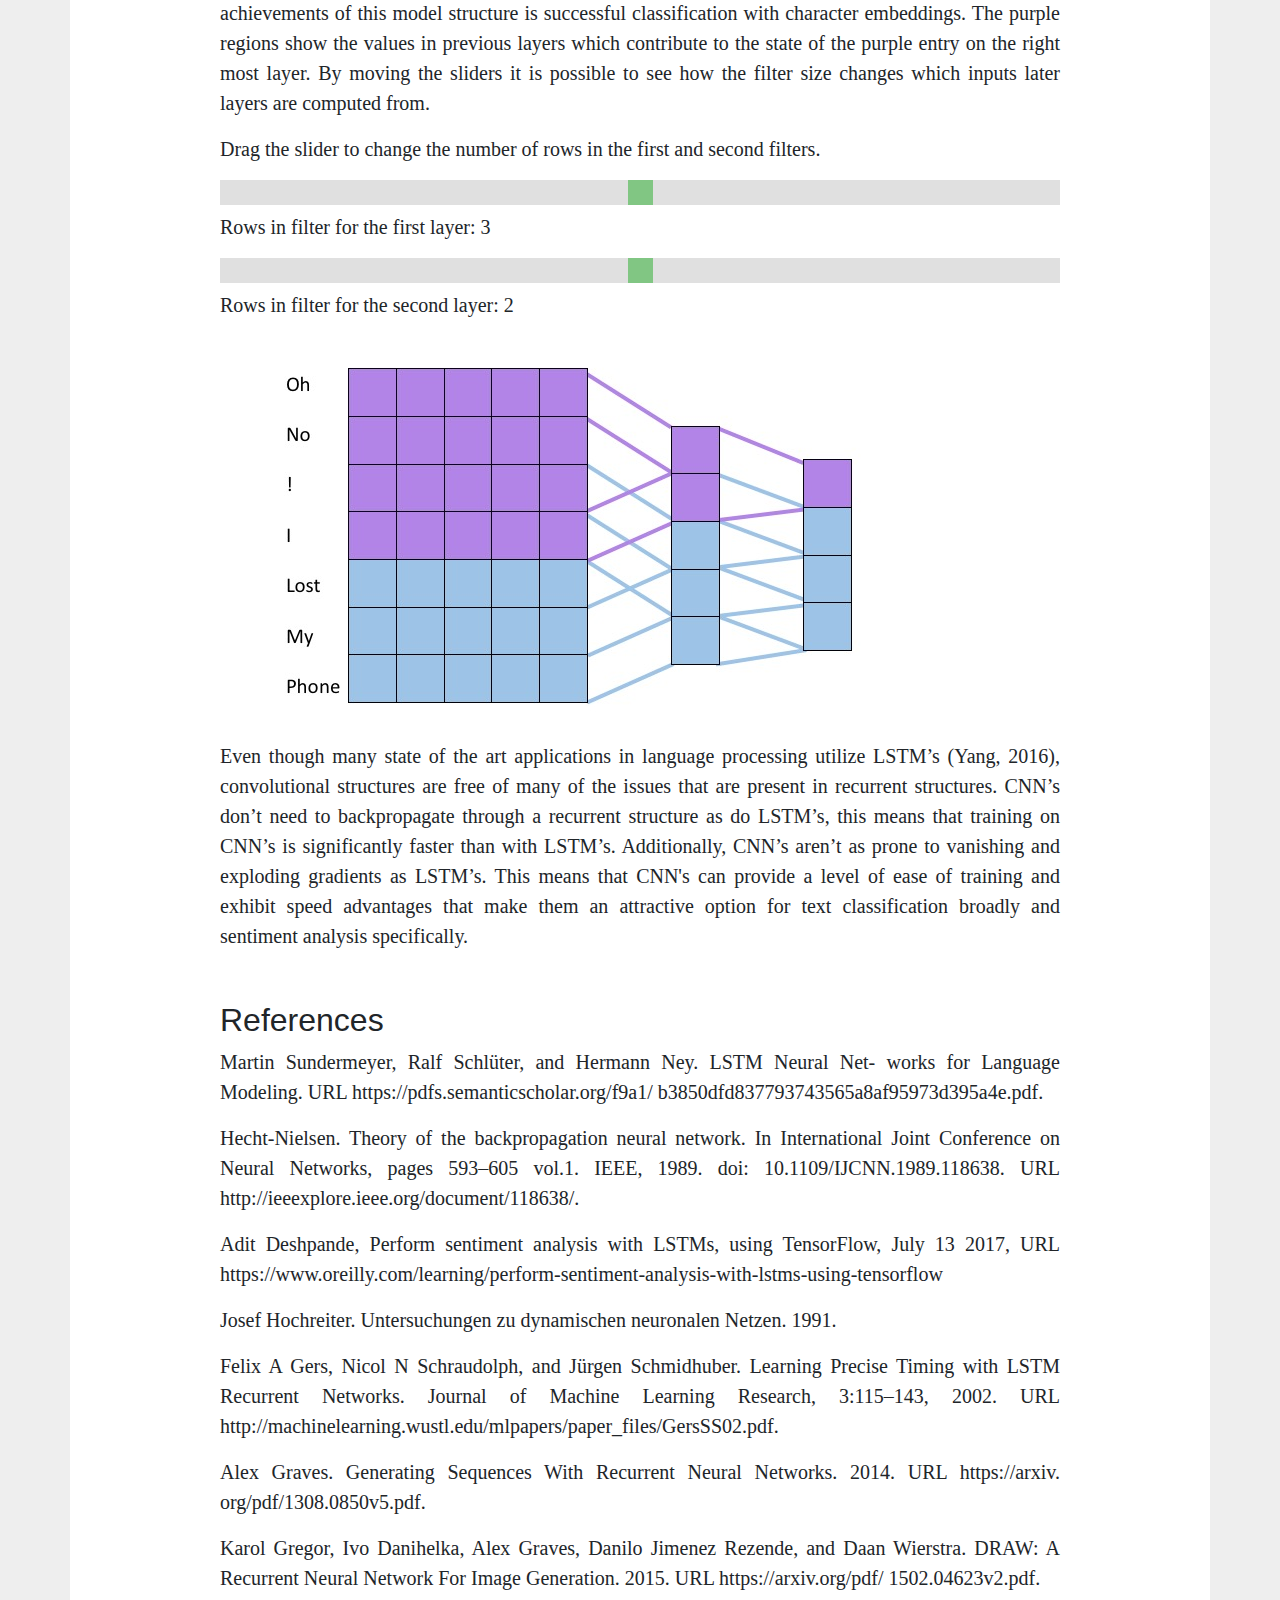
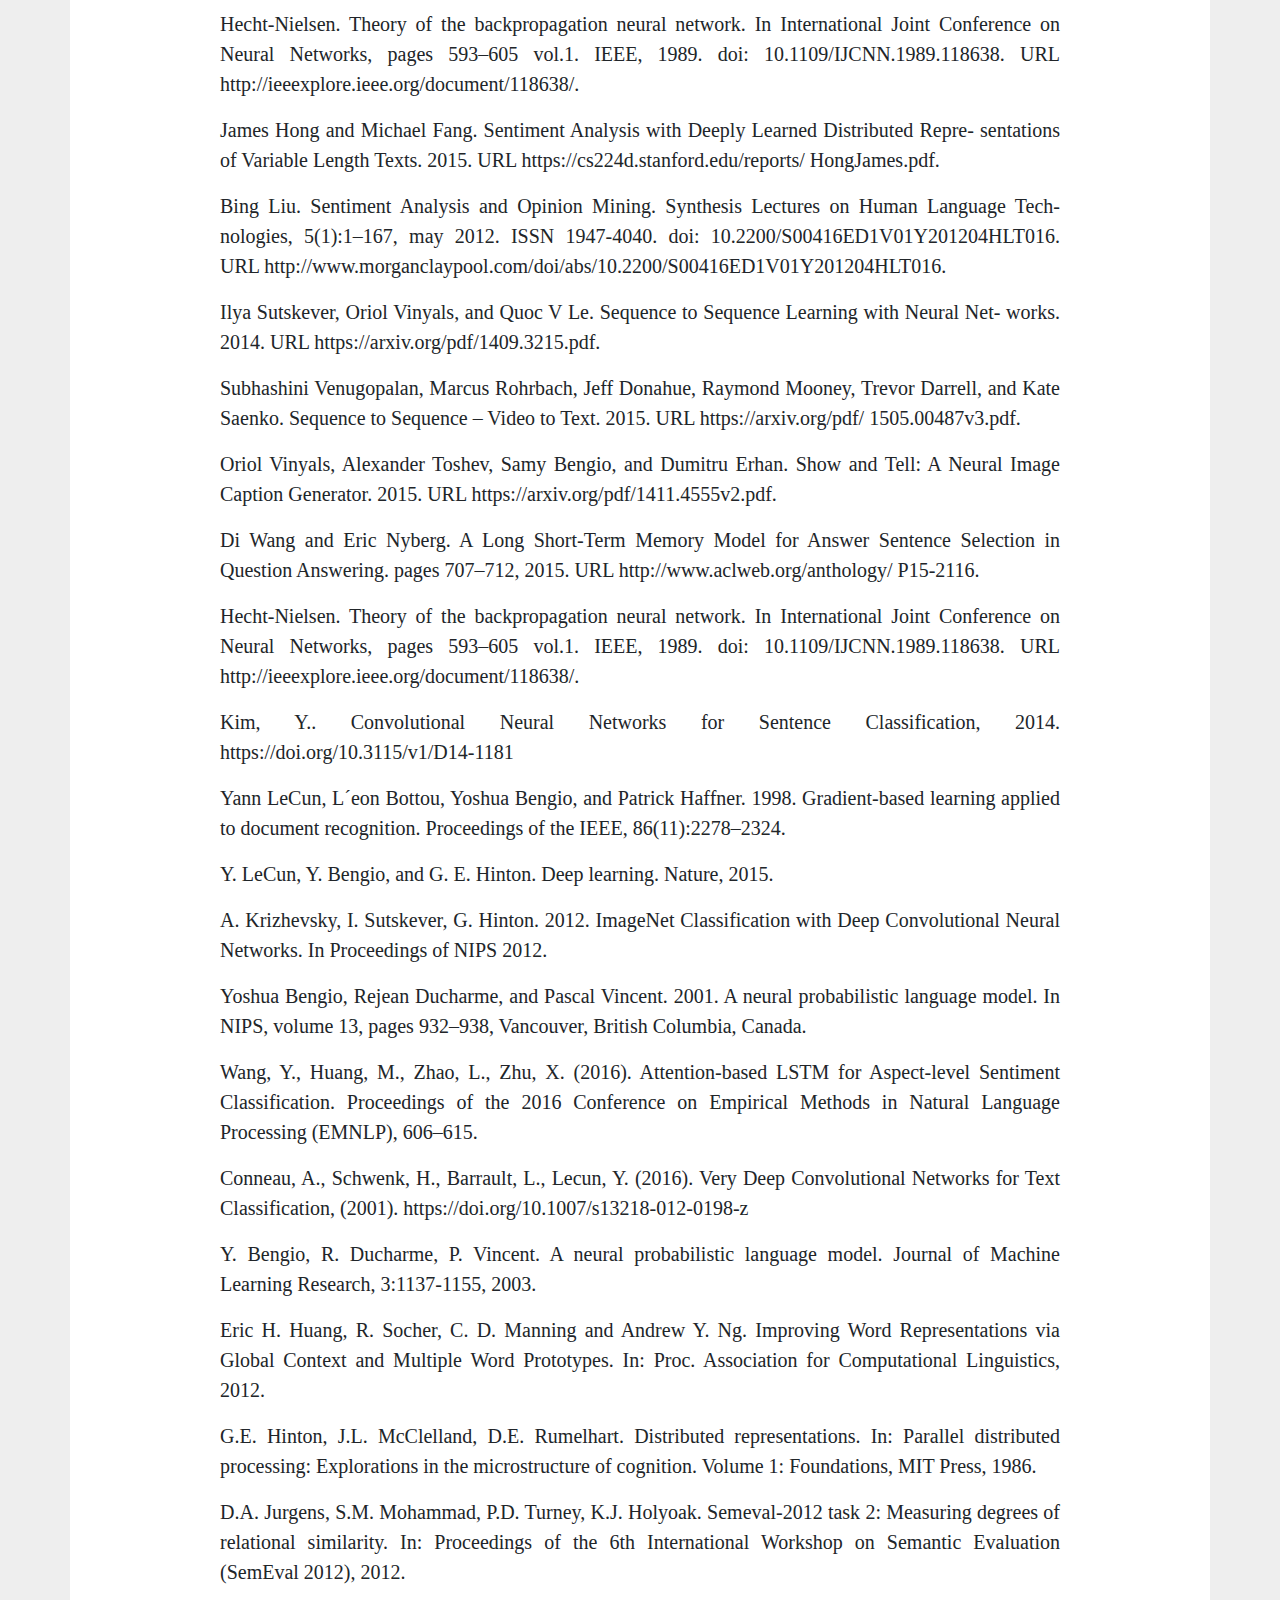
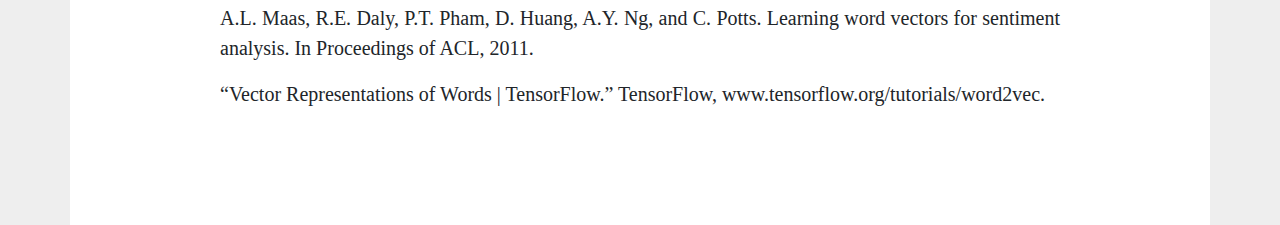
==== commit 13d12228: "fix" ====
--- a/index.html
+++ b/index.html
@@ -16,11 +16,13 @@
     <script src="https://code.jquery.com/jquery-3.2.1.slim.min.js" integrity="sha256-k2WSCIexGzOj3Euiig+TlR8gA0EmPjuc79OEeY5L45g=" crossorigin="anonymous"></script>
     <script type="text/javascript" async src="https://cdnjs.cloudflare.com/ajax/libs/mathjax/2.7.2/MathJax.js?config=TeX-MML-AM_CHTML"></script>
     <script src="js/seqinput.js"></script>
+    <!-- Latest compiled and minified CSS -->
+    <script src="https://maxcdn.bootstrapcdn.com/bootstrap/3.3.7/js/bootstrap.min.js" integrity="sha384-Tc5IQib027qvyjSMfHjOMaLkfuWVxZxUPnCJA7l2mCWNIpG9mGCD8wGNIcPD7Txa" crossorigin="anonymous"></script>
+
     <script type="text/x-mathjax-config">
     MathJax.Hub.Config({
       tex2jax: {inlineMath: [['$','$'], ['\\(','\\)']]}
     });
-
     </script>
     <style type="text/css">
         p {
@@ -118,20 +120,20 @@
 
             <h2>Introduction</h2>
             <p>The research endeavor of sentiment analysis boils down to a simple question: How can a computer read a book? More specifically, how can a computer understand what it’s reading in terms of sentiment? </p>
-            <p>Sentiment analysis aims to understand people’s opinions, sentiments, attitudes, and emotions from written language or speech (Liu, 2012). It is widely applied on data which contains customer opin- ions. The objective is
+            <p>Sentiment analysis aims to understand people’s opinions, sentiments, attitudes, and emotions from written language or speech (Liu, 2012). It is widely applied on data which contains customer opin- ions. The objective is,
                 to process the data and extract the general attitude of the author towards a certain topic. Let’s consider some examples:
                 A very simple example would be “This soap is amazing” or “Yack. That’s disguisting!”, or more complex phrases that have elements of both positive and negative sentiment  such as “The strawberries where delicious, although they we thought they were a bit too tart."</p>
 
             <h3>Road Map</h3>
             <p>Our review begins with describing the problem space of NLP and respresentations of text data for deep learning. We then introduce deep sentiment analysis as an area of research inquiry that takes advantage of the recent leaps in computing from
-                Neural Networks. We dive into various approaches to address deep sentiment analysis, splitting our article into three main sections: the many ways to represent text data (Featurization) and recent techniques in deep learning to procure sentiment-related insights (LSTMs and CNNs). </p>
+                Neural Networks. We dive into various approaches to address deep sentiment analysis, splitting our article into three main areas: the many ways to represent text data (Featurization) and recent techniques in deep learning to procure sentiment-related insights (LSTMs and CNNs). </p>
 
             <h2>Featurization</h2>
             <h3>Encoding Representations</h3>
-            <p>In the research area of Deep Sentiment analysis, we start with a text file with nothing but words, and we know there is latent structure and meaning in their representation. We know that the ordering of words matters, the use of punctuation can convey strong feelings, and perhaps most importantly, word choice reveals a lot about sentiment. We also know that some words have positive or negative connotations with different levels of severity, and that words are related to each other in complex ways. How do we encode a plain text file with this information so it can serve as relevant inputs to a deep learning model? NLP has created a variety of approaches to solve this problem.</p>
+            <p>In the research area of Deep Sentiment analysis, we start with a text file with nothing but words, and we know there is latent structure and meaning in their representation. We know that the ordering of words matters, the use of punctuation can convey strong feelings, and perhaps most importantly, word choice reveals a lot about sentiment. We also know that some words have positive or negative connotations with different levels of severity, and that words are related to each other in complex ways. How do we encode the plain text file that we recieve as relevant inputs to a deep learning model? NLP has created a variety of approaches to solve this problem.</p>
             <ul>
                 <li><b>bag-of-words</b>: This approach only keeps the counts of each time each word appears, disregarding the grammar and order of the input data. It makes the strong assumption that words are independent of each other, and that word frequencies reveal everything we need to know about content. While this seems like we're losing a lot of information, this approach performs remarkably well as a baseline.</li><br>
-                <li><b>TF-IDF</b>: This acronym expands to "Term Frequency - Inverse Document Frequency" and is an expansion on traditional bag-of-words approaches. TF-IDF reflects “importance” of a word to a document a corpus. It creates a metric that increases proportionally to number of times the word appears in a document, but is offset by the frequency of the word appearing over all documents.</li><br>
+                <li><b>TF-IDF</b>: This acronym expands to "Term Frequency - Inverse Document Frequency" and is an expansion on traditional bag-of-words approaches. TF-IDF reflects “importance” of a word in a corpus by creating a metric that's based on the name -- the frequency of the word appearing over the total number of times it's mentioned across all documents.</li><br>
                 <li><b>n-gram encoding</b>: This is another expansion of bag-of-words, but considers more than one word at a time. If n=1, we have the same thing as the bag-of-words approach. If n=2, we're considering combinations of two words as a unique term in our document. For example, consider the sentence "Vinitra, Michael, and Stefan went to the park." ["Vinitra", "Michael"] would be a bigram, ["Michael", "and"] would be another bigram, and so on. </li><br>
                 <li><b>stop word removal</b>: This is an addendum to previous techniques mentioned above, and involves removing words that theoretically don't hold much meaning (i.e. "the", "an", "and", etc.). This provides the advantage of reducing the number of unique words in your data, and therefore the dimensionality of your vocabulary. However, the disadvantage here (although not super relevant to the problem of sentiment analysis) is that you might lose some relevant information about author style. The number of quotation marks and stopwords can be used to predict time period of writing / gender of author / other descriptive metadata. </li><br>
             </ul>
@@ -143,11 +145,11 @@
 
             <p>The most popular framework to train word embeddings is Word2Vec, released and maintained by Google. The Word2Vec packages uses 2-layer Neural Networks and the skip-gram / continuous bag of words algorithms to train embeddings. You can explore the relationship between skip-gram and continuous bag of words algorithms by clicking on the presets for the visualization in Figure 1 below (based on the UMichigan Visualization from Rong Xin).</p>
               <ul>
-                <li> <b> Continuous Bag of Words algorithm</b>: This algorithm trains each word against its context. You can think of it as "Given these context words, which word is missing?"</li>
-                <li> <b> Skip-gram algorithm</b>: This algorithm trains each context against the word. The question it's asking is "Given this word, what are the words around it?"</li>
+                <li> <b> Continuous Bag of Words algorithm</b>: This algorithm trains each word against its context. You can thing of it as "Given these context words, which word is missing?"</li>
+                <li> <b> Skip-gram algorithm</b>: This algorithm trains each context afainst the word. The question it's asking is "Given this word, what are the words around it?"</li>
               </ul>
 
-            <p> For the default example, train the network by running the model for 500 iterations (pressing the green "500" button). Notice the relationship between "woman" and "queen" and "man" and "king" -- you'll find that they're the same distance apart, which shows that "woman":"queen" :: "man" : "king". Then perform Principal Component Analysis by pressing the "PCA" button. (PCA is just a way to reduce dimensions of our data and display them in relation to each other -- it optimizes for capturing the most information about the data in as few dimensions as possible).</p>
+            <p> For the default example, train the network by training the model for 500 iterations (pressing the green "500" button). Notice the relationship between "woman" and "queen" and "man" and "king" -- you'll find that they're the same distance apart, which shows that "woman":"queen" :: "man" : "king". Then perform Principal Component Analysis by pressing the "PCA" button. (PCA is just a way to reduce dimensions of our data and display them in relation to each other -- it optimizes for capturing the most information about the data in as few dimensions as possible).</p>
             <div hidden class="alert alert-danger" id="error"></div>
             <div class="row mt-5">
                 <div class="col-sm-8 no-padding">
@@ -233,15 +235,13 @@
                 <br>
                 <small>Based on UMichigan's Word Embedding Visual Inspector by ronxin</small>
             </center>
-        <script src="js/jquery-2.1.3.min.js"></script>
-        <script src="js/bootstrap.min.js"></script>
         <script src="js/d3.v3.min.js"></script>
         <script src="js/assert.js"></script>
         <script src="js/pca.js"></script>
         <script src="js/vector_math.js"></script>
         <script src="js/toyw2v.js"></script>
 
-        <p> Other than the relationship between words captured by Word2Vec, we find it important to give you a more visual picture of the how word vectors are represented in a multidimensional space. The visualization below was created using Tensorflow's Projector package with the 10K most popular words in the Google News dataset. Make sure to notice the relationships of words against each other in three dimensional space -- the reason that we're able to visualize them in 3-dimensional space instead of 300-dimensional space is because of the same PCA dimensionality reduction algorithm we mentioned earlier. </p>
+        <p> Other than the relationship between words captured by Word2Vec, we find it important to give you a more visual picture of the how word vectors are usual. The visualization below was created by Tensorflow's Projector package using the 10K most popular words in the Google News dataset. Make sure to notice the relationships of words against each other in three dimensional space -- the reason that we're able to visualize them in 3-dimensional space instead of 300-dimensional space is because of the same PCA dimensionality reduction algorithm we mentioned earlier. </p>
 
         <div class="text-center fig mt-5">
           <img id="tensorboard_gif" src="img/tensorboard_projector.gif"/>
@@ -249,7 +249,7 @@
         </div>
 
         <h3 class="mt-5">Tensor-Related Models After Word2Vec (Maas et. al, Mikolov et. al)</h3>
-        <p>Word2Vec made word embeddings incredibly accessible, and the world of Natural Language Processing saw paper after paper exploiting new findings from word embeddings. Some of them focused on the relationships of word embeddings as a reflection of modern society like in "Man is to Computer Programmer as Women is to Homemaker" by Bolukbasi et. al in 2016. Here we see the effect of gender bias on word embeddings, and how that can affect sentiment.</p>
+        <p>Word2Vec made word embeddings incredibly accessible, and the world of Natural Language Processing saw paper after paper exploiting word embeddings. Some of them focused on the relationships of word embeddings as a reflection of modern society like in "Man is to Computer Programmer as Women is to Homemaker" by Bolukbasi et. al in 2016. Here we see the effect of gender bias on word embeddings, and how that can affect sentiment.</p>
 
         <p> Some key papers came out soon after showing how word embeddings and other advances can improve sentiment analysis. Maas et. al presents a model that features metrics for semantic similarity and word sentiment on the IMDB dataset. Mikolov et. al presents a mathematical representation of skip-gram and bag-of-words models in a continuous space. </p>
 
@@ -330,12 +330,62 @@
         inputs, the forget gate determines the information that we'll throw away, and the output gate determines the final $h_t$ based on the intermediate states" (Deshpande, 2017).</p>
 
     <div class="row mt-5 img-center">
-        <div class="col-lg-12 text-center">
-            <img src="img/lstm-cell.png"/>
+
+        <div class="col-lg-12 text-center lstm">
+            <img src="img/lstm.png"style="width: 100%" class="lstm-bg"/>
+            <div style="position: absolute; margin-top: -510px; margin-left: 215px; width: 60px; height: 60px; border-radius: 50%; background-color: transparent; font-size: 80px;">$\otimes$</div>
+            <div style="position: absolute; margin-top: -510px; margin-left: 431px; width: 60px; height: 60px; border-radius: 50%; background-color: transparent; font-size: 80px;">$\oplus$</div>
+            <div style="position: absolute; margin-top: -375px; margin-left: 431px; width: 60px; height: 60px; border-radius: 50%; background-color: transparent; font-size: 80px;">$\otimes$</div>
+            <div style="position: absolute; margin-top: -284px; margin-left: 664px; width: 60px; height: 60px; border-radius: 50%; background-color: transparent; font-size: 80px;">$\otimes$</div>
+
+            <div style="position: absolute; margin-top: -138px; margin-left: 124px; width: 60px; height: 60px; border-radius: 50%; background-color: #ddd; padding-top: 15px;">$input$</div>
+            <div style="position: absolute; margin-top: -138px; margin-left: 64px;">$h_{t-1}$</div>
+            <div style="position: absolute; margin-top: -10px; margin-left: 148px;">$x_t$</div>
+
+            <div style="position: absolute; margin-top: -475px; margin-left: 160px;">$c_{t-1}$</div>
+            <div style="position: absolute; margin-top: -475px; margin-left: 750px;">$c_t$</div>
+            <div style="position: absolute; margin-top: -140px; margin-left: 740px;">$h_t$</div>
+
+            <div style="position: absolute; margin-top: -340px; margin-left: 220px;" class="fg">$f$</div>
+            <div style="position: absolute; margin-top: -340px; margin-left: 380px;" class="ig">$i$</div>
+            <div style="position: absolute; margin-top: -270px; margin-left: 480px;" class="gg">$g$</div>
+            <div style="position: absolute; margin-top: -240px; margin-left: 630px;" class="og">$c$</div>
+
+            <div style="position: absolute; margin-top: -235px; margin-left: 210px; width: 80px; height: 48px; border-radius: 3px; background-color: #aec4dc; padding-top: 10px;">$sigmoid$</div>
+            <div style="position: absolute; margin-top: -235px; margin-left: 310px; width: 80px; height: 48px; border-radius: 3px; background-color: #aec4dc; padding-top: 10px;">$sigmoid$</div>
+            <div style="position: absolute; margin-top: -235px; margin-left: 424px; width: 80px; height: 48px; border-radius: 3px; background-color: #aec4dc; padding-top: 10px;">$tanh$</div>
+            <div style="position: absolute; margin-top: -235px; margin-left: 537px; width: 80px; height: 48px; border-radius: 3px; background-color: #aec4dc; padding-top: 10px;">$sigmoid$</div>
+            <div style="position: absolute; margin-top: -360px; margin-left: 658px; width: 80px; height: 48px; border-radius: 3px; background-color: #aec4dc; padding-top: 10px;">$tanh$</div>
         </div>
-        <div class="col-lg-12 text-center ml-5 lstm">
+        <div class="col-lg-12 text-center mt-5">
+            <nav class="nav nav-tabs" id="myTab" role="tablist">
+                <a class="nav-item nav-link active" id="nav-lstm-tab" data-toggle="tab" href="#nav-lstm" role="tab" aria-controls="nav-lstm" aria-selected="true">LSTM Modules</a>
+                <a class="nav-item nav-link" id="nav-f-tab" data-toggle="tab" href="#nav-f" role="tab" aria-controls="nav-f" aria-selected="false">$f$orget</a>
+                <a class="nav-item nav-link" id="nav-i-tab" data-toggle="tab" href="#nav-i" role="tab" aria-controls="nav-i" aria-selected="false">$i$nput</a>
+                <a class="nav-item nav-link" id="nav-g-tab" data-toggle="tab" href="#nav-g" role="tab" aria-controls="nav-g" aria-selected="false">$c$ell</a>
+                <a class="nav-item nav-link" id="nav-o-tab" data-toggle="tab" href="#nav-o" role="tab" aria-controls="nav-o" aria-selected="false">$o$utput</a>
+            </nav>
+            <div class="tab-content" id="nav-tabContent">
+                <div class="tab-pane fade show active" id="nav-lstm" role="tabpanel" aria-labelledby="nav-lstm-tab">
+                    $$f_t=\sigma(W_f\cdot[h_{t-1},x_t]+b_f)$$
+                </div>
+                <div class="tab-pane fade" id="nav-f" role="tabpanel" aria-labelledby="nav-f-tab">
+                    $$f_t=\sigmoid(W)$$
+                </div>
+                <div class="tab-pane fade" id="nav-i" role="tabpanel" aria-labelledby="nav-i-tab">i</div>
+                <div class="tab-pane fade" id="nav-g" role="tabpanel" aria-labelledby="nav-g-tab">g</div>
+                <div class="tab-pane fade" id="nav-o" role="tabpanel" aria-labelledby="nav-o-tab">o</div>
+            </div>
         </div>
     </div>
+
+    <script>
+        $(document).ready(function(){
+            $('#nav-f-tab').click(function(){
+                $('.lstm-bg').attr({'src':'img/fg.png'});
+            });
+        });
+    </script>
 
     <div class="text-center fig">
         <small>Figure 5: Interactive visualization of an LSTM cell</small>
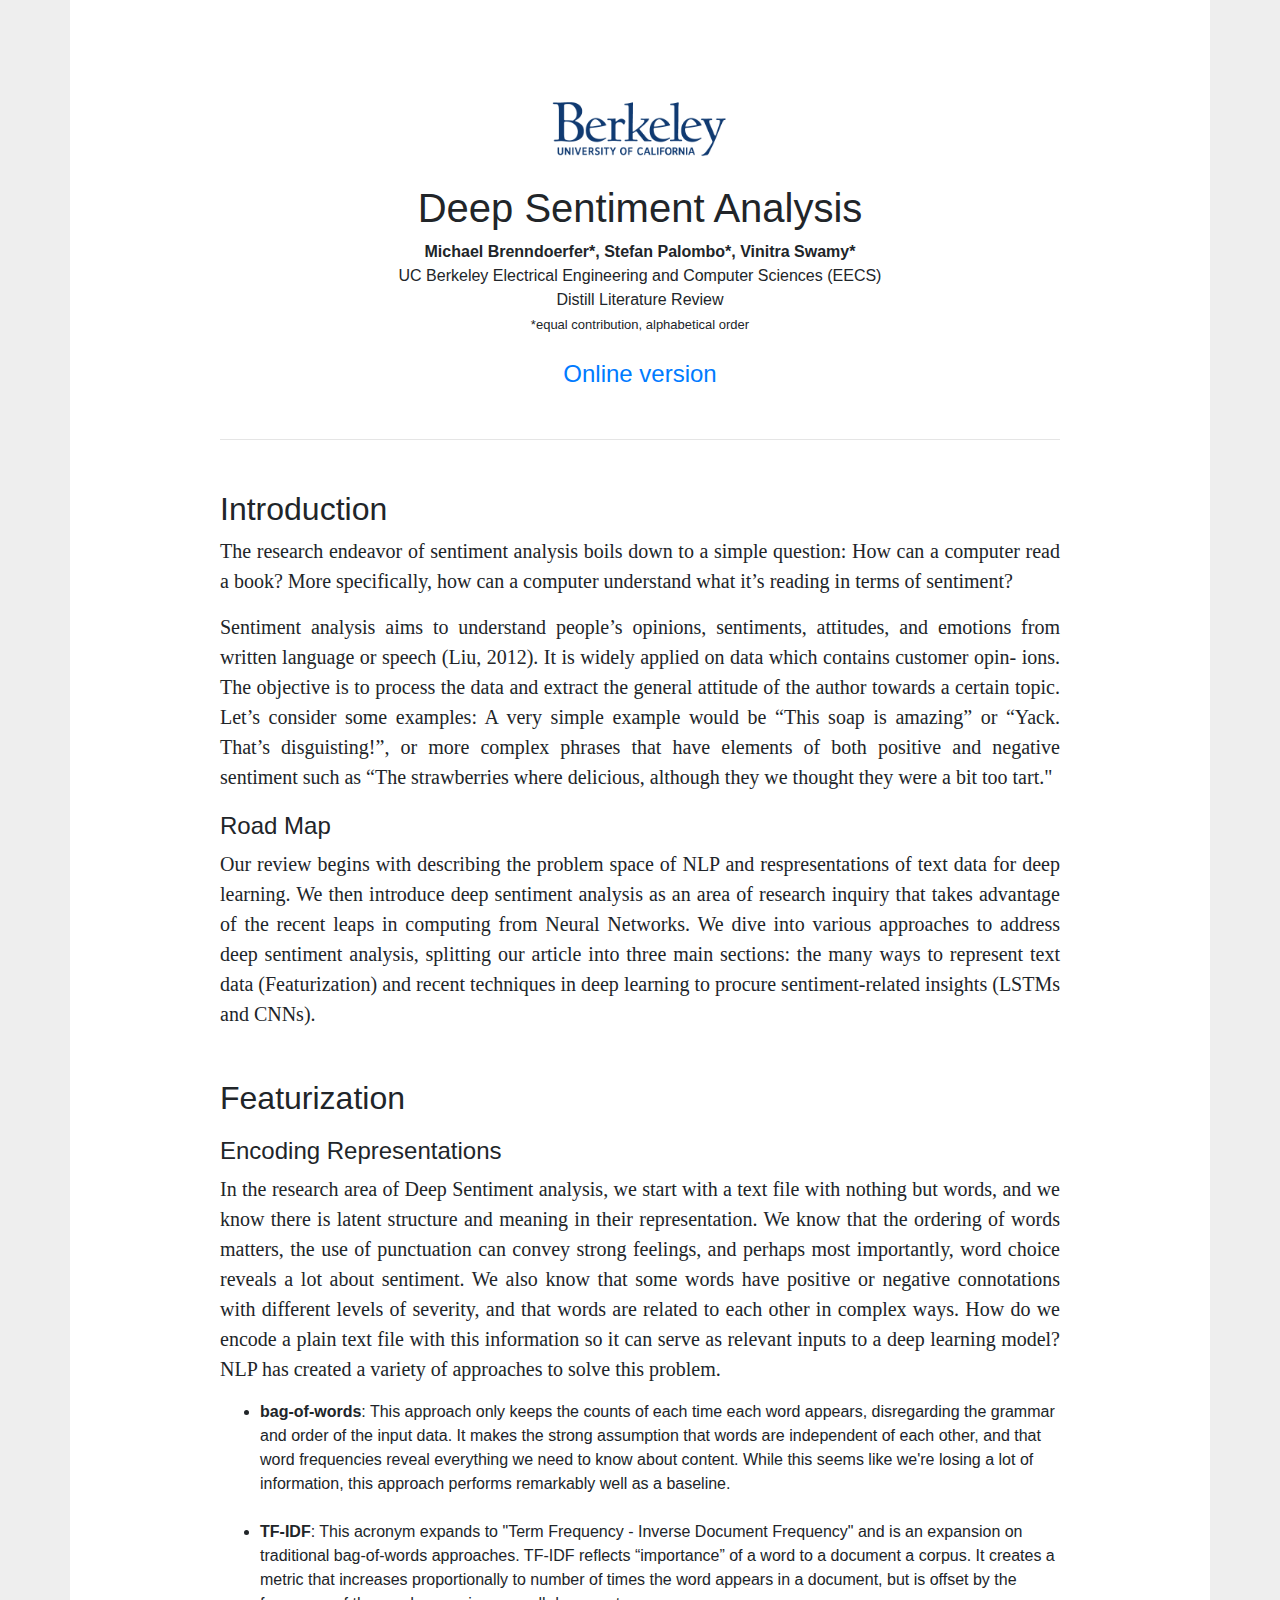
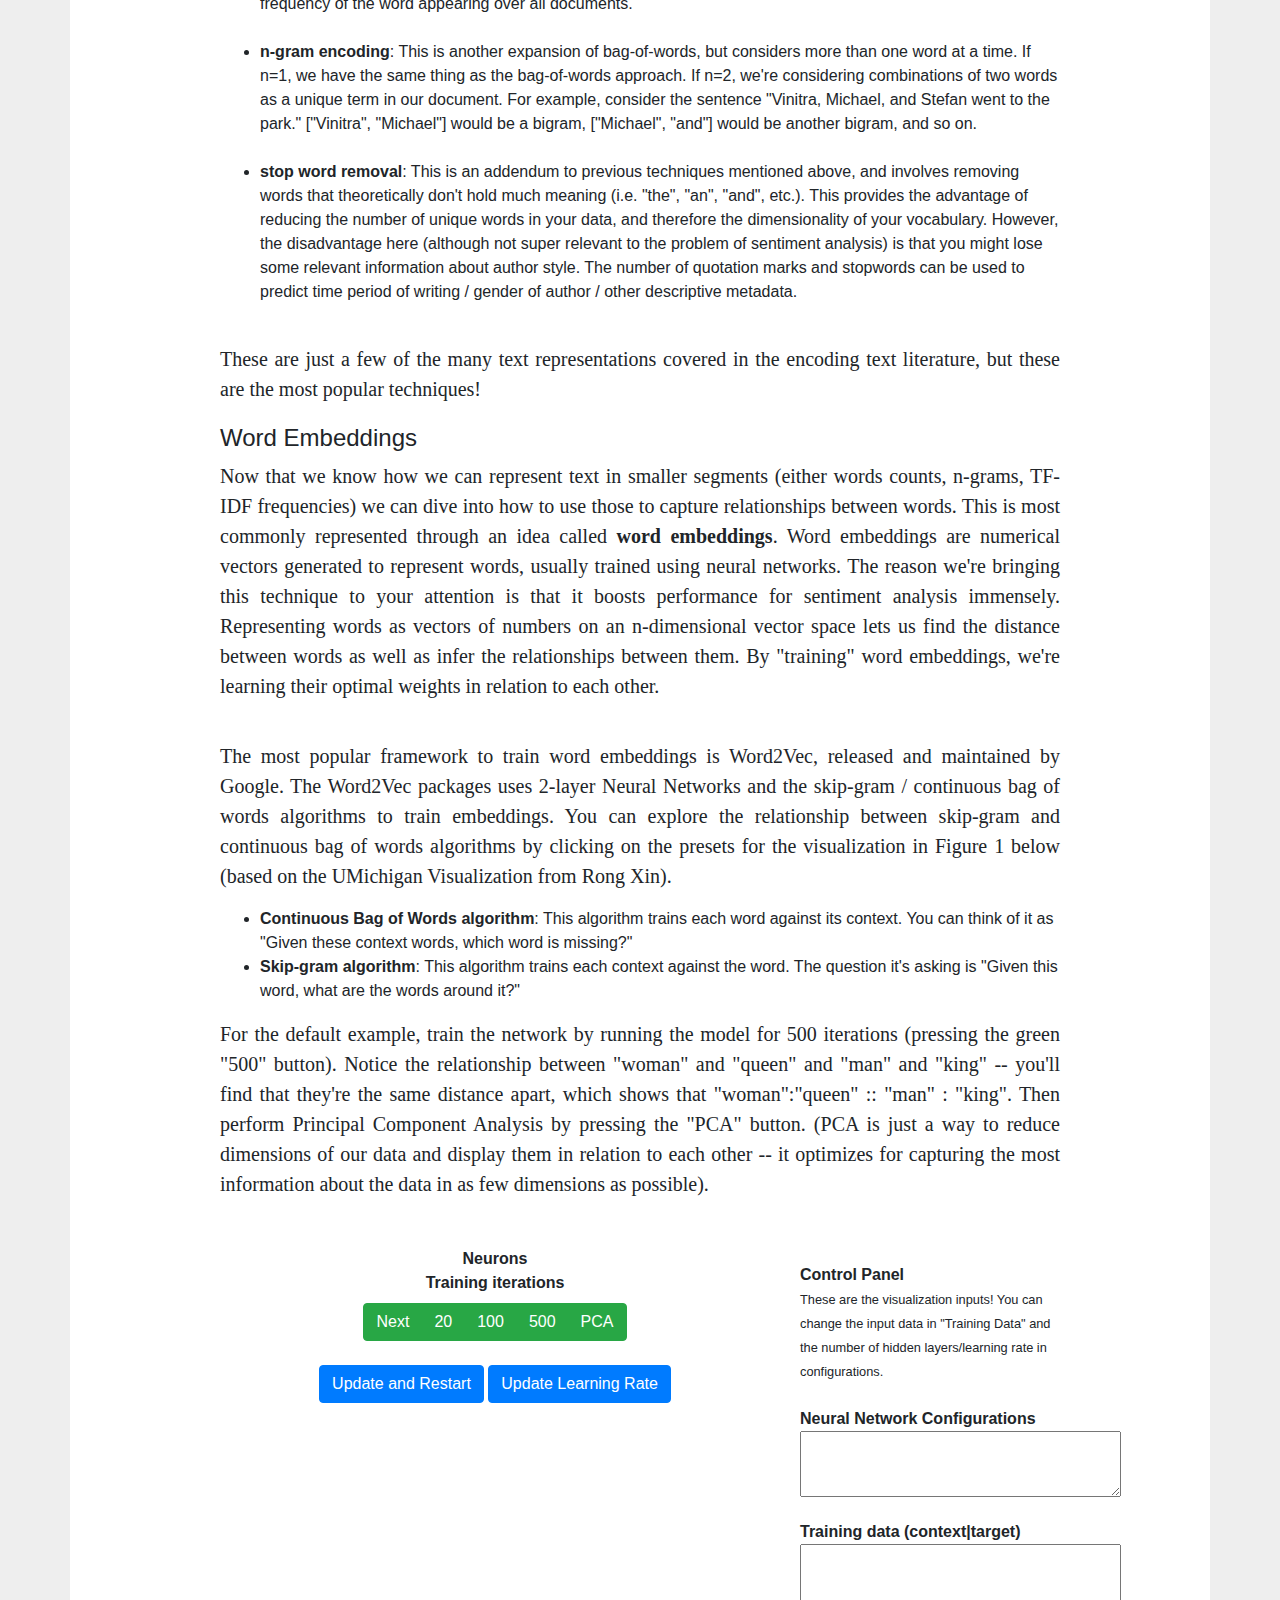
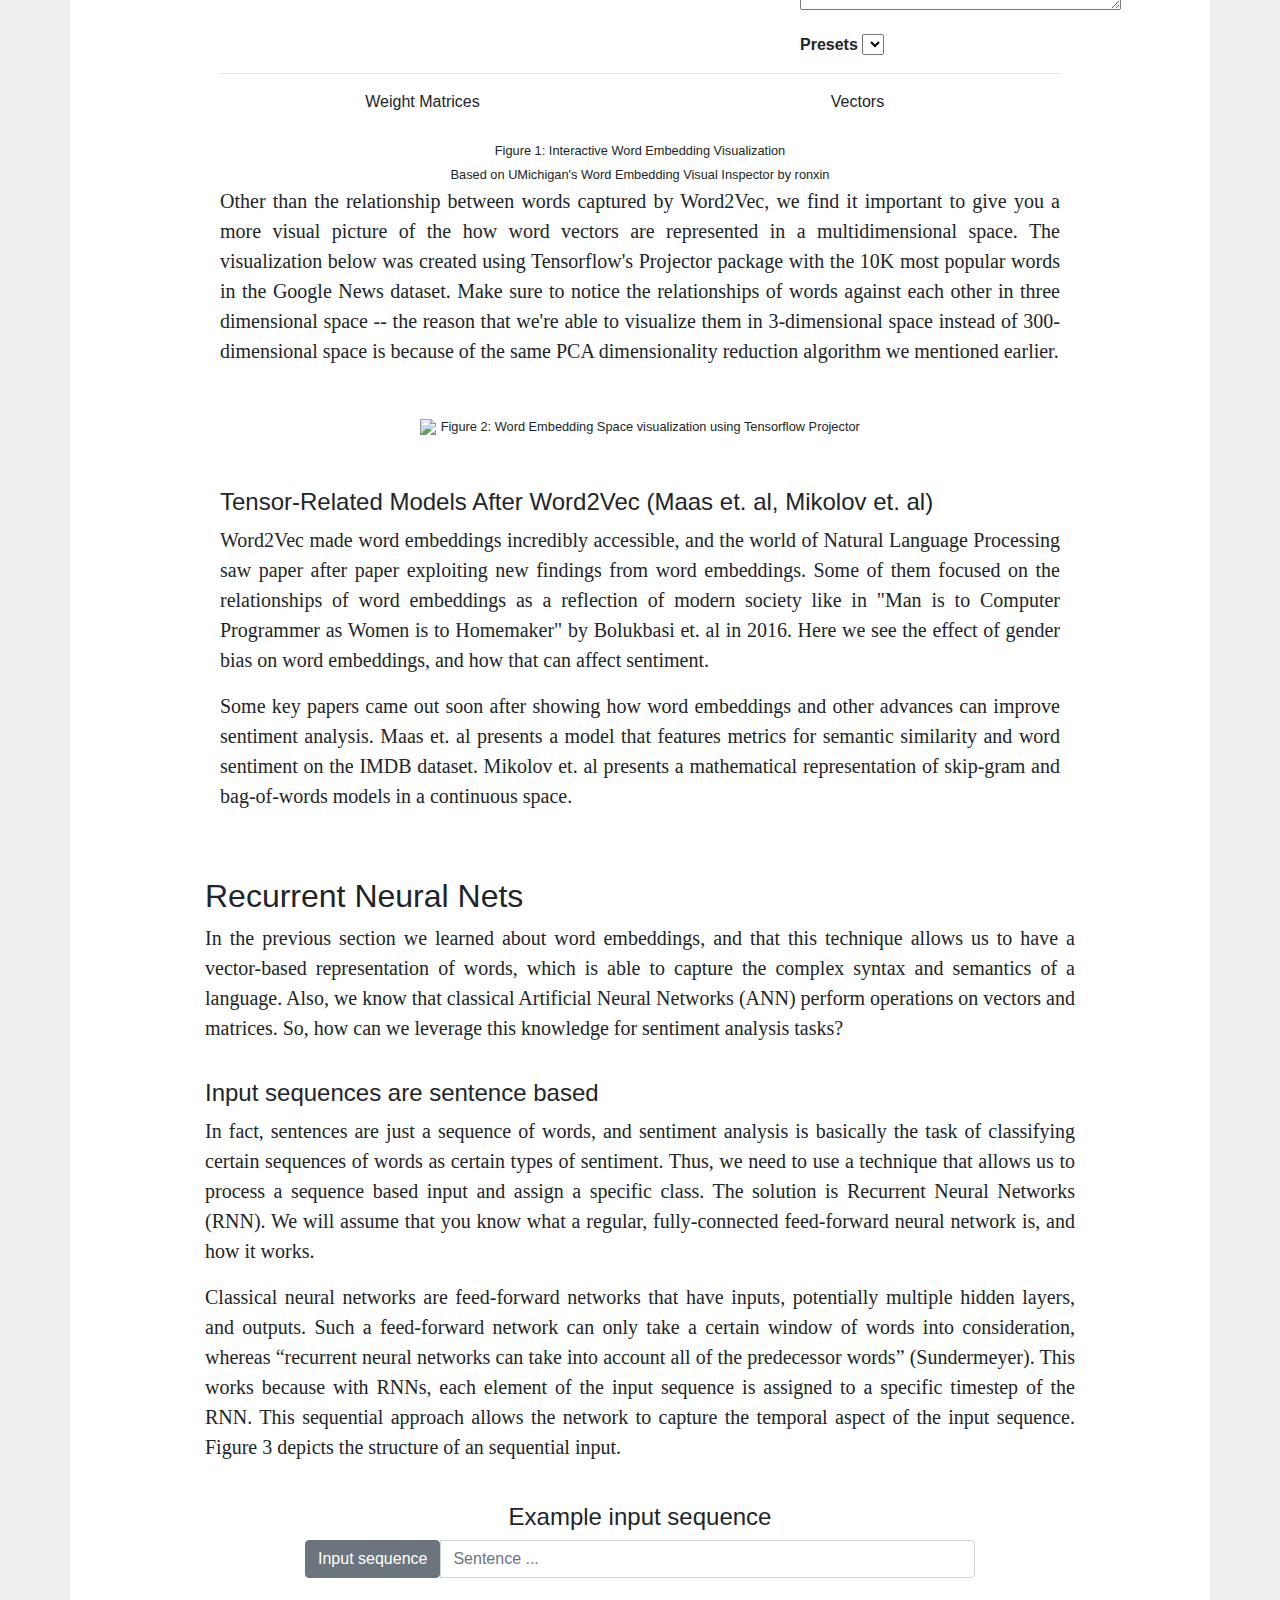
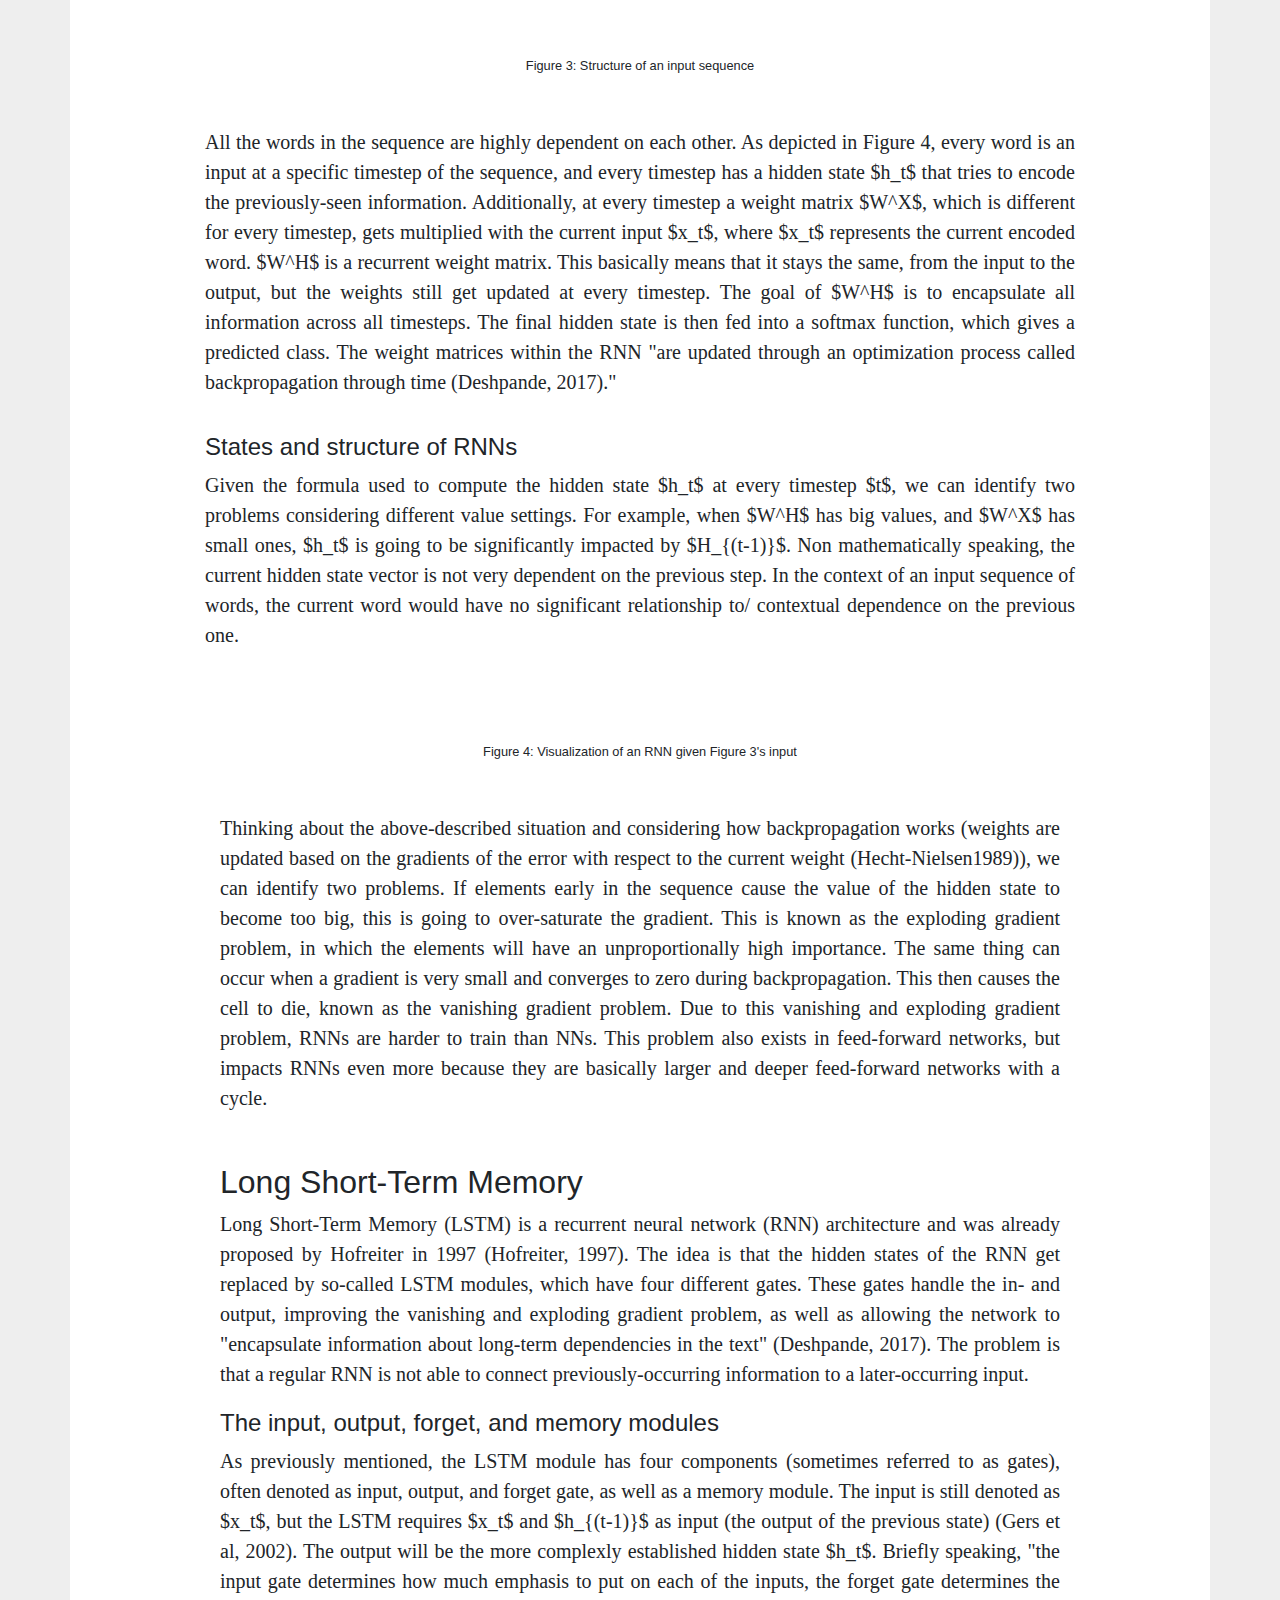
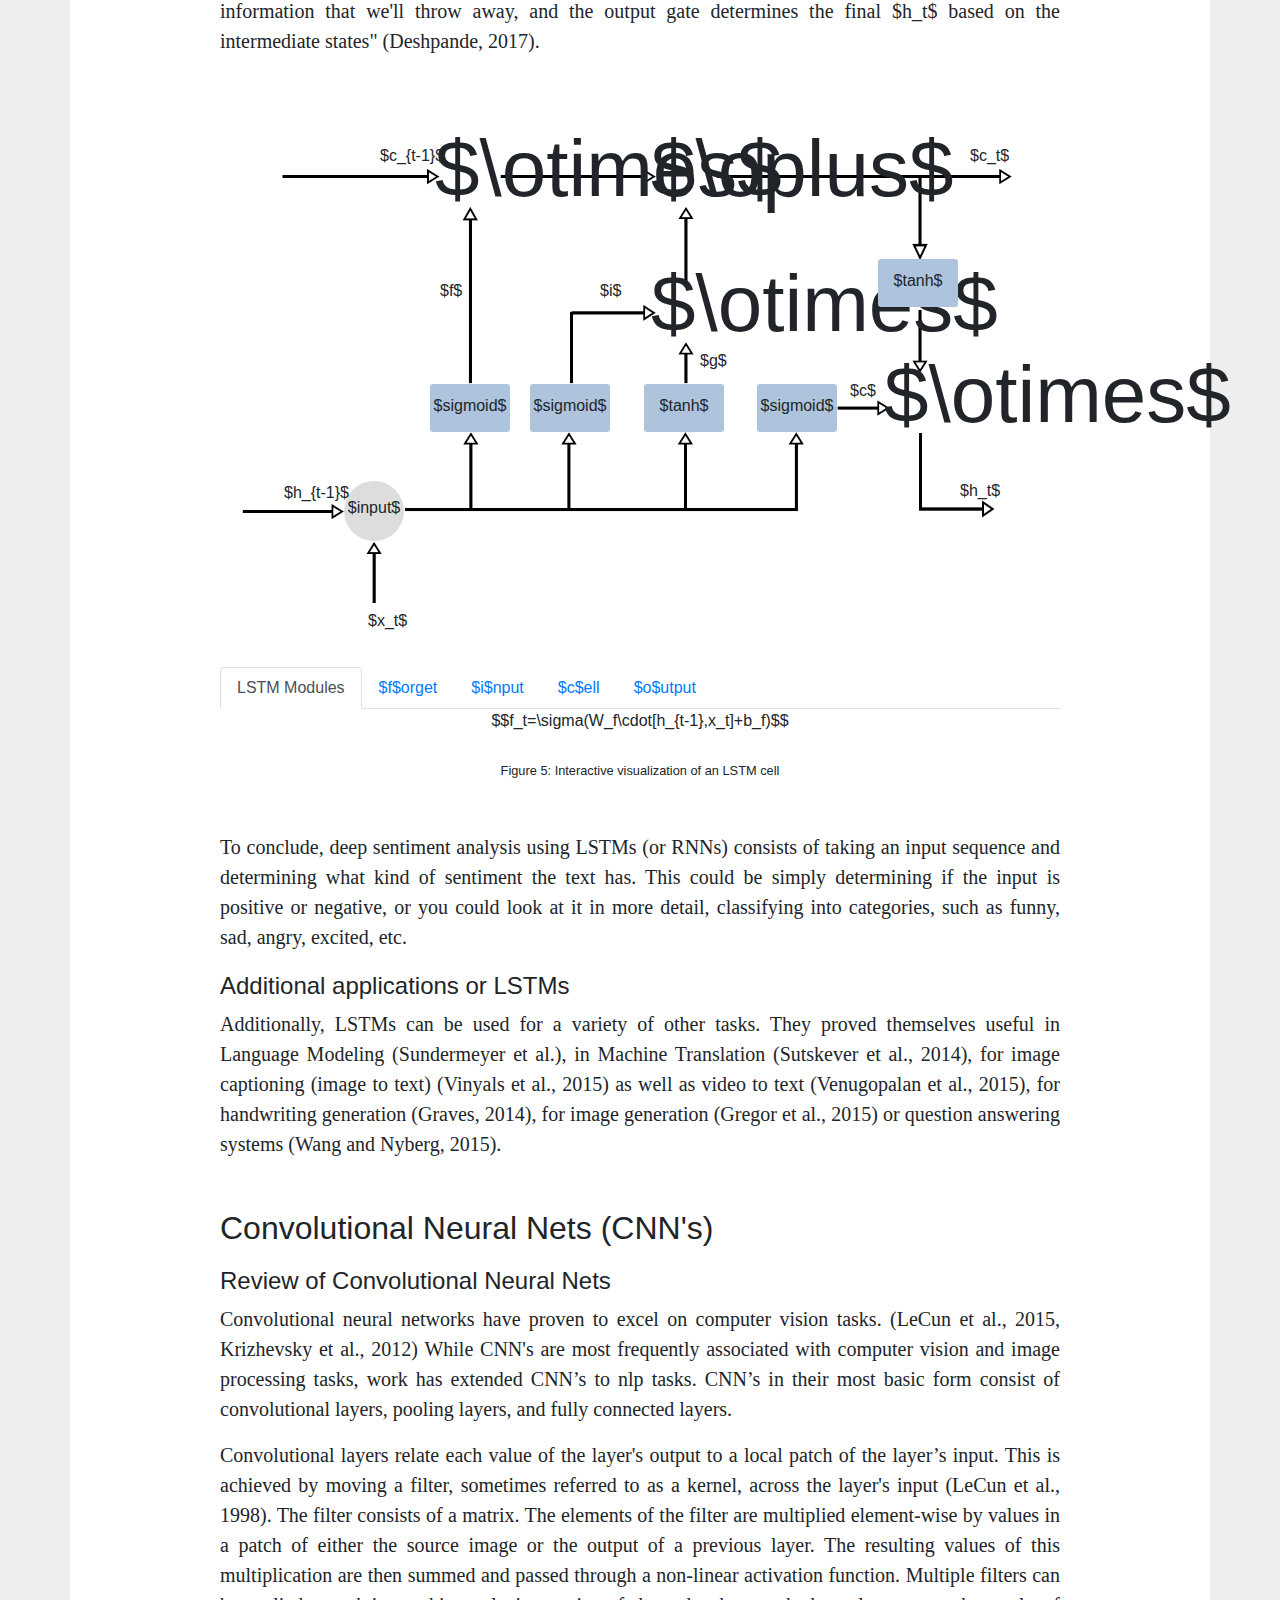
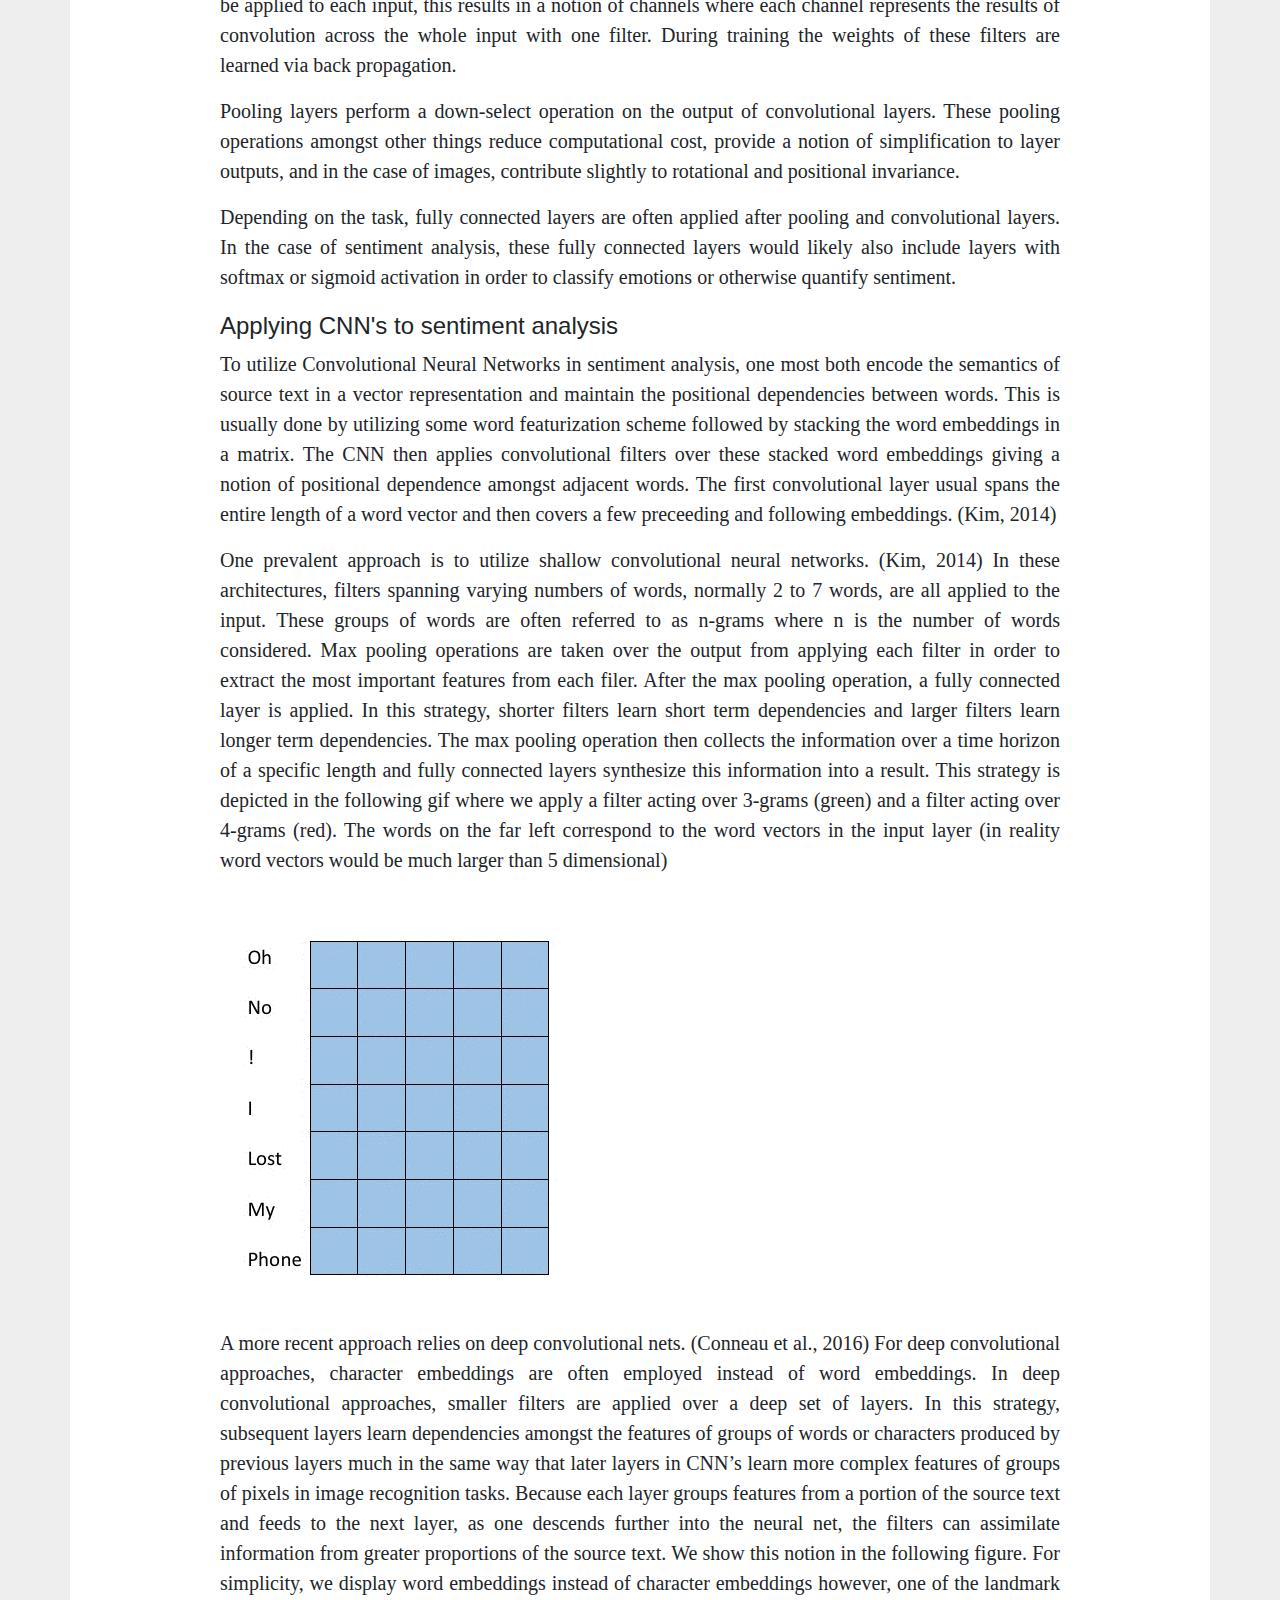
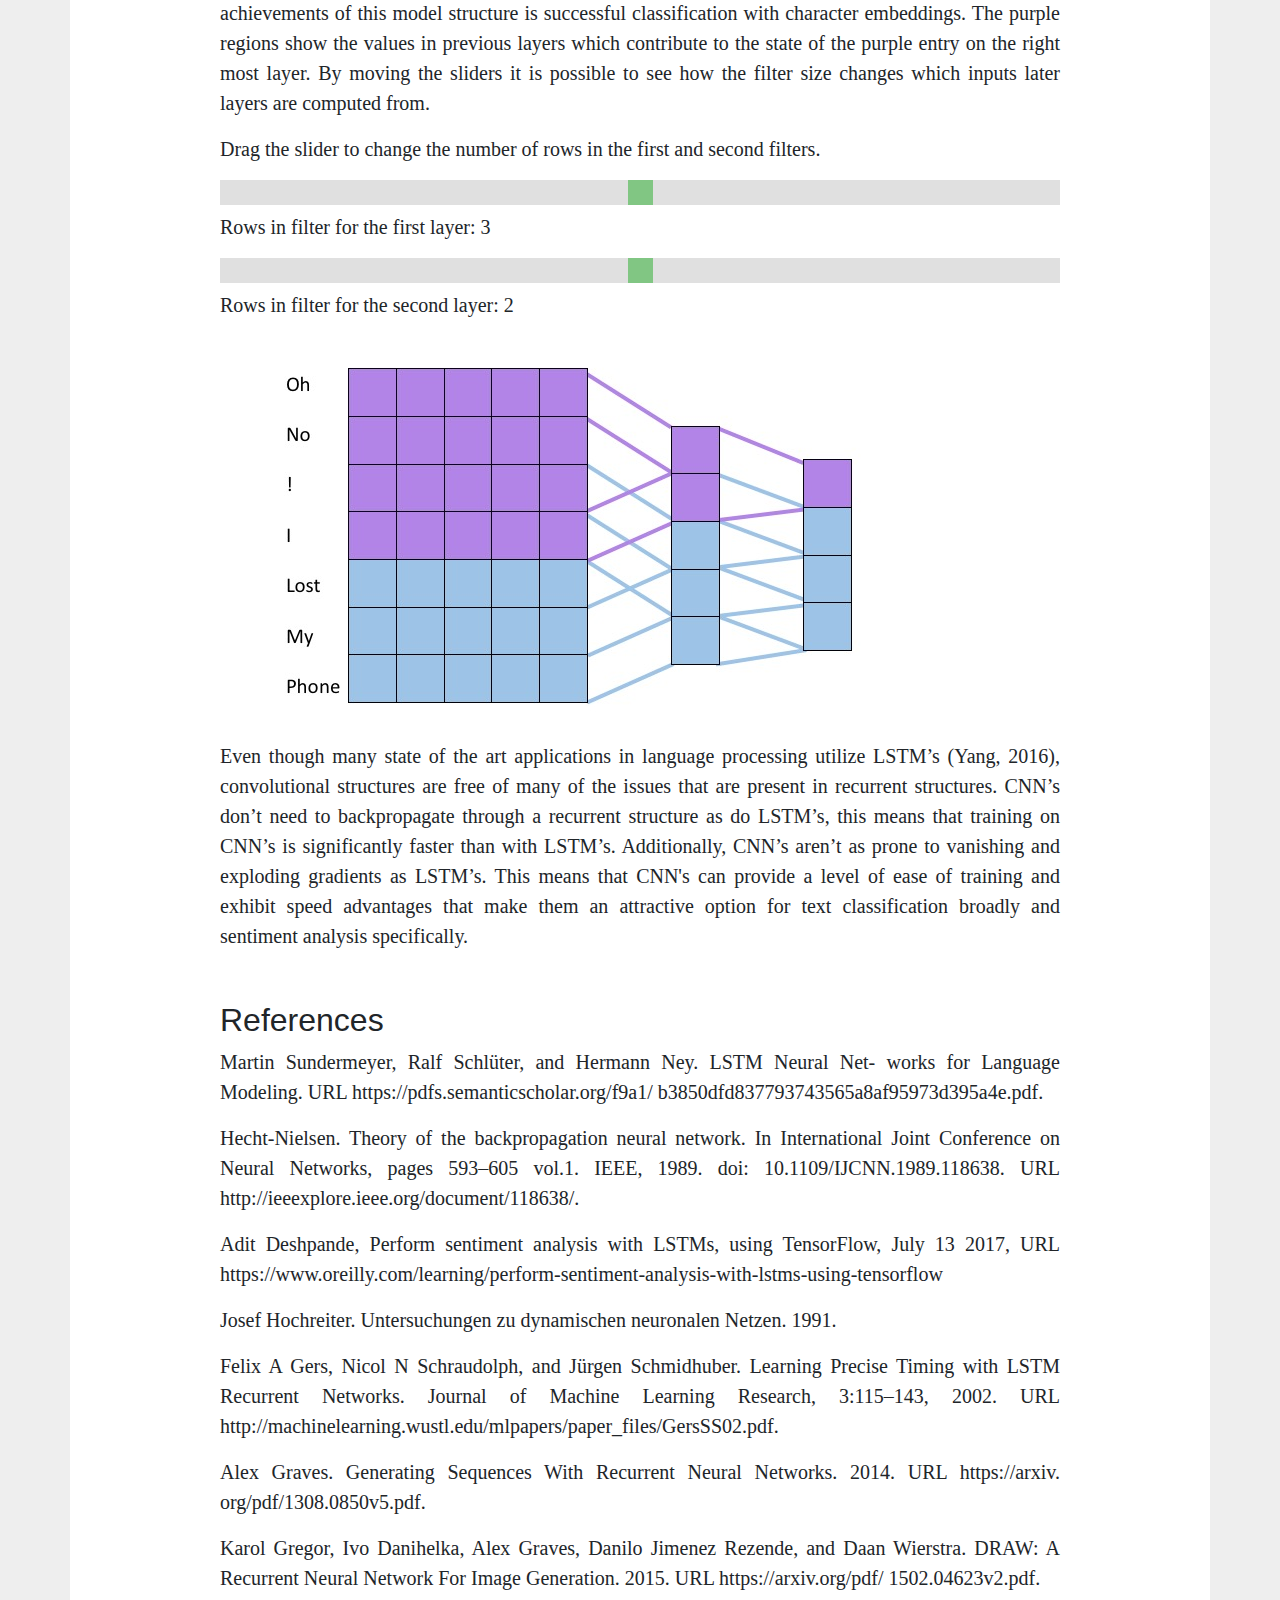
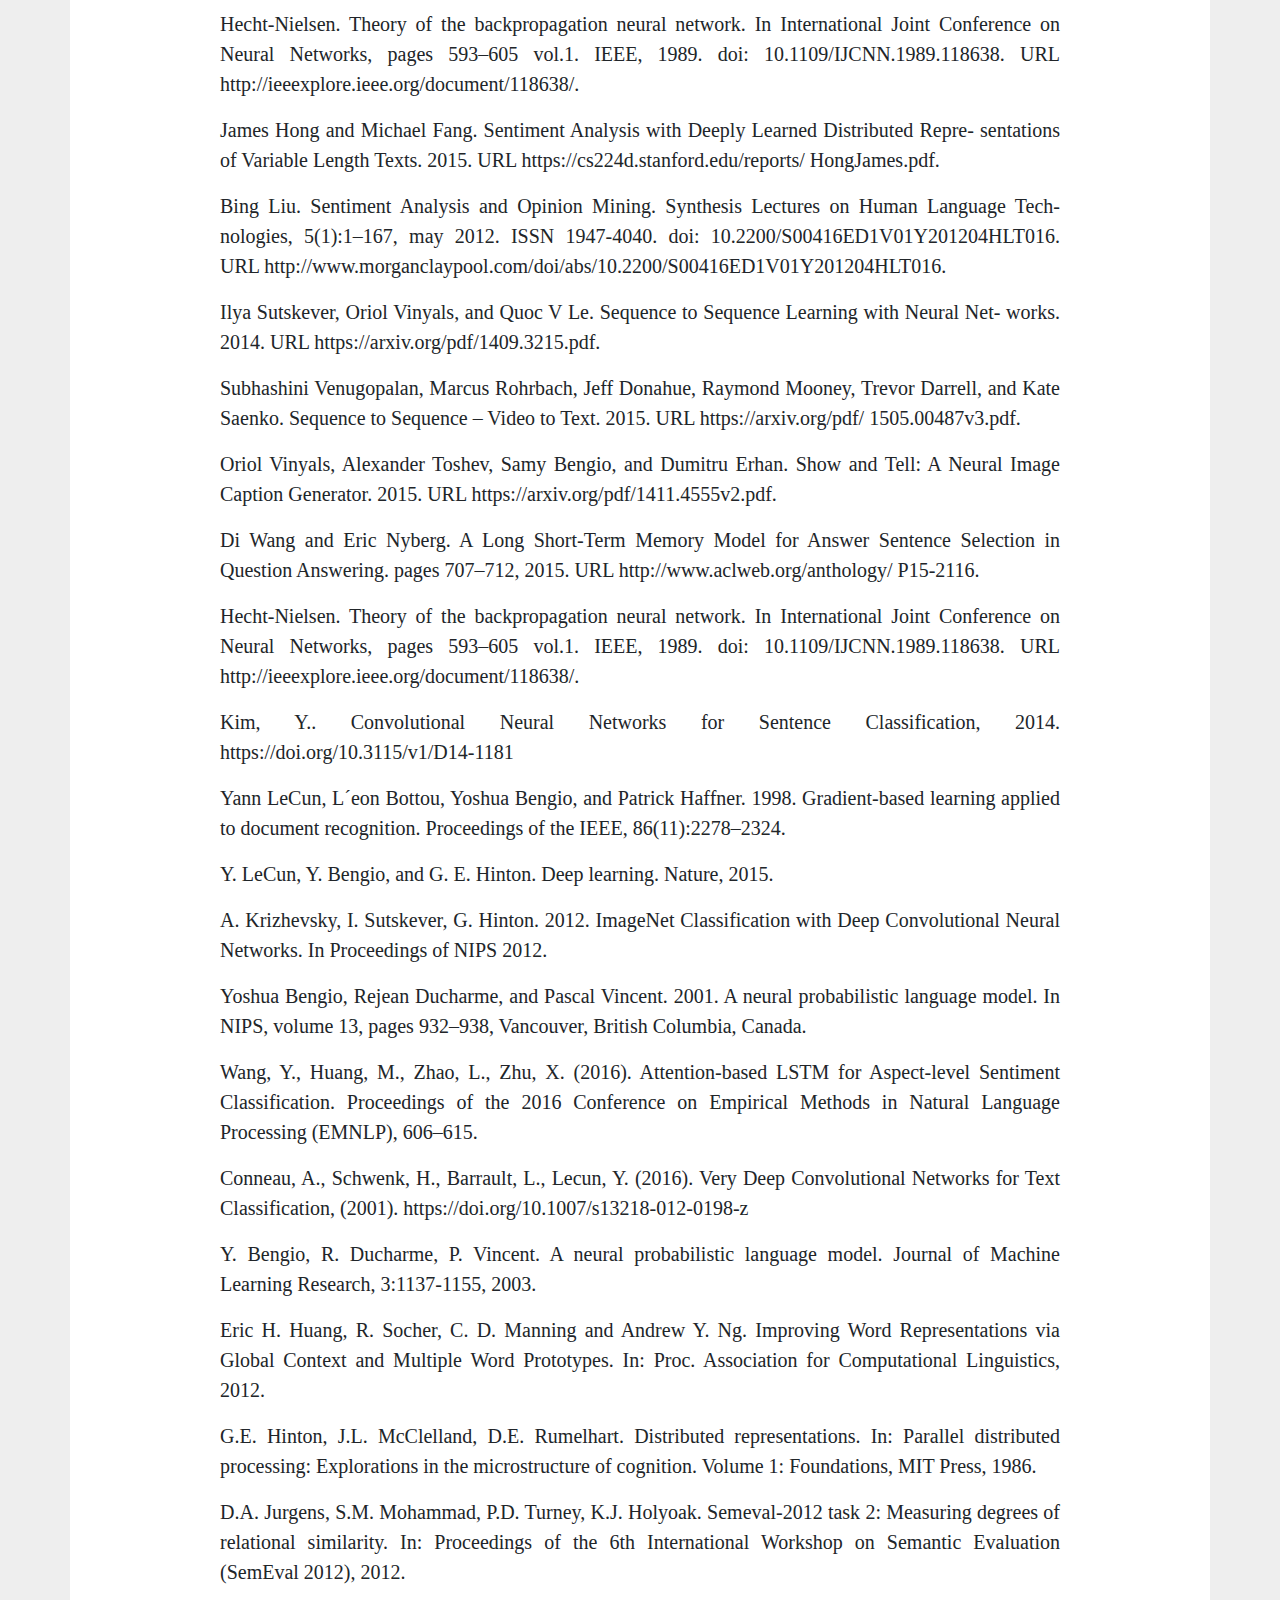
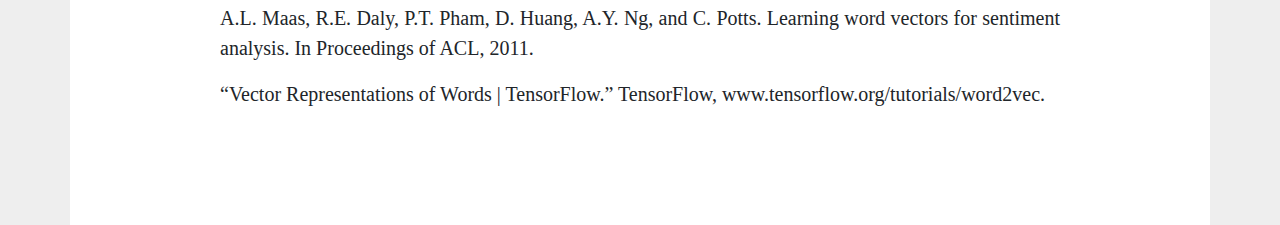
==== commit b396af64: "fix" ====
--- a/index.html
+++ b/index.html
@@ -120,20 +120,20 @@
 
             <h2>Introduction</h2>
             <p>The research endeavor of sentiment analysis boils down to a simple question: How can a computer read a book? More specifically, how can a computer understand what it’s reading in terms of sentiment? </p>
-            <p>Sentiment analysis aims to understand people’s opinions, sentiments, attitudes, and emotions from written language or speech (Liu, 2012). It is widely applied on data which contains customer opin- ions. The objective is,
+            <p>Sentiment analysis aims to understand people’s opinions, sentiments, attitudes, and emotions from written language or speech (Liu, 2012). It is widely applied on data which contains customer opin- ions. The objective is
                 to process the data and extract the general attitude of the author towards a certain topic. Let’s consider some examples:
                 A very simple example would be “This soap is amazing” or “Yack. That’s disguisting!”, or more complex phrases that have elements of both positive and negative sentiment  such as “The strawberries where delicious, although they we thought they were a bit too tart."</p>
 
             <h3>Road Map</h3>
             <p>Our review begins with describing the problem space of NLP and respresentations of text data for deep learning. We then introduce deep sentiment analysis as an area of research inquiry that takes advantage of the recent leaps in computing from
-                Neural Networks. We dive into various approaches to address deep sentiment analysis, splitting our article into three main areas: the many ways to represent text data (Featurization) and recent techniques in deep learning to procure sentiment-related insights (LSTMs and CNNs). </p>
+                Neural Networks. We dive into various approaches to address deep sentiment analysis, splitting our article into three main sections: the many ways to represent text data (Featurization) and recent techniques in deep learning to procure sentiment-related insights (LSTMs and CNNs). </p>
 
             <h2>Featurization</h2>
             <h3>Encoding Representations</h3>
-            <p>In the research area of Deep Sentiment analysis, we start with a text file with nothing but words, and we know there is latent structure and meaning in their representation. We know that the ordering of words matters, the use of punctuation can convey strong feelings, and perhaps most importantly, word choice reveals a lot about sentiment. We also know that some words have positive or negative connotations with different levels of severity, and that words are related to each other in complex ways. How do we encode the plain text file that we recieve as relevant inputs to a deep learning model? NLP has created a variety of approaches to solve this problem.</p>
+            <p>In the research area of Deep Sentiment analysis, we start with a text file with nothing but words, and we know there is latent structure and meaning in their representation. We know that the ordering of words matters, the use of punctuation can convey strong feelings, and perhaps most importantly, word choice reveals a lot about sentiment. We also know that some words have positive or negative connotations with different levels of severity, and that words are related to each other in complex ways. How do we encode a plain text file with this information so it can serve as relevant inputs to a deep learning model? NLP has created a variety of approaches to solve this problem.</p>
             <ul>
                 <li><b>bag-of-words</b>: This approach only keeps the counts of each time each word appears, disregarding the grammar and order of the input data. It makes the strong assumption that words are independent of each other, and that word frequencies reveal everything we need to know about content. While this seems like we're losing a lot of information, this approach performs remarkably well as a baseline.</li><br>
-                <li><b>TF-IDF</b>: This acronym expands to "Term Frequency - Inverse Document Frequency" and is an expansion on traditional bag-of-words approaches. TF-IDF reflects “importance” of a word in a corpus by creating a metric that's based on the name -- the frequency of the word appearing over the total number of times it's mentioned across all documents.</li><br>
+                <li><b>TF-IDF</b>: This acronym expands to "Term Frequency - Inverse Document Frequency" and is an expansion on traditional bag-of-words approaches. TF-IDF reflects “importance” of a word to a document a corpus. It creates a metric that increases proportionally to number of times the word appears in a document, but is offset by the frequency of the word appearing over all documents.</li><br>
                 <li><b>n-gram encoding</b>: This is another expansion of bag-of-words, but considers more than one word at a time. If n=1, we have the same thing as the bag-of-words approach. If n=2, we're considering combinations of two words as a unique term in our document. For example, consider the sentence "Vinitra, Michael, and Stefan went to the park." ["Vinitra", "Michael"] would be a bigram, ["Michael", "and"] would be another bigram, and so on. </li><br>
                 <li><b>stop word removal</b>: This is an addendum to previous techniques mentioned above, and involves removing words that theoretically don't hold much meaning (i.e. "the", "an", "and", etc.). This provides the advantage of reducing the number of unique words in your data, and therefore the dimensionality of your vocabulary. However, the disadvantage here (although not super relevant to the problem of sentiment analysis) is that you might lose some relevant information about author style. The number of quotation marks and stopwords can be used to predict time period of writing / gender of author / other descriptive metadata. </li><br>
             </ul>
@@ -145,11 +145,11 @@
 
             <p>The most popular framework to train word embeddings is Word2Vec, released and maintained by Google. The Word2Vec packages uses 2-layer Neural Networks and the skip-gram / continuous bag of words algorithms to train embeddings. You can explore the relationship between skip-gram and continuous bag of words algorithms by clicking on the presets for the visualization in Figure 1 below (based on the UMichigan Visualization from Rong Xin).</p>
               <ul>
-                <li> <b> Continuous Bag of Words algorithm</b>: This algorithm trains each word against its context. You can thing of it as "Given these context words, which word is missing?"</li>
-                <li> <b> Skip-gram algorithm</b>: This algorithm trains each context afainst the word. The question it's asking is "Given this word, what are the words around it?"</li>
+                <li> <b> Continuous Bag of Words algorithm</b>: This algorithm trains each word against its context. You can think of it as "Given these context words, which word is missing?"</li>
+                <li> <b> Skip-gram algorithm</b>: This algorithm trains each context against the word. The question it's asking is "Given this word, what are the words around it?"</li>
               </ul>
 
-            <p> For the default example, train the network by training the model for 500 iterations (pressing the green "500" button). Notice the relationship between "woman" and "queen" and "man" and "king" -- you'll find that they're the same distance apart, which shows that "woman":"queen" :: "man" : "king". Then perform Principal Component Analysis by pressing the "PCA" button. (PCA is just a way to reduce dimensions of our data and display them in relation to each other -- it optimizes for capturing the most information about the data in as few dimensions as possible).</p>
+            <p> For the default example, train the network by running the model for 500 iterations (pressing the green "500" button). Notice the relationship between "woman" and "queen" and "man" and "king" -- you'll find that they're the same distance apart, which shows that "woman":"queen" :: "man" : "king". Then perform Principal Component Analysis by pressing the "PCA" button. (PCA is just a way to reduce dimensions of our data and display them in relation to each other -- it optimizes for capturing the most information about the data in as few dimensions as possible).</p>
             <div hidden class="alert alert-danger" id="error"></div>
             <div class="row mt-5">
                 <div class="col-sm-8 no-padding">
@@ -241,7 +241,7 @@
         <script src="js/vector_math.js"></script>
         <script src="js/toyw2v.js"></script>
 
-        <p> Other than the relationship between words captured by Word2Vec, we find it important to give you a more visual picture of the how word vectors are usual. The visualization below was created by Tensorflow's Projector package using the 10K most popular words in the Google News dataset. Make sure to notice the relationships of words against each other in three dimensional space -- the reason that we're able to visualize them in 3-dimensional space instead of 300-dimensional space is because of the same PCA dimensionality reduction algorithm we mentioned earlier. </p>
+        <p> Other than the relationship between words captured by Word2Vec, we find it important to give you a more visual picture of the how word vectors are represented in a multidimensional space. The visualization below was created using Tensorflow's Projector package with the 10K most popular words in the Google News dataset. Make sure to notice the relationships of words against each other in three dimensional space -- the reason that we're able to visualize them in 3-dimensional space instead of 300-dimensional space is because of the same PCA dimensionality reduction algorithm we mentioned earlier. </p>
 
         <div class="text-center fig mt-5">
           <img id="tensorboard_gif" src="img/tensorboard_projector.gif"/>
@@ -249,7 +249,7 @@
         </div>
 
         <h3 class="mt-5">Tensor-Related Models After Word2Vec (Maas et. al, Mikolov et. al)</h3>
-        <p>Word2Vec made word embeddings incredibly accessible, and the world of Natural Language Processing saw paper after paper exploiting word embeddings. Some of them focused on the relationships of word embeddings as a reflection of modern society like in "Man is to Computer Programmer as Women is to Homemaker" by Bolukbasi et. al in 2016. Here we see the effect of gender bias on word embeddings, and how that can affect sentiment.</p>
+        <p>Word2Vec made word embeddings incredibly accessible, and the world of Natural Language Processing saw paper after paper exploiting new findings from word embeddings. Some of them focused on the relationships of word embeddings as a reflection of modern society like in "Man is to Computer Programmer as Women is to Homemaker" by Bolukbasi et. al in 2016. Here we see the effect of gender bias on word embeddings, and how that can affect sentiment.</p>
 
         <p> Some key papers came out soon after showing how word embeddings and other advances can improve sentiment analysis. Maas et. al presents a model that features metrics for semantic similarity and word sentiment on the IMDB dataset. Mikolov et. al presents a mathematical representation of skip-gram and bag-of-words models in a continuous space. </p>
 
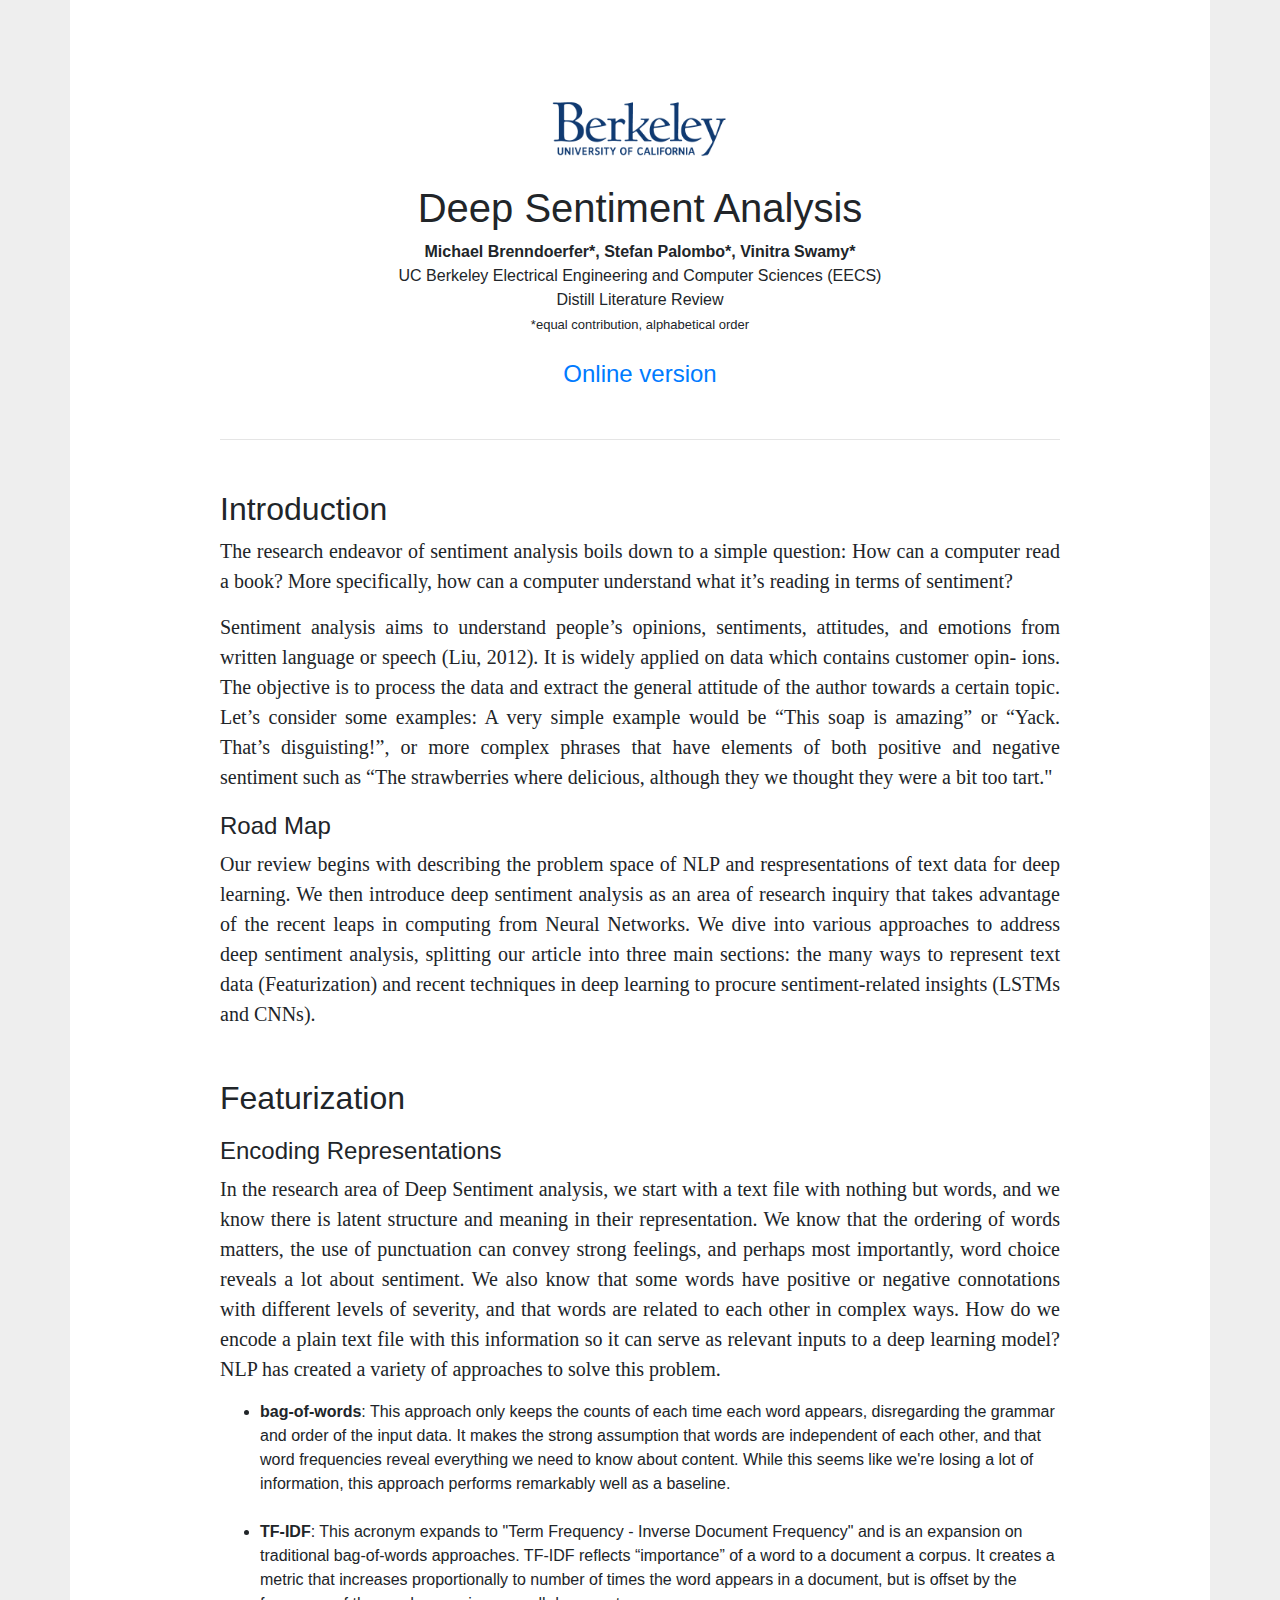
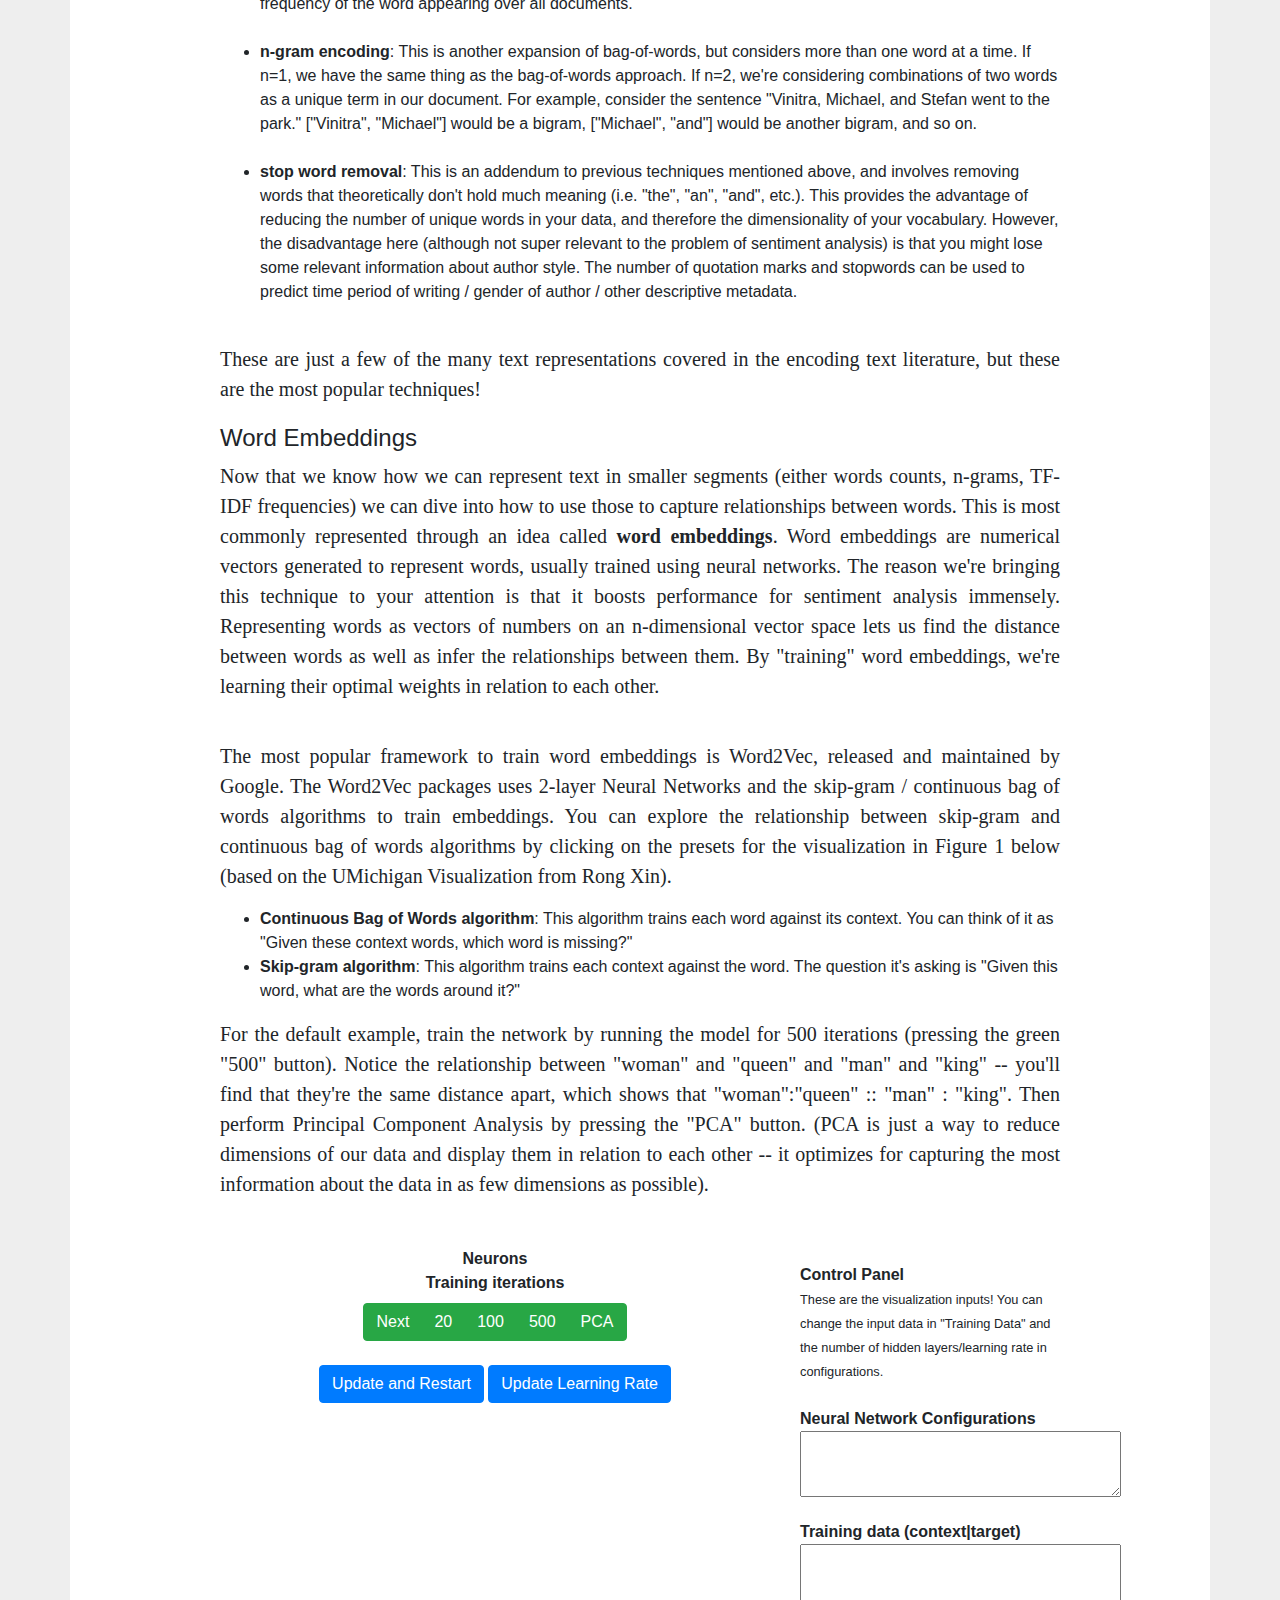
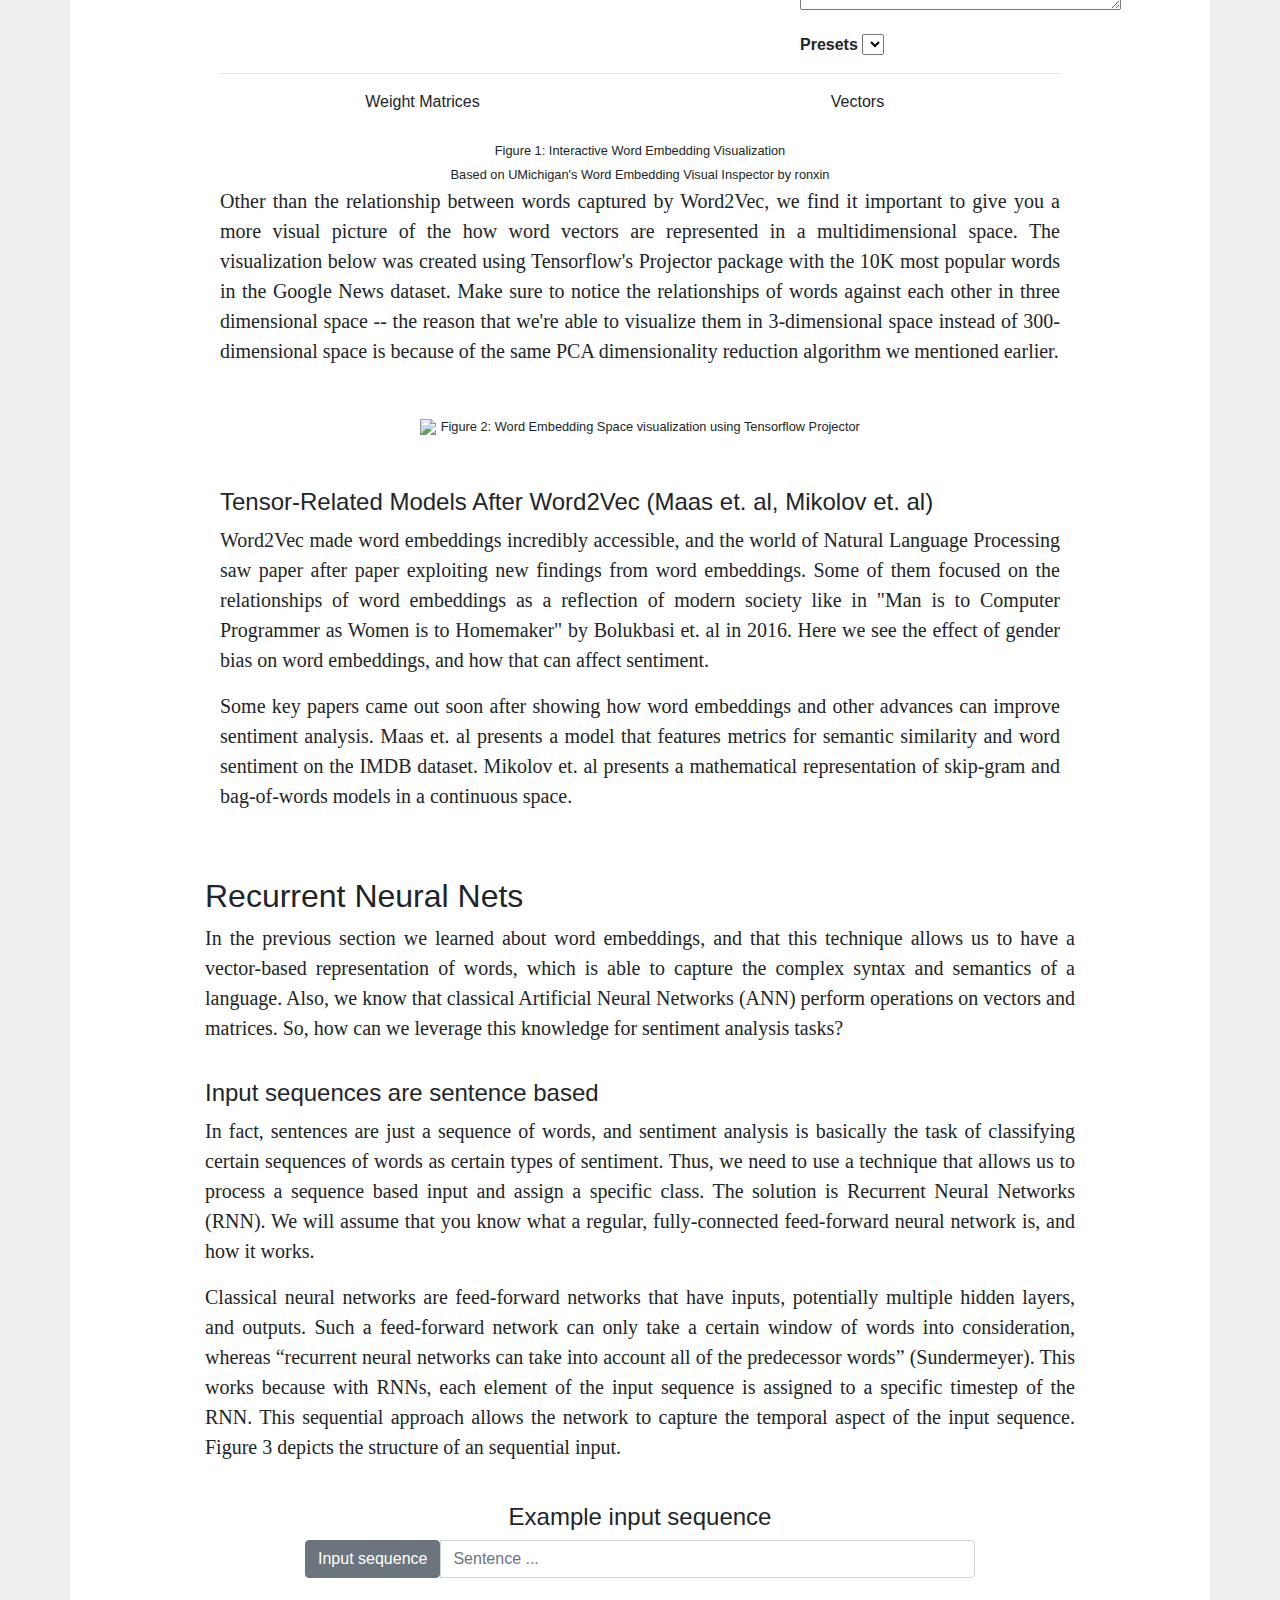
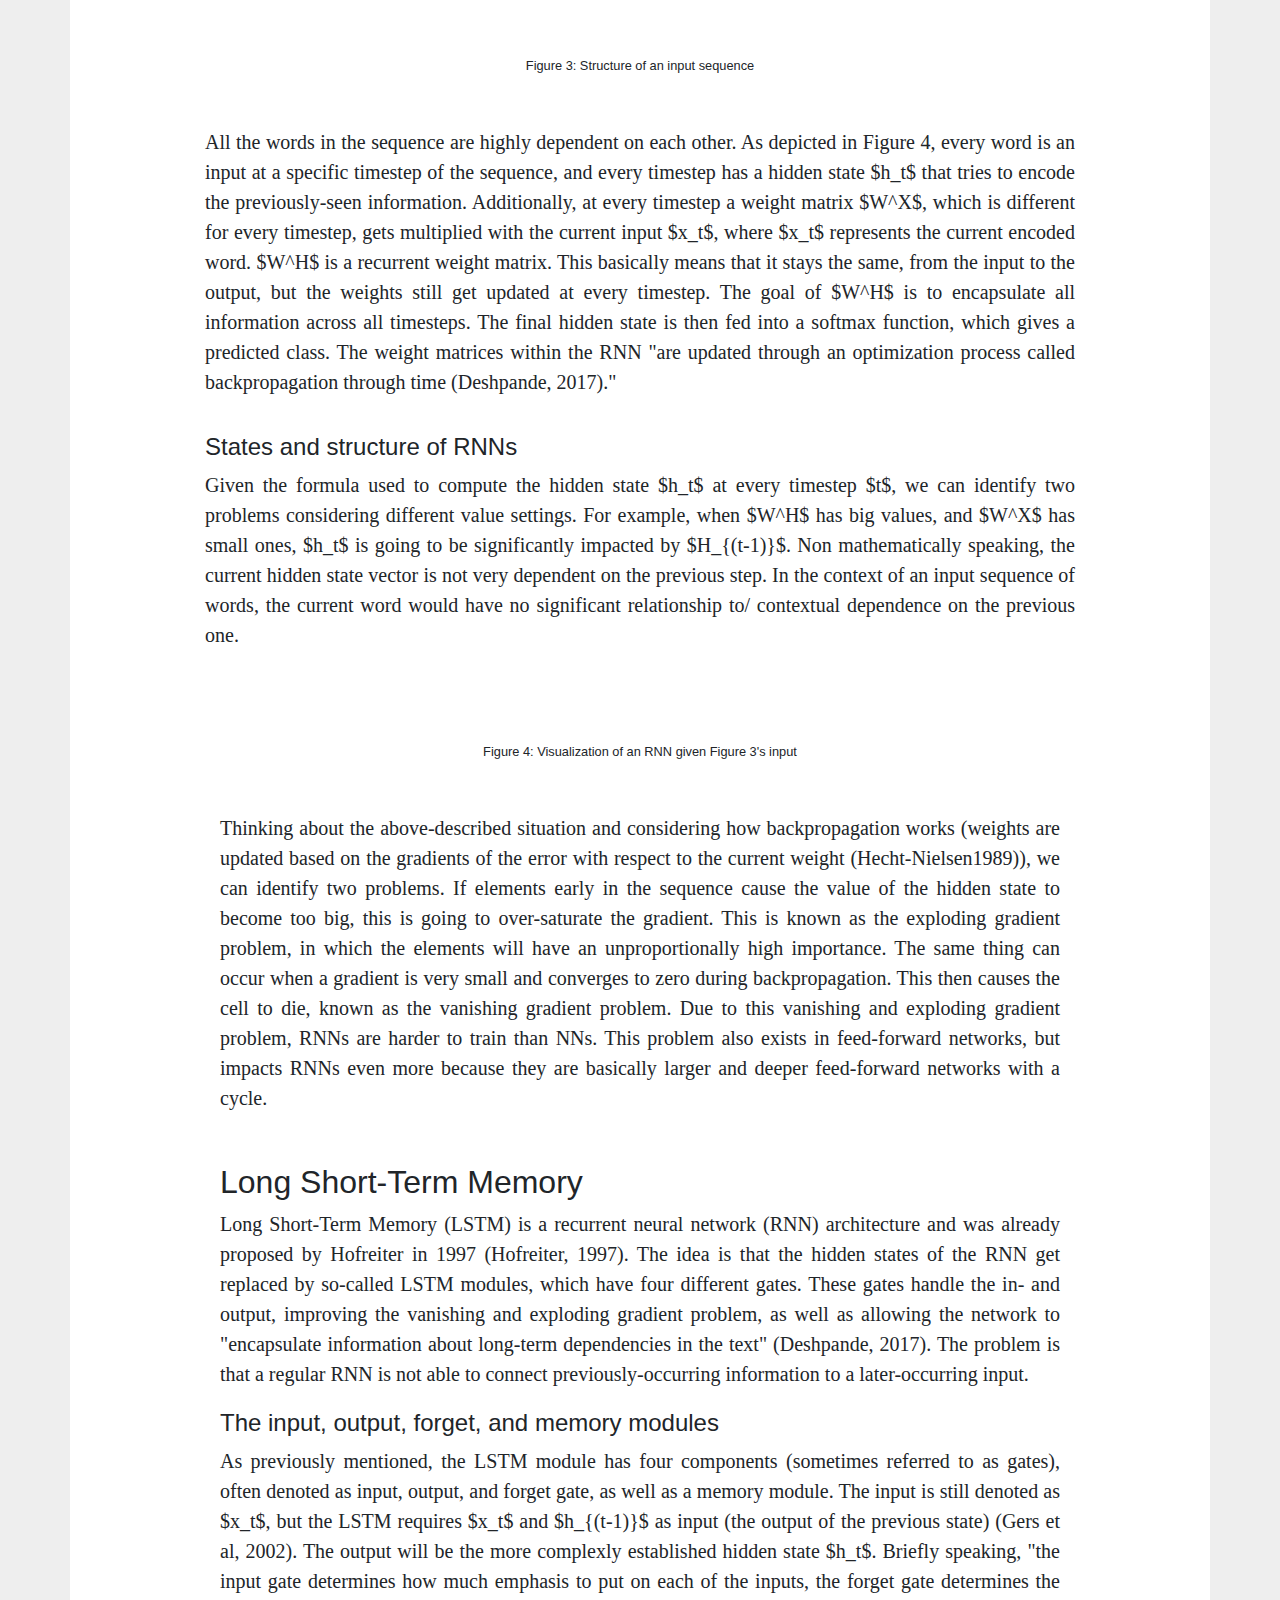
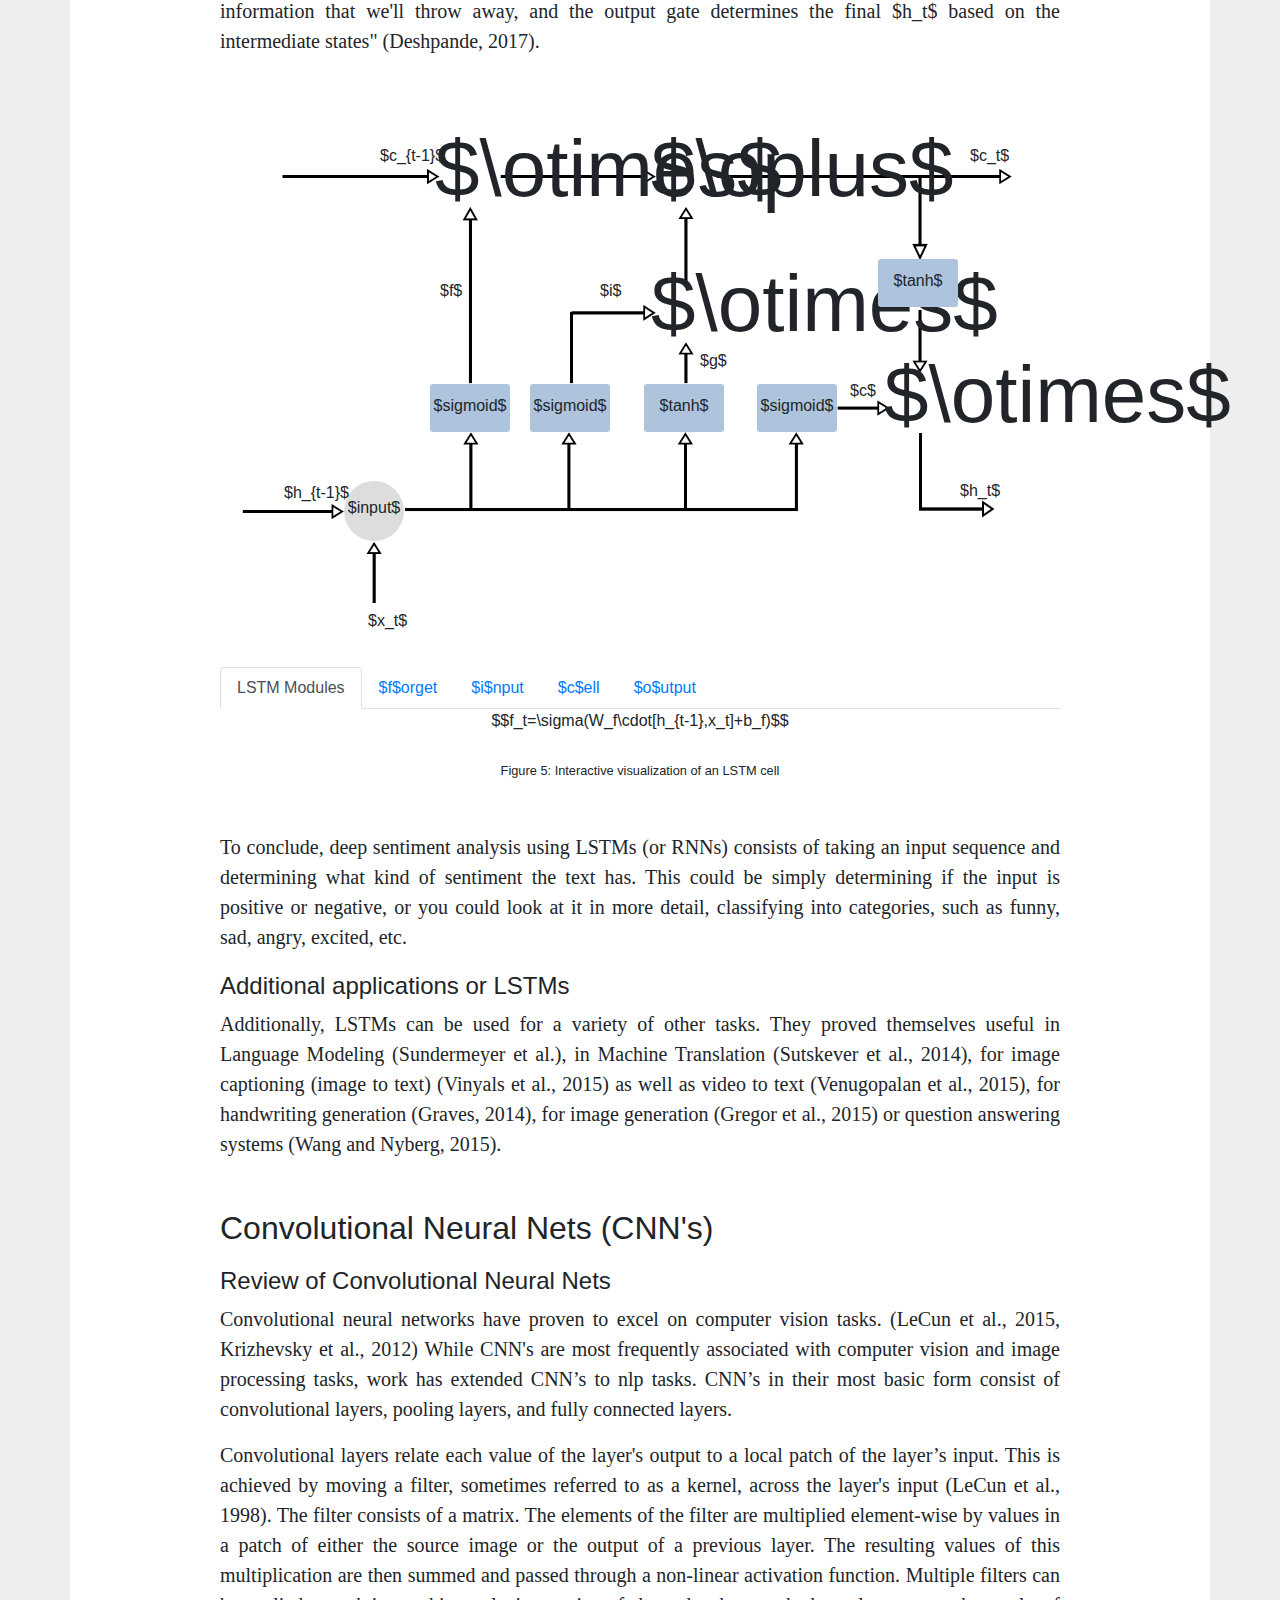
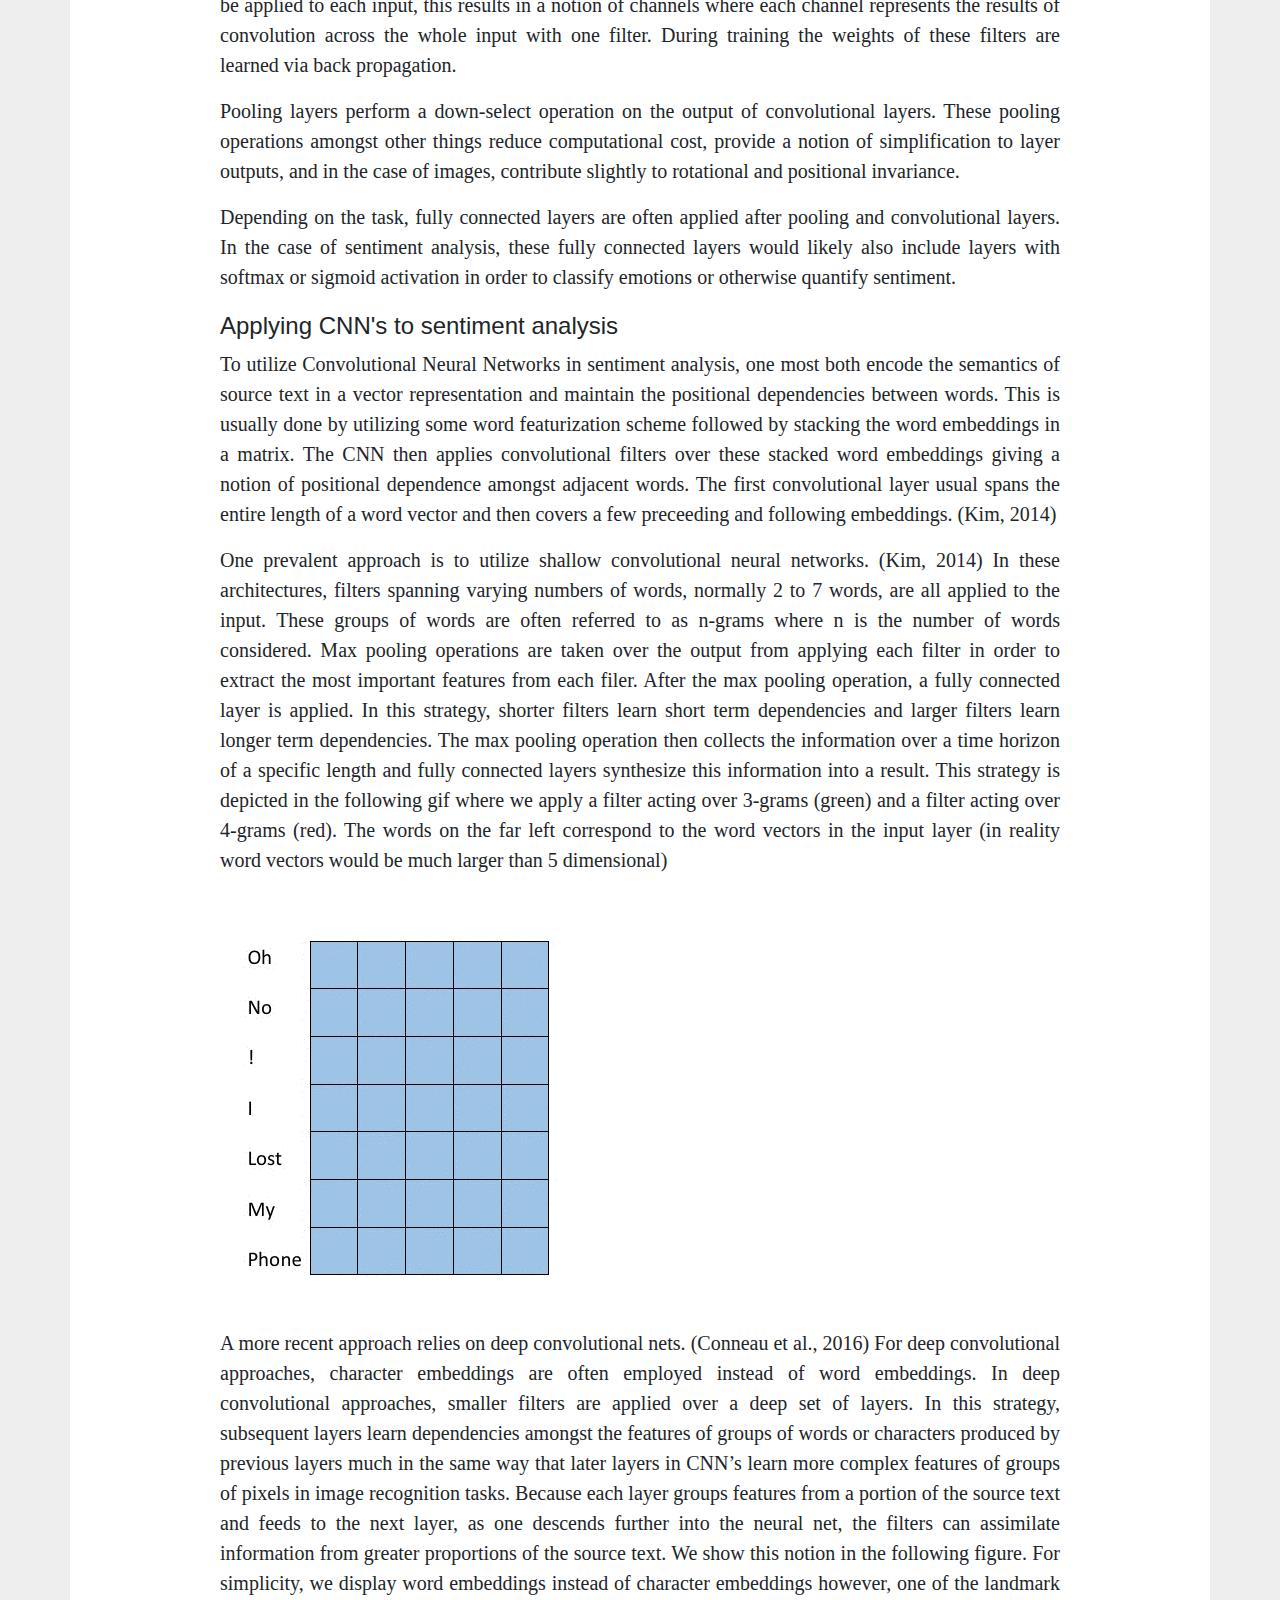
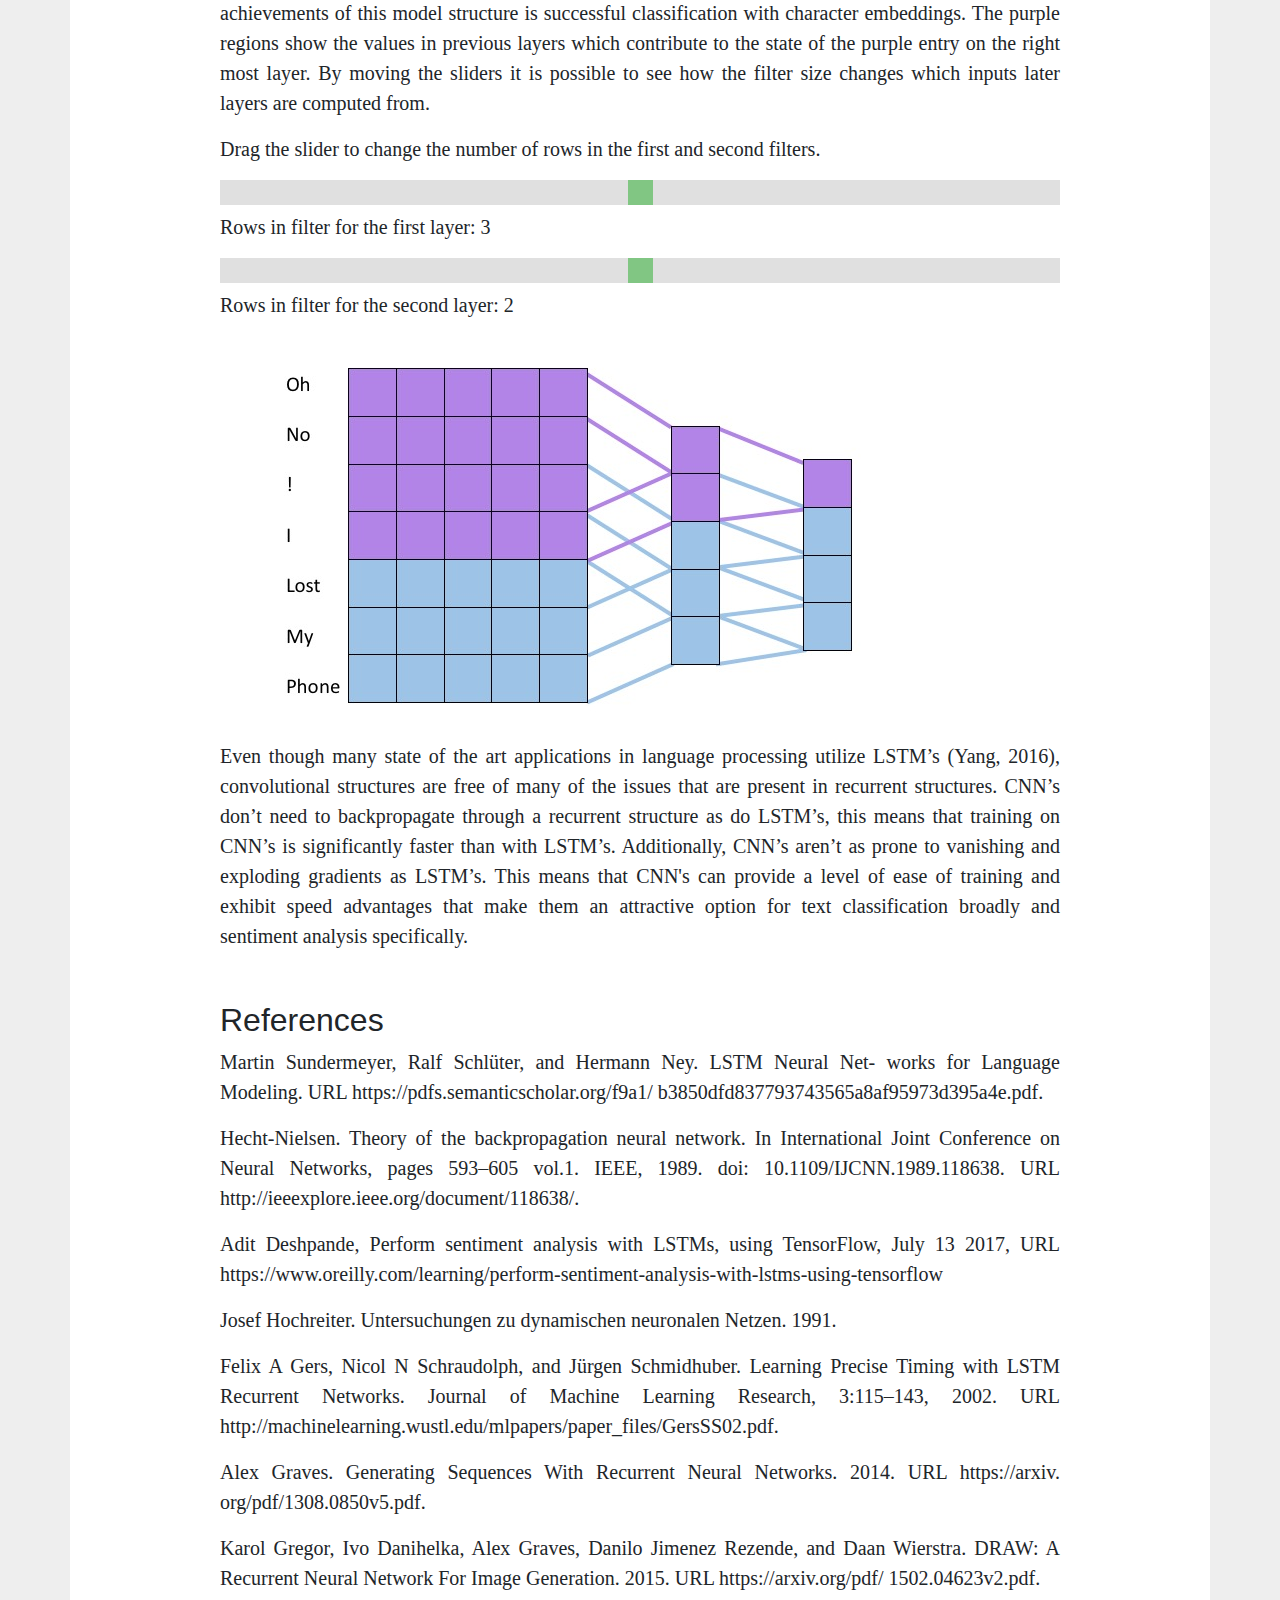
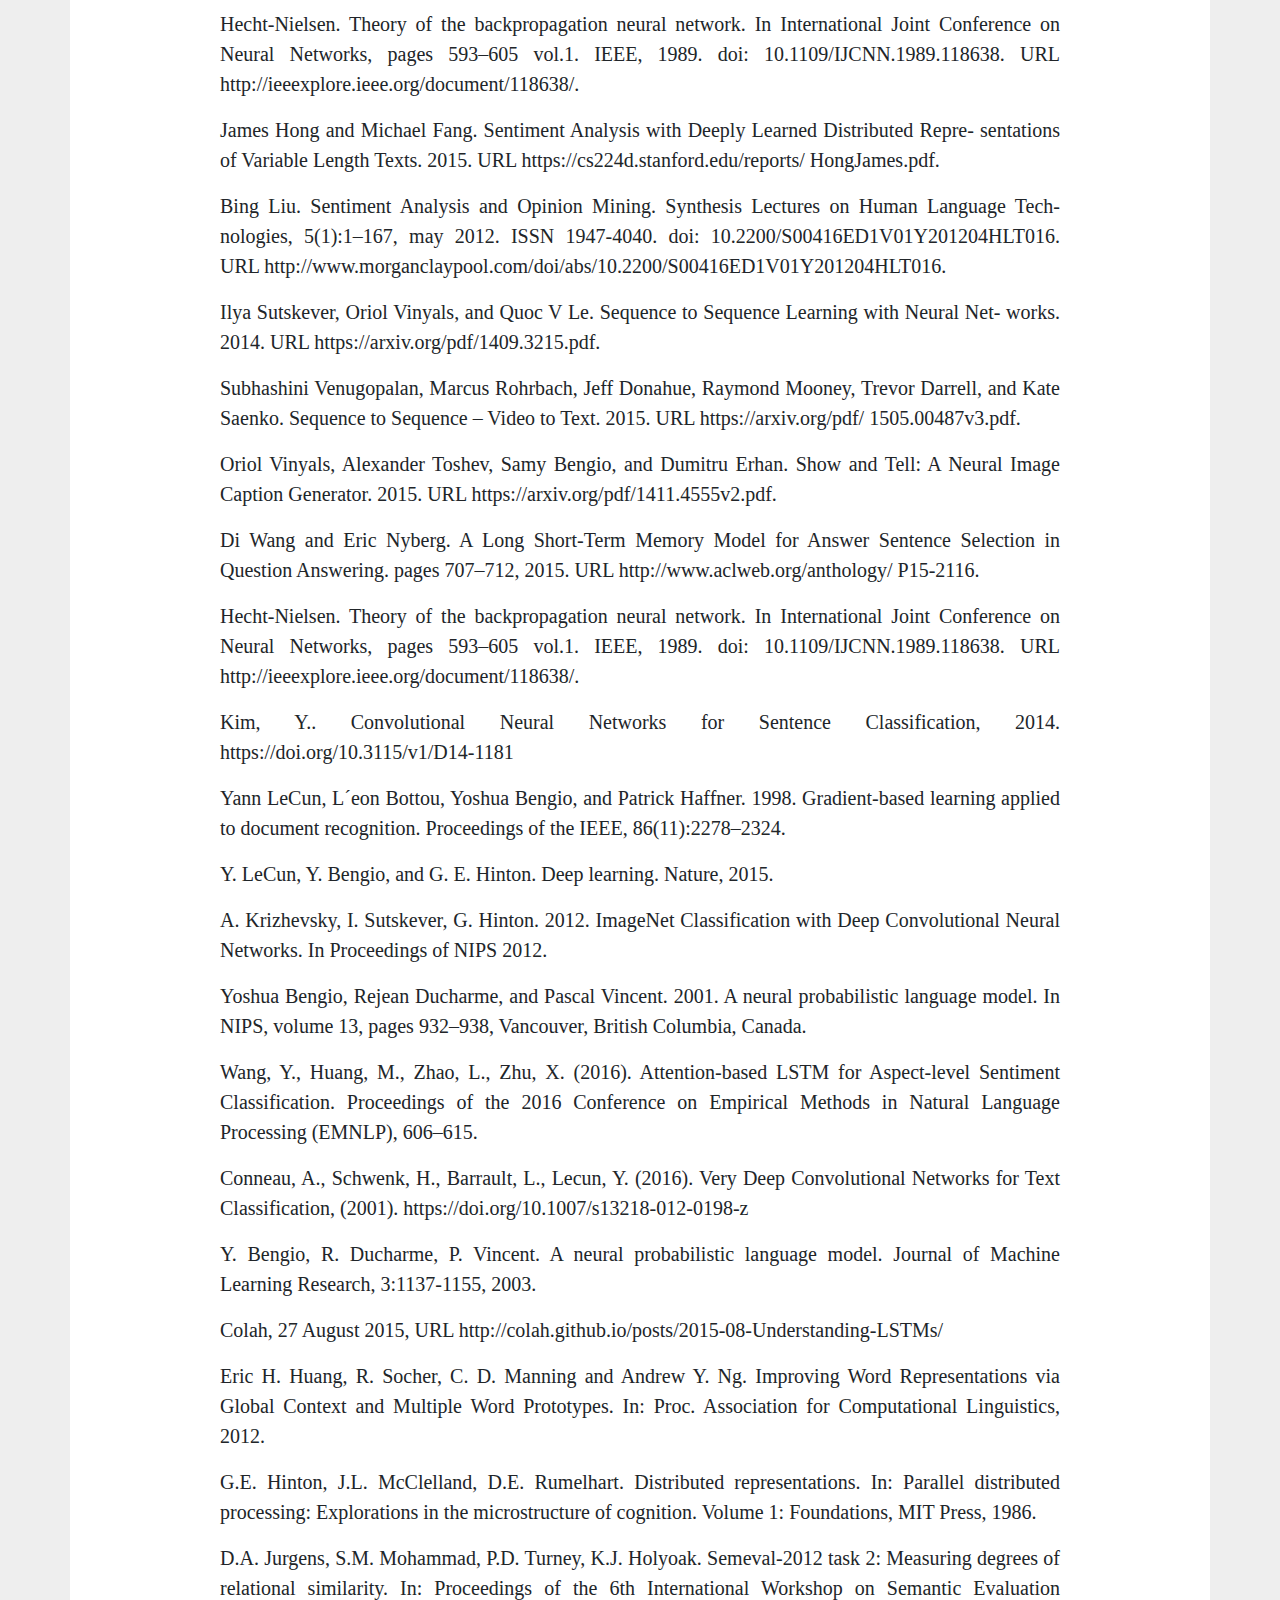
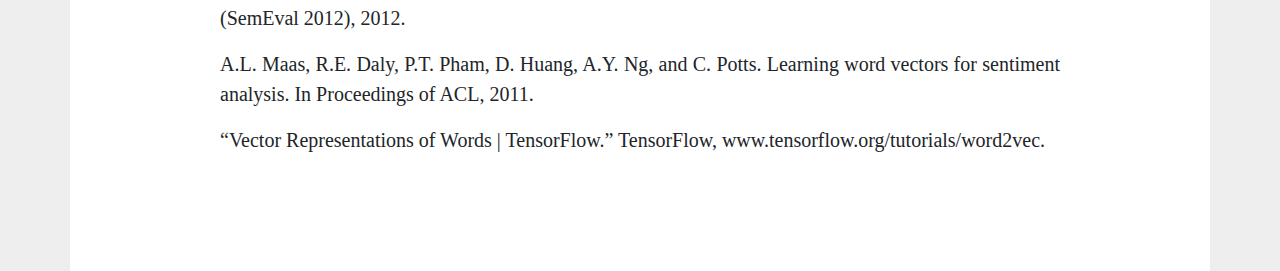
==== commit 9f0e5826: "fix" ====
--- a/index.html
+++ b/index.html
@@ -362,27 +362,78 @@
                 <a class="nav-item nav-link active" id="nav-lstm-tab" data-toggle="tab" href="#nav-lstm" role="tab" aria-controls="nav-lstm" aria-selected="true">LSTM Modules</a>
                 <a class="nav-item nav-link" id="nav-f-tab" data-toggle="tab" href="#nav-f" role="tab" aria-controls="nav-f" aria-selected="false">$f$orget</a>
                 <a class="nav-item nav-link" id="nav-i-tab" data-toggle="tab" href="#nav-i" role="tab" aria-controls="nav-i" aria-selected="false">$i$nput</a>
-                <a class="nav-item nav-link" id="nav-g-tab" data-toggle="tab" href="#nav-g" role="tab" aria-controls="nav-g" aria-selected="false">$c$ell</a>
+                <a class="nav-item nav-link" id="nav-c-tab" data-toggle="tab" href="#nav-c" role="tab" aria-controls="nav-g" aria-selected="false">$c$ell</a>
                 <a class="nav-item nav-link" id="nav-o-tab" data-toggle="tab" href="#nav-o" role="tab" aria-controls="nav-o" aria-selected="false">$o$utput</a>
             </nav>
             <div class="tab-content" id="nav-tabContent">
                 <div class="tab-pane fade show active" id="nav-lstm" role="tabpanel" aria-labelledby="nav-lstm-tab">
                     $$f_t=\sigma(W_f\cdot[h_{t-1},x_t]+b_f)$$
                 </div>
+
                 <div class="tab-pane fade" id="nav-f" role="tabpanel" aria-labelledby="nav-f-tab">
-                    $$f_t=\sigmoid(W)$$
+                    $$f_t=\sigma(W_f\cdot[h_{t-1},x_t]+b_f)$$
                 </div>
-                <div class="tab-pane fade" id="nav-i" role="tabpanel" aria-labelledby="nav-i-tab">i</div>
-                <div class="tab-pane fade" id="nav-g" role="tabpanel" aria-labelledby="nav-g-tab">g</div>
-                <div class="tab-pane fade" id="nav-o" role="tabpanel" aria-labelledby="nav-o-tab">o</div>
+
+                <div class="tab-pane fade" id="nav-i" role="tabpanel" aria-labelledby="nav-i-tab">
+                    $$i_t=\sigma(W_i\cdot[h_{t-1},x_t]+b_i)$$
+                    $$c_t=tanh(W_c\cdot[h_{t-1},x_t]+b_c)$$
+                </div>
+
+                <div class="tab-pane fade" id="nav-c" role="tabpanel" aria-labelledby="nav-c-tab">
+                    $$c_t=f_t\cdot c_{t-1}+i_t\cdot c_t$$
+                </div>
+                <div class="tab-pane fade" id="nav-o" role="tabpanel" aria-labelledby="nav-o-tab">
+                    $$i_t=\sigma(W_o\cdot[h_{t-1},x_t]+b_o)$$
+                    $$h_t=o_t\cdot tanh(c_t)$$
+                </div>
             </div>
         </div>
     </div>
 
     <script>
+        function des(){
+            $('#nav-lstm-tab').removeClass('active');
+            $('#nav-f-tab').removeClass('active');
+            $('#nav-i-tab').removeClass('active');
+            $('#nav-c-tab').removeClass('active');
+            $('#nav-o-tab').removeClass('active');
+
+            $('#nav-lstm').removeClass('active');
+            $('#nav-f').removeClass('active');
+            $('#nav-i').removeClass('active');
+            $('#nav-c').removeClass('active');
+            $('#nav-o').removeClass('active');
+        }
         $(document).ready(function(){
+            $('#nav-lstm-tab').click(function(){
+                $('.lstm-bg').attr({'src':'img/lstm.png'});
+                des();
+                $(this).addClass('active');
+                $('#nav-lstm').addClass('active show fade');
+            });
             $('#nav-f-tab').click(function(){
                 $('.lstm-bg').attr({'src':'img/fg.png'});
+                des();
+                $(this).addClass('active');
+                $('#nav-f').addClass('active show fade');
+            });
+            $('#nav-i-tab').click(function(){
+                $('.lstm-bg').attr({'src':'img/ig.png'});
+                des();
+                $(this).addClass('active');
+                $('#nav-i').addClass('active show fade');
+            });
+            $('#nav-c-tab').click(function(){
+                $('.lstm-bg').attr({'src':'img/cg.png'});
+                des();
+                $(this).addClass('active');
+                $('#nav-c').addClass('active show fade');
+            });
+            $('#nav-o-tab').click(function(){
+                $('.lstm-bg').attr({'src':'img/ohg.png'});
+                des();
+                $(this).addClass('active');
+                $('#nav-o').addClass('active show fade');
             });
         });
     </script>
@@ -509,6 +560,8 @@
 
     <p>Y. Bengio, R. Ducharme, P. Vincent. A neural probabilistic language model. Journal of Machine Learning Research, 3:1137-1155, 2003.</p>
 
+    <p>Colah, 27 August 2015, URL http://colah.github.io/posts/2015-08-Understanding-LSTMs/</p>
+
   <p>Eric H. Huang, R. Socher, C. D. Manning and Andrew Y. Ng. Improving Word Representations via Global Context and Multiple Word Prototypes. In: Proc. Association for Computational Linguistics, 2012.</p>
 
   <p>G.E. Hinton, J.L. McClelland, D.E. Rumelhart. Distributed representations. In: Parallel distributed processing: Explorations in the microstructure of cognition. Volume 1: Foundations, MIT Press, 1986.</p>
@@ -518,6 +571,7 @@
   <p>A.L. Maas, R.E. Daly, P.T. Pham, D. Huang, A.Y. Ng, and C. Potts. Learning word vectors for sentiment analysis. In Proceedings of ACL, 2011.</p>
 
   <p>“Vector Representations of Words  |  TensorFlow.” TensorFlow, www.tensorflow.org/tutorials/word2vec.</p>
+
 
 </div>
 </div>
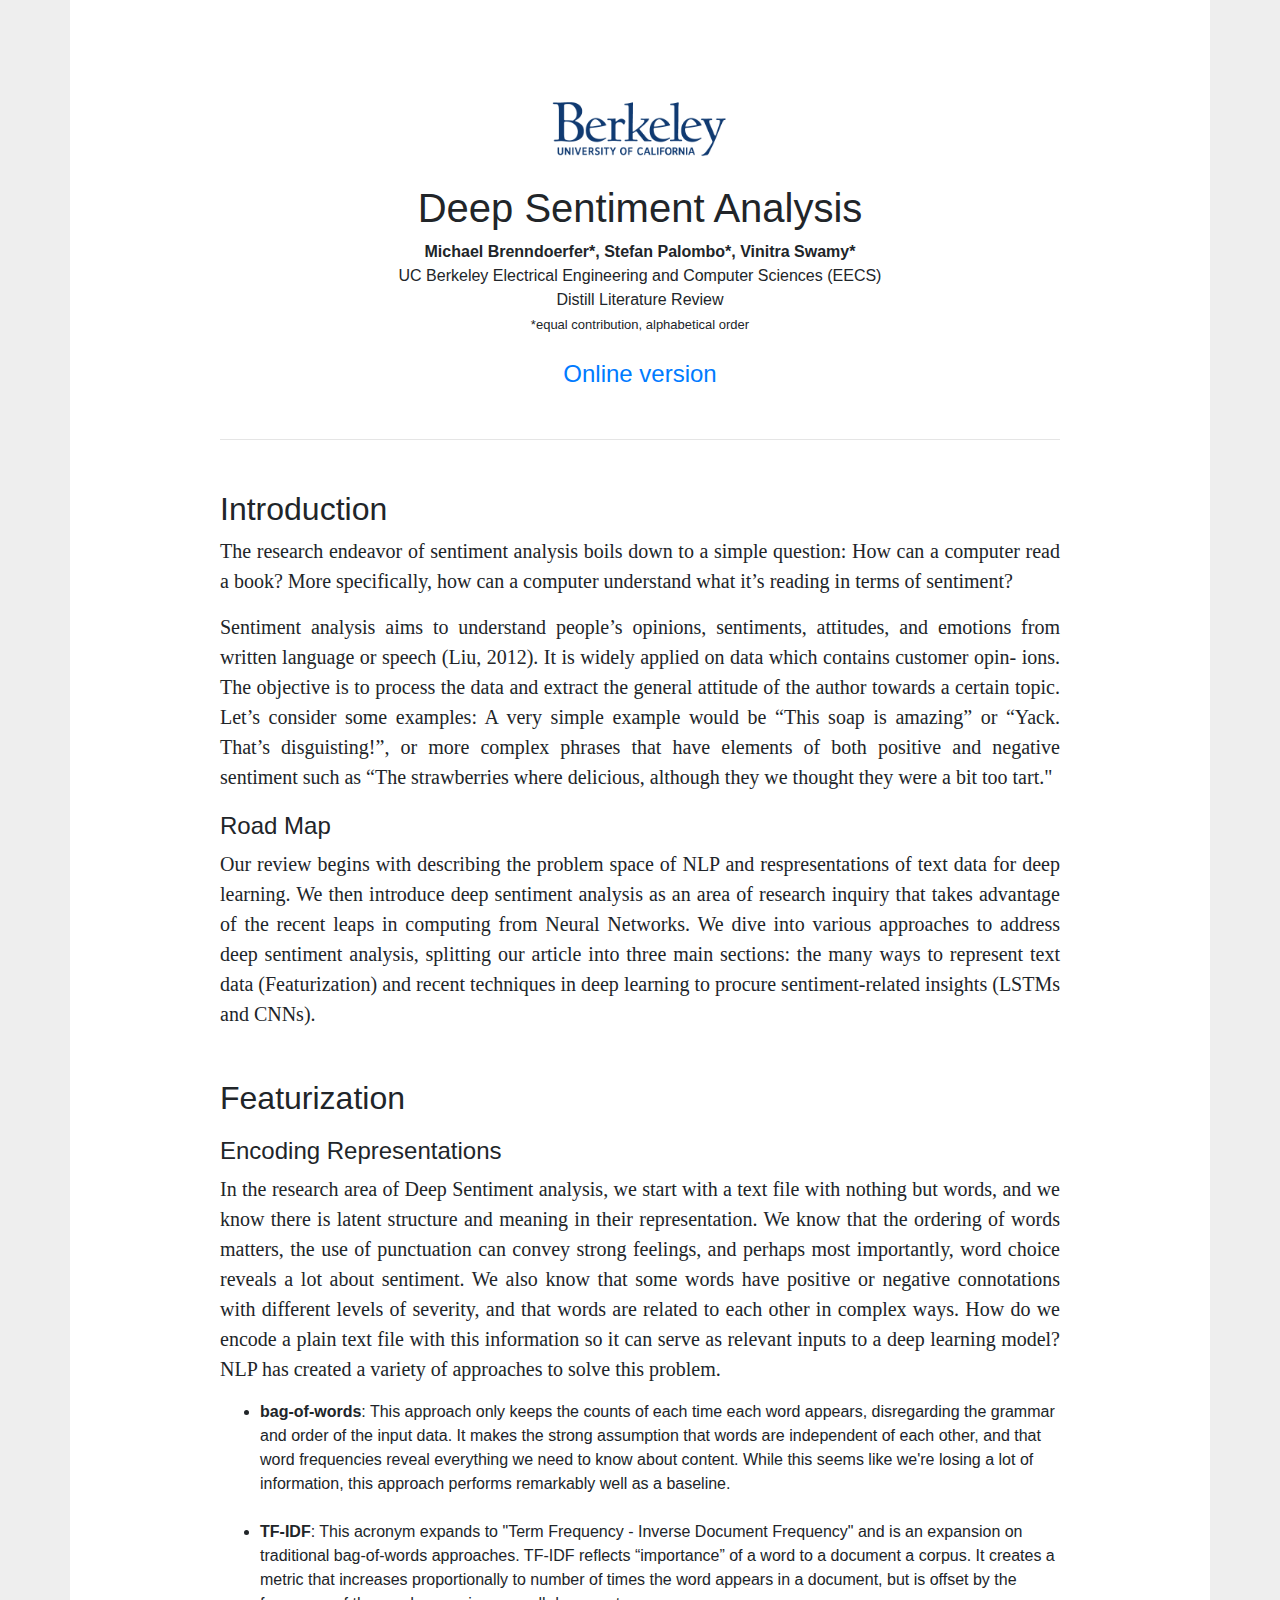
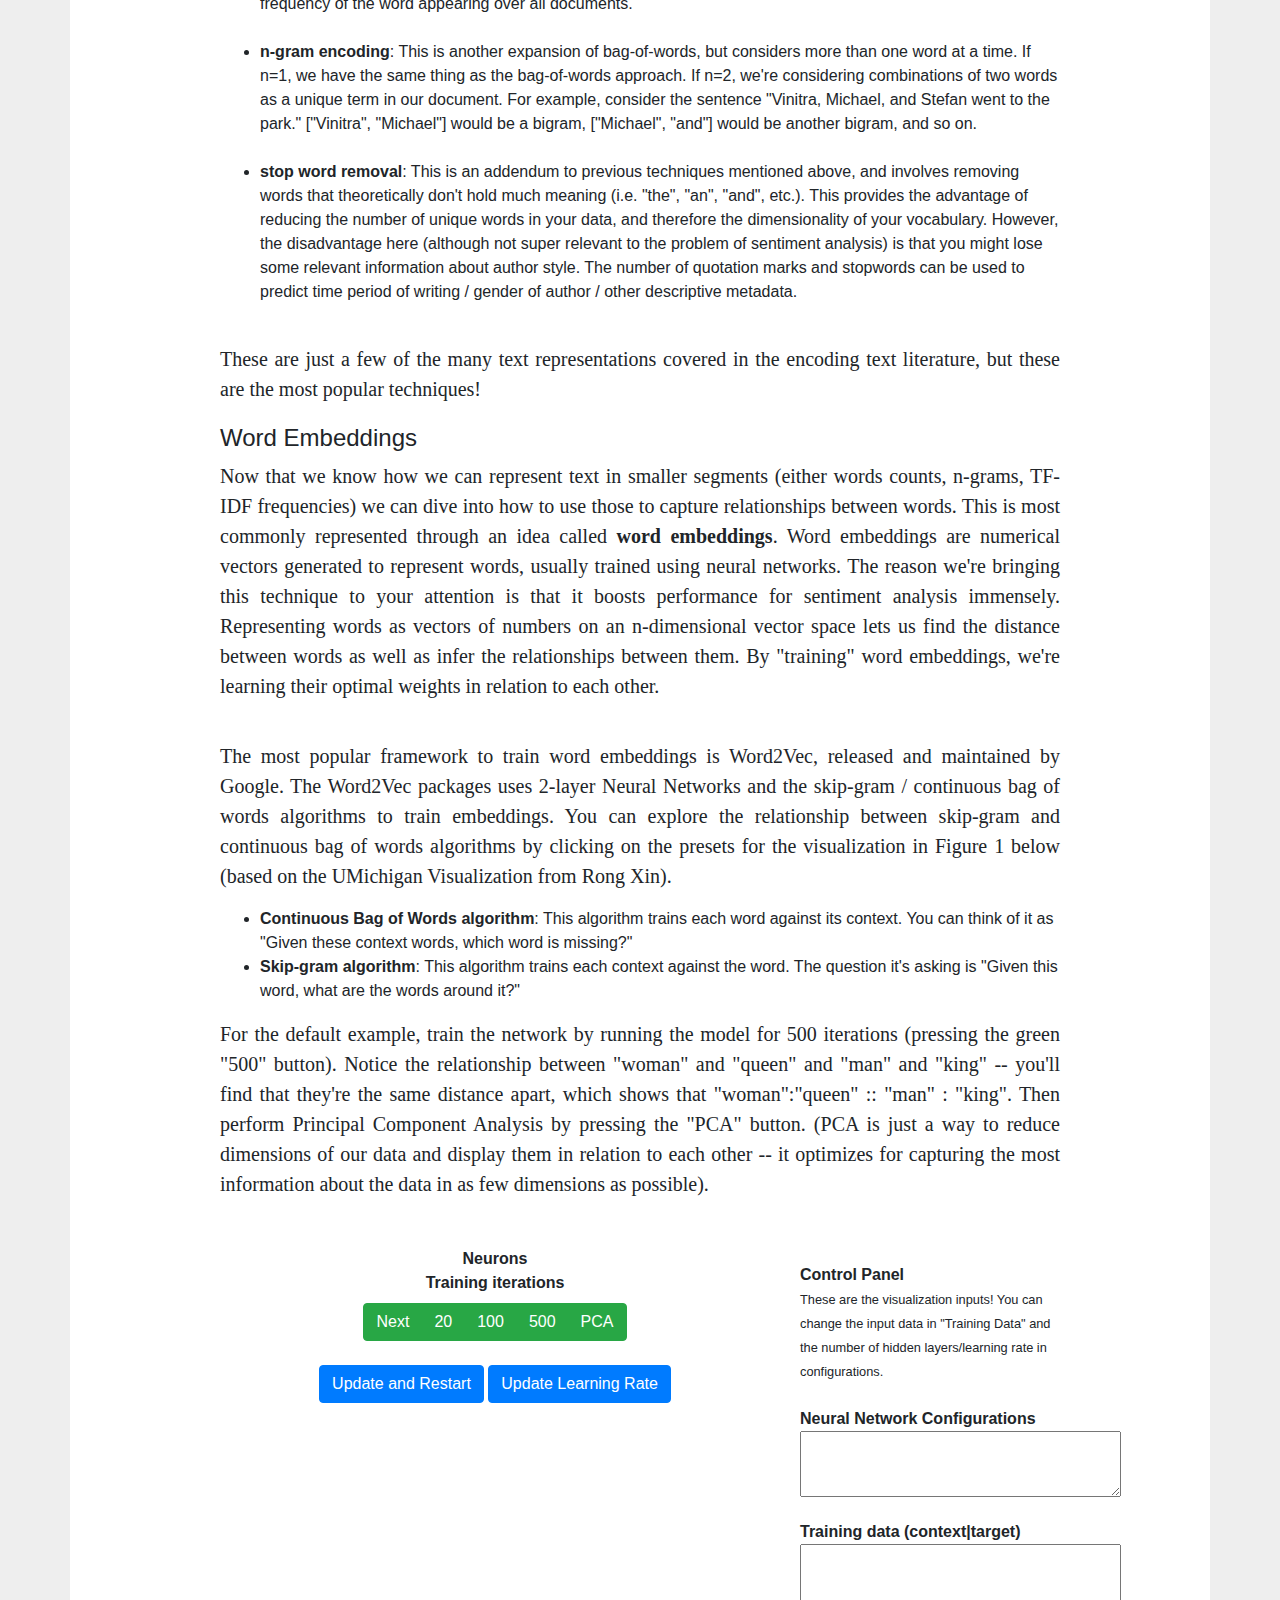
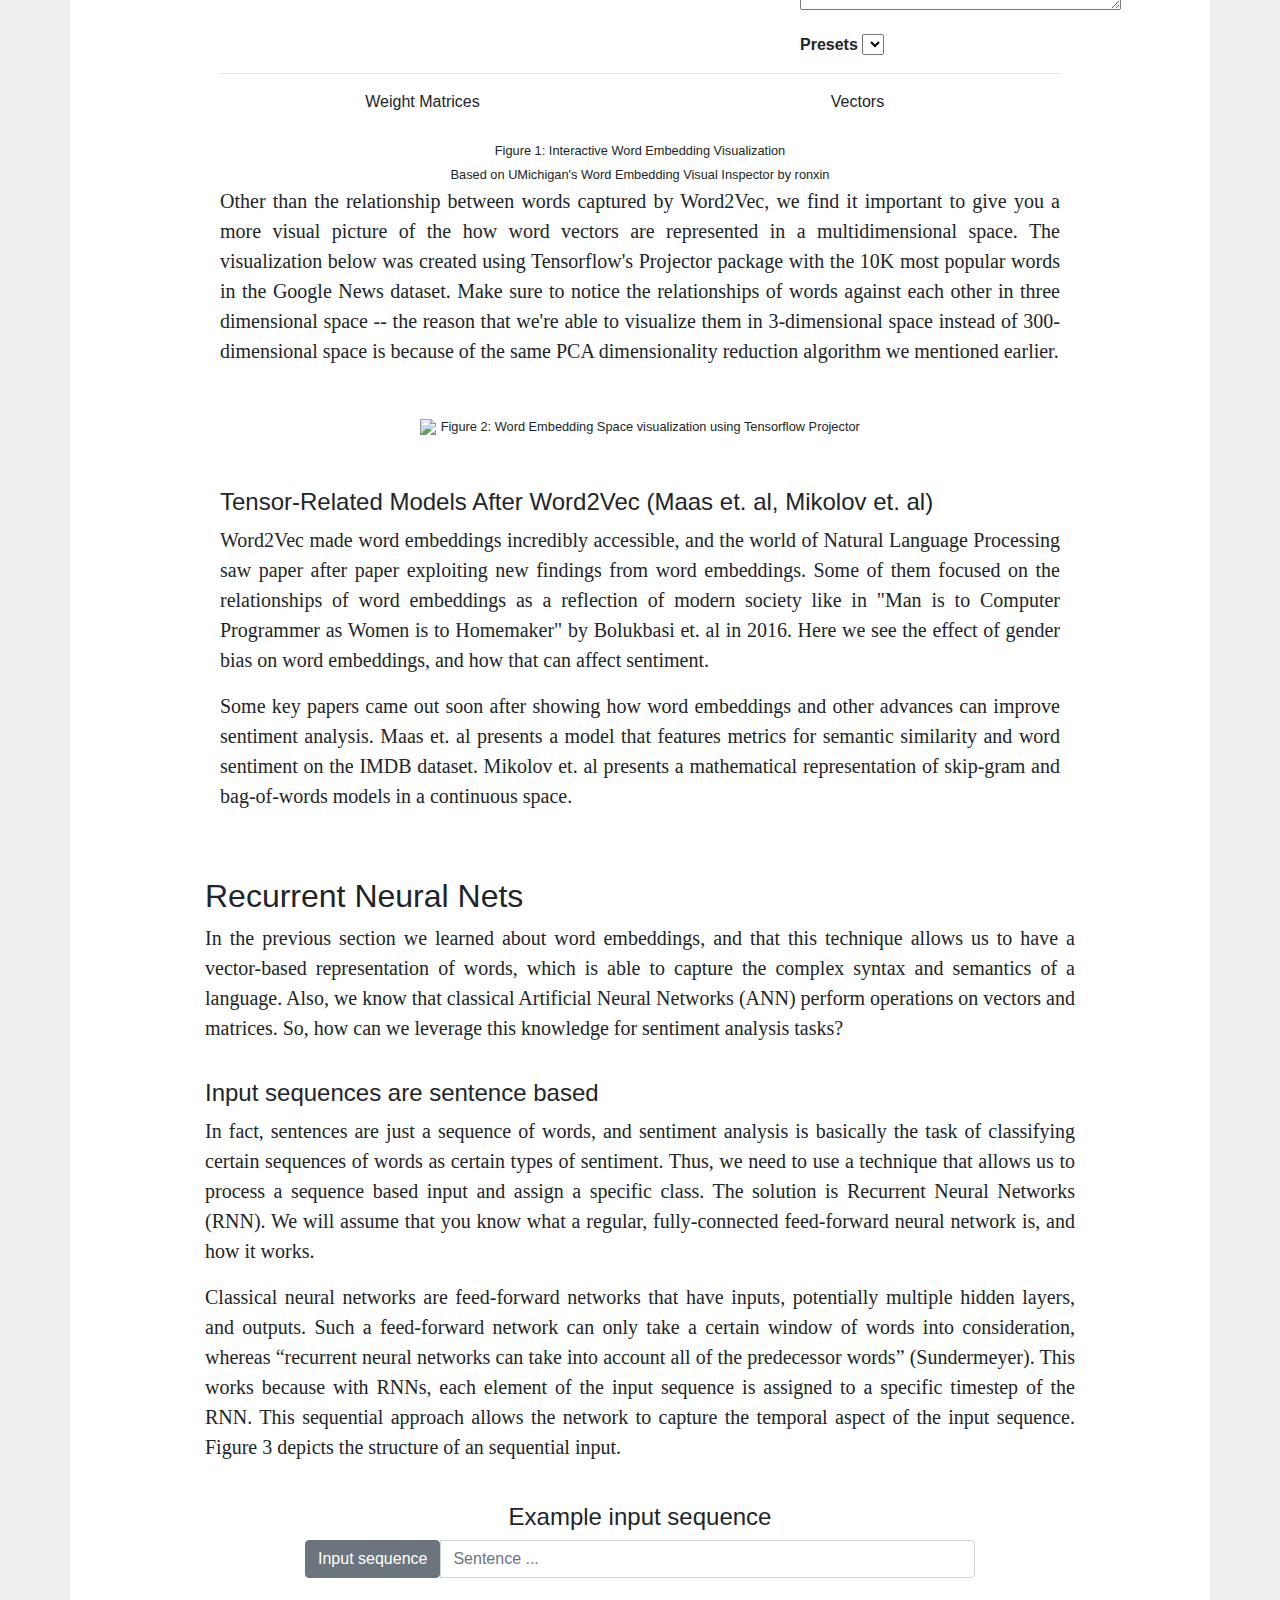
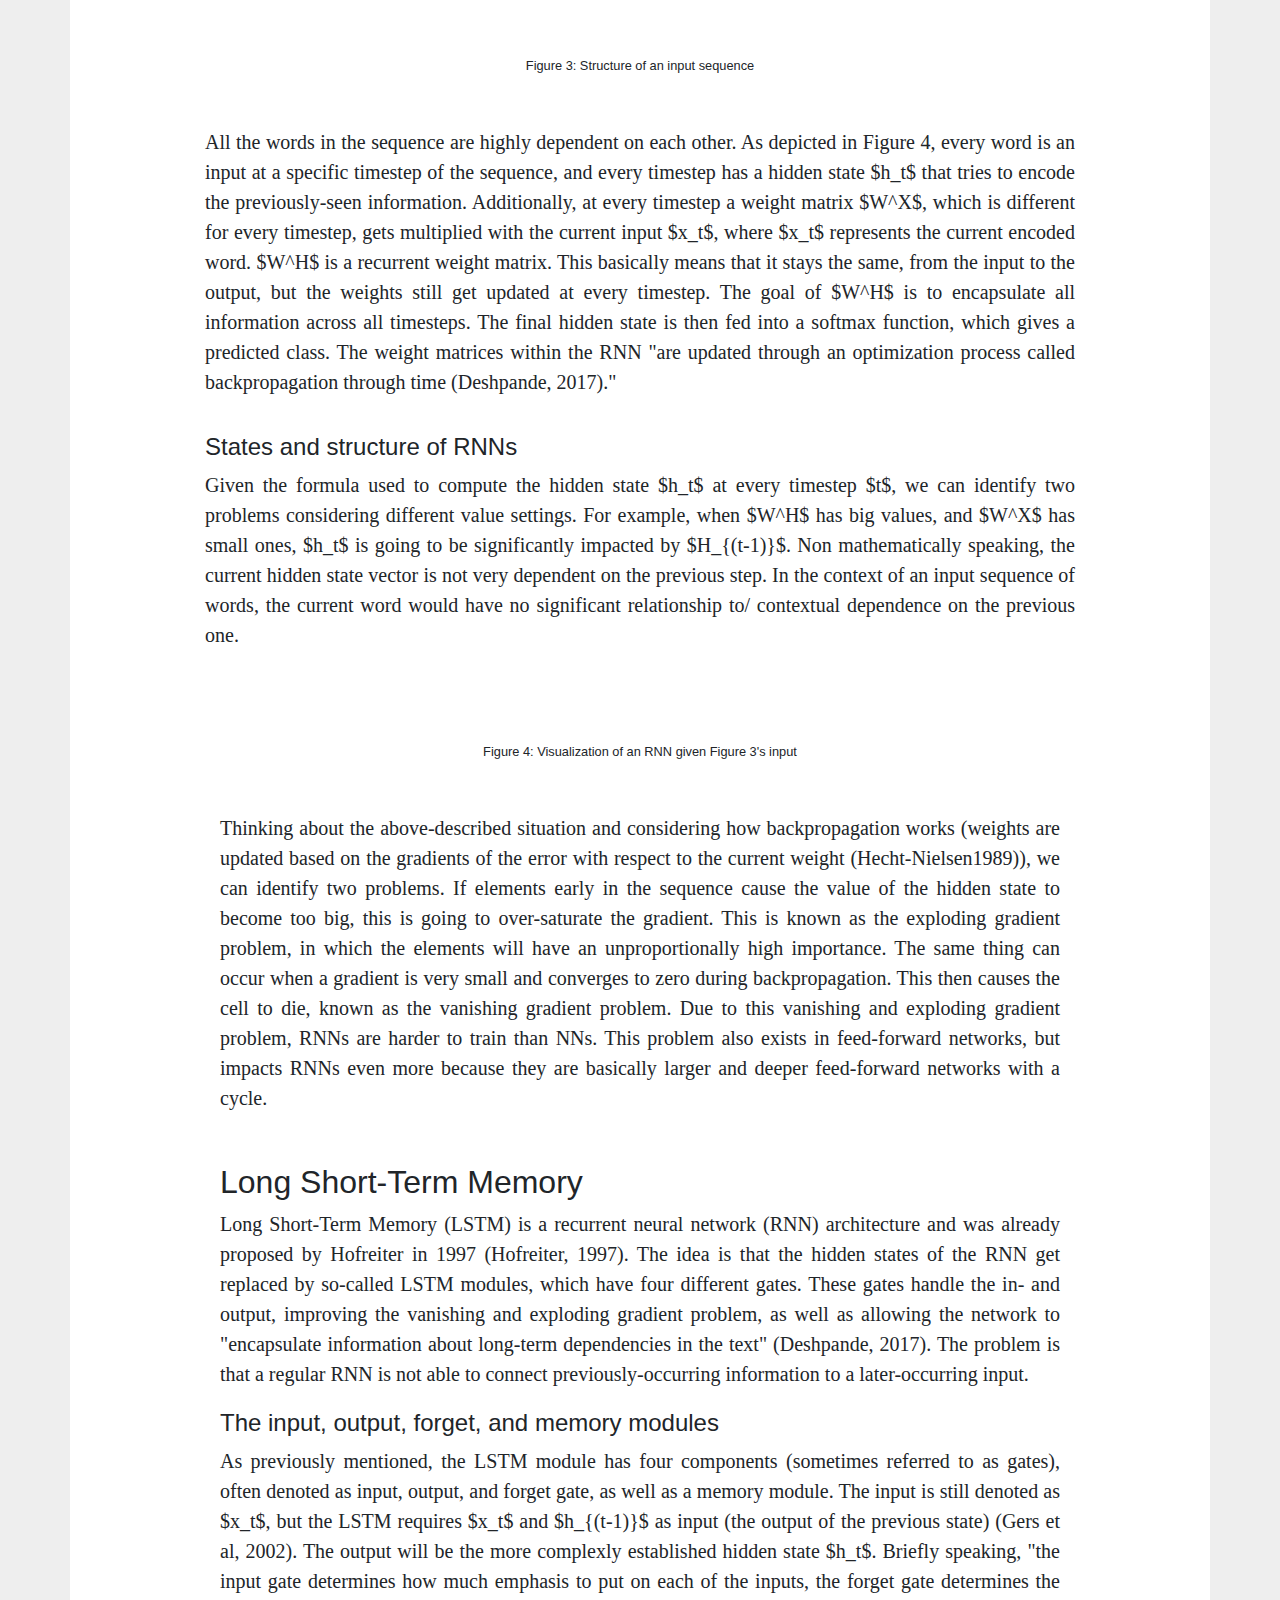
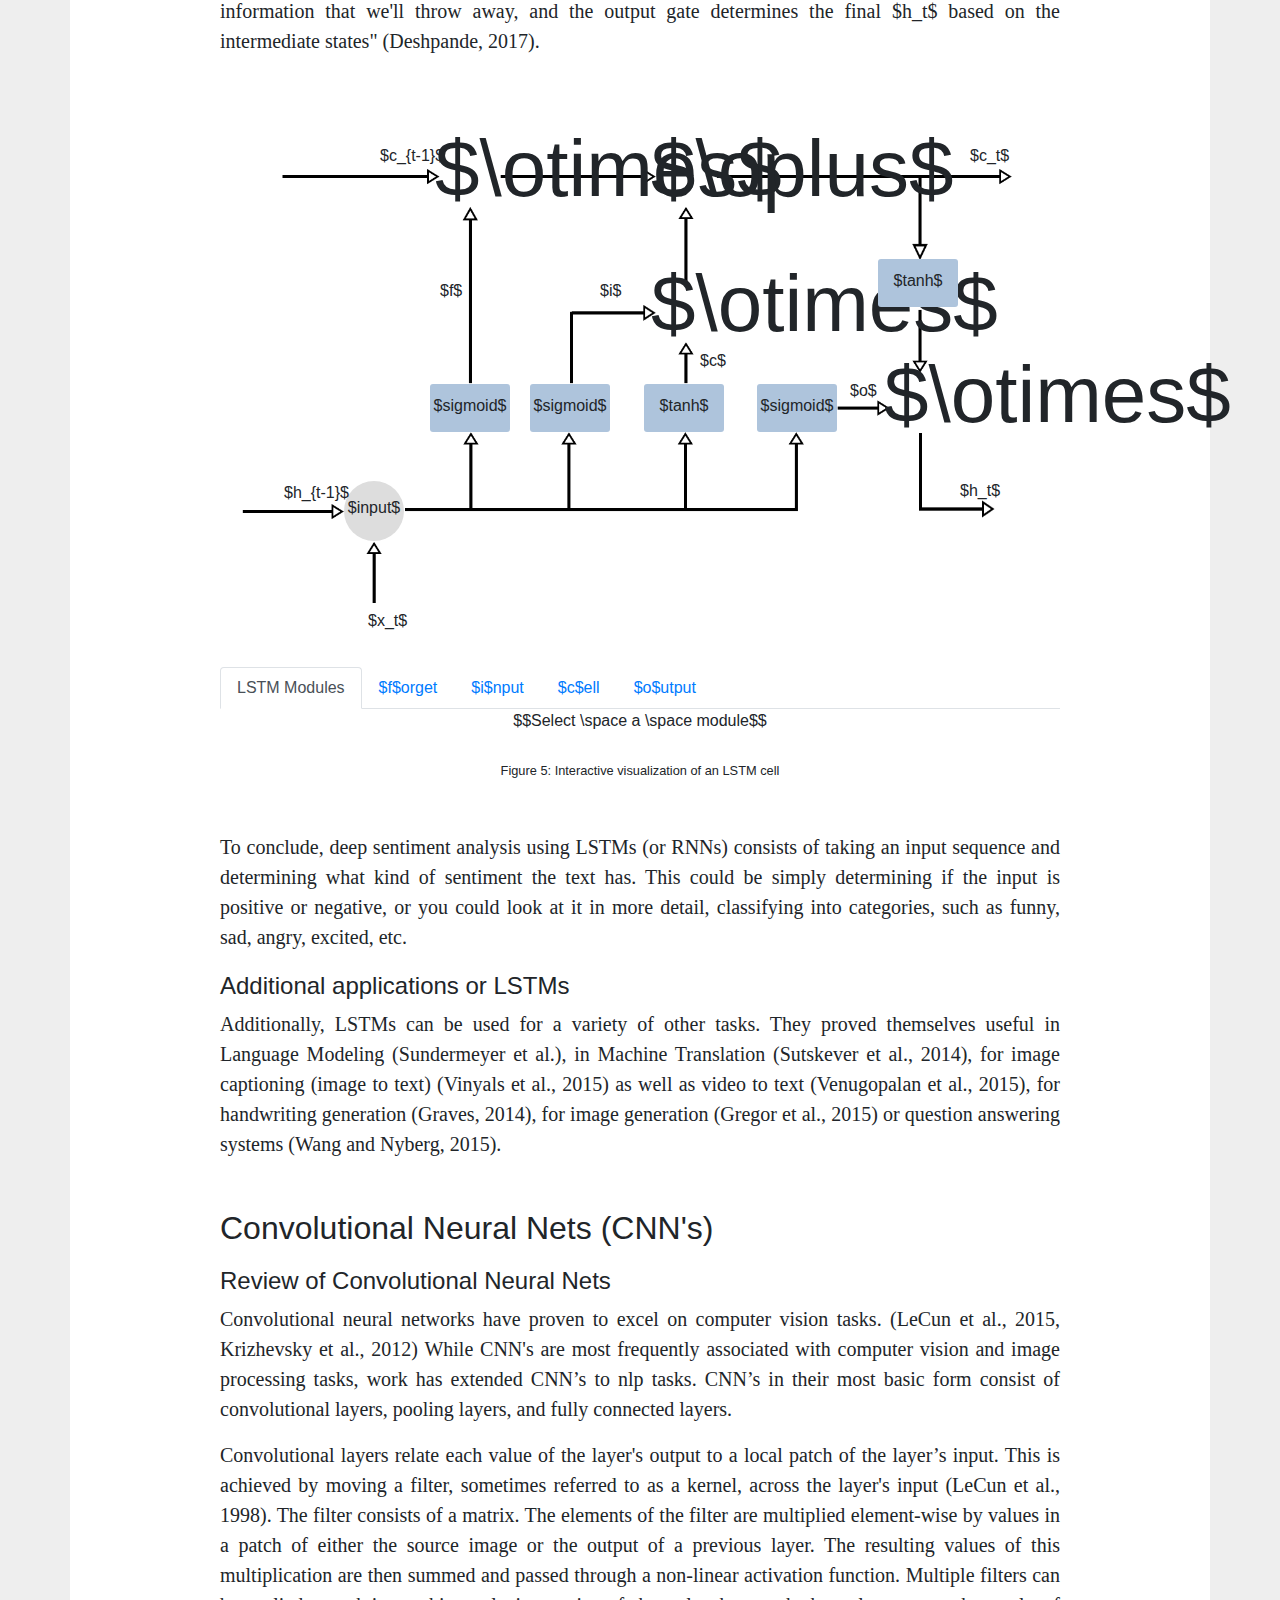
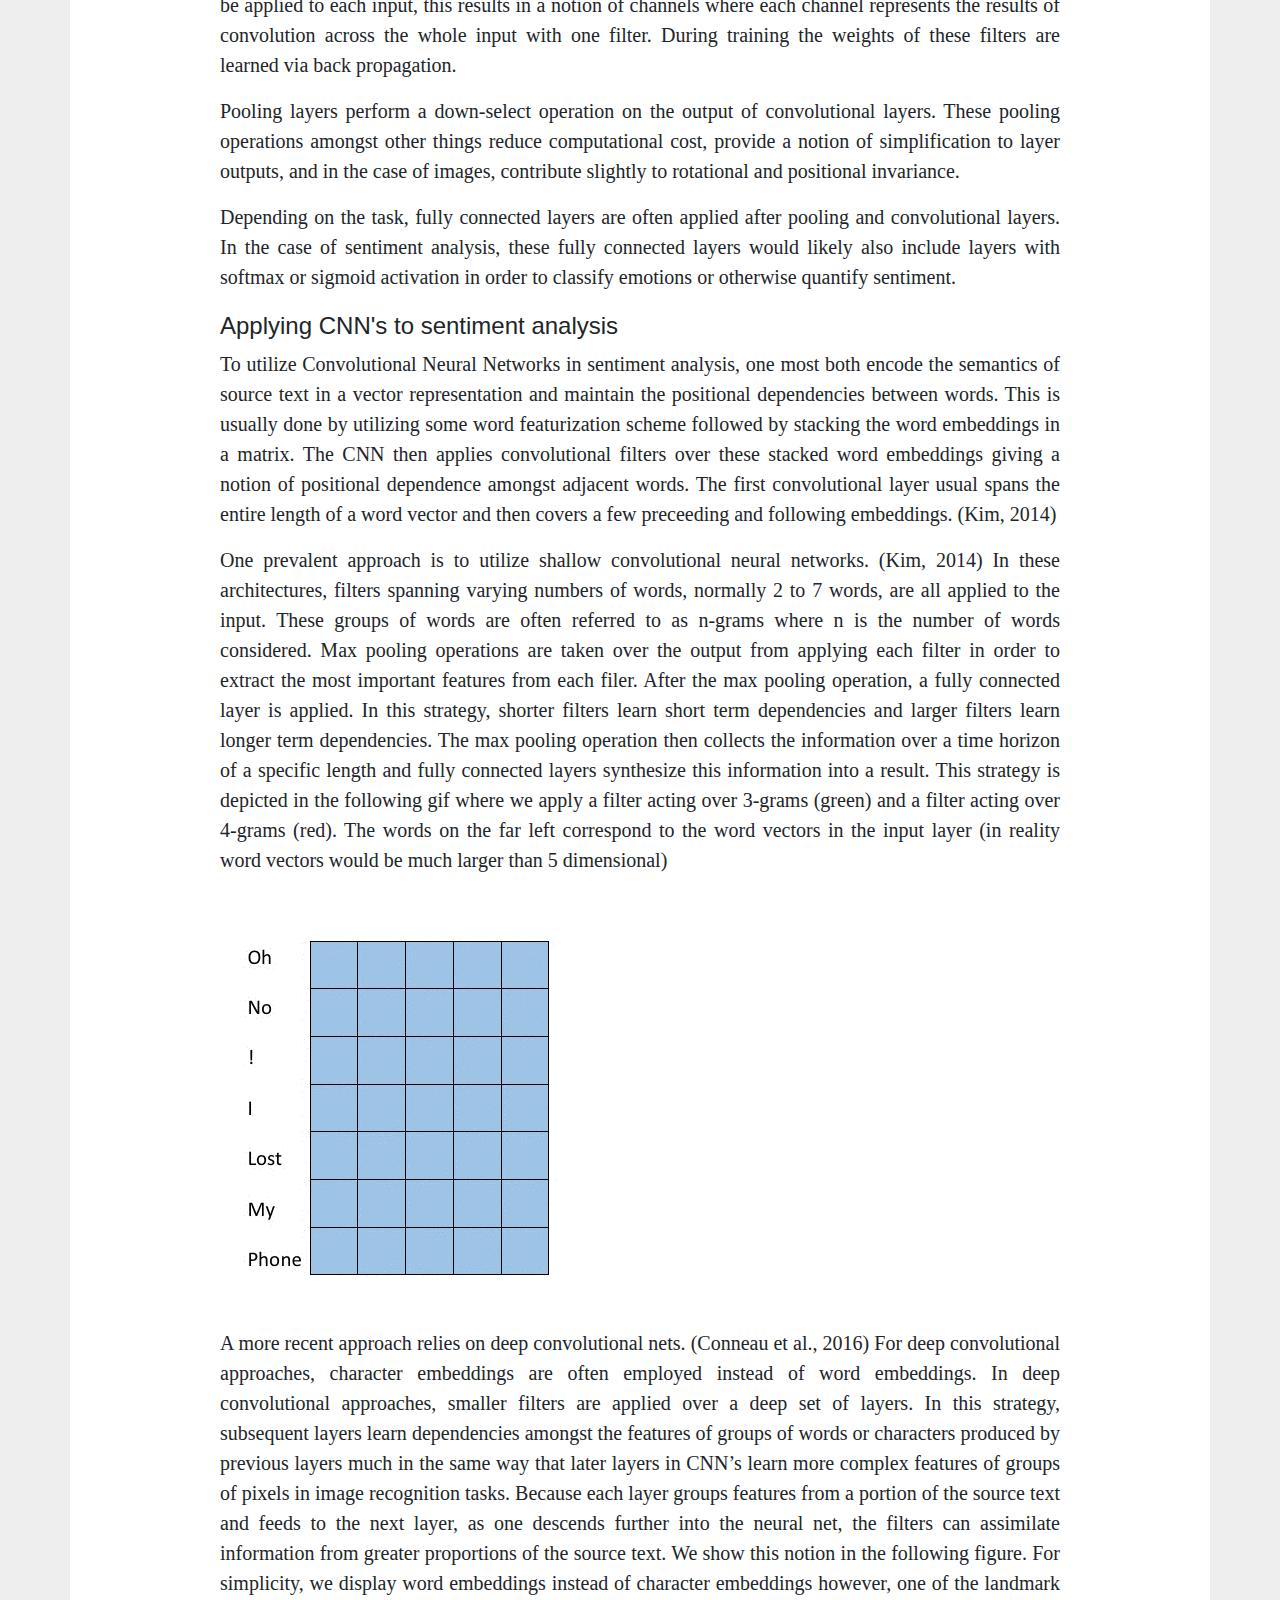
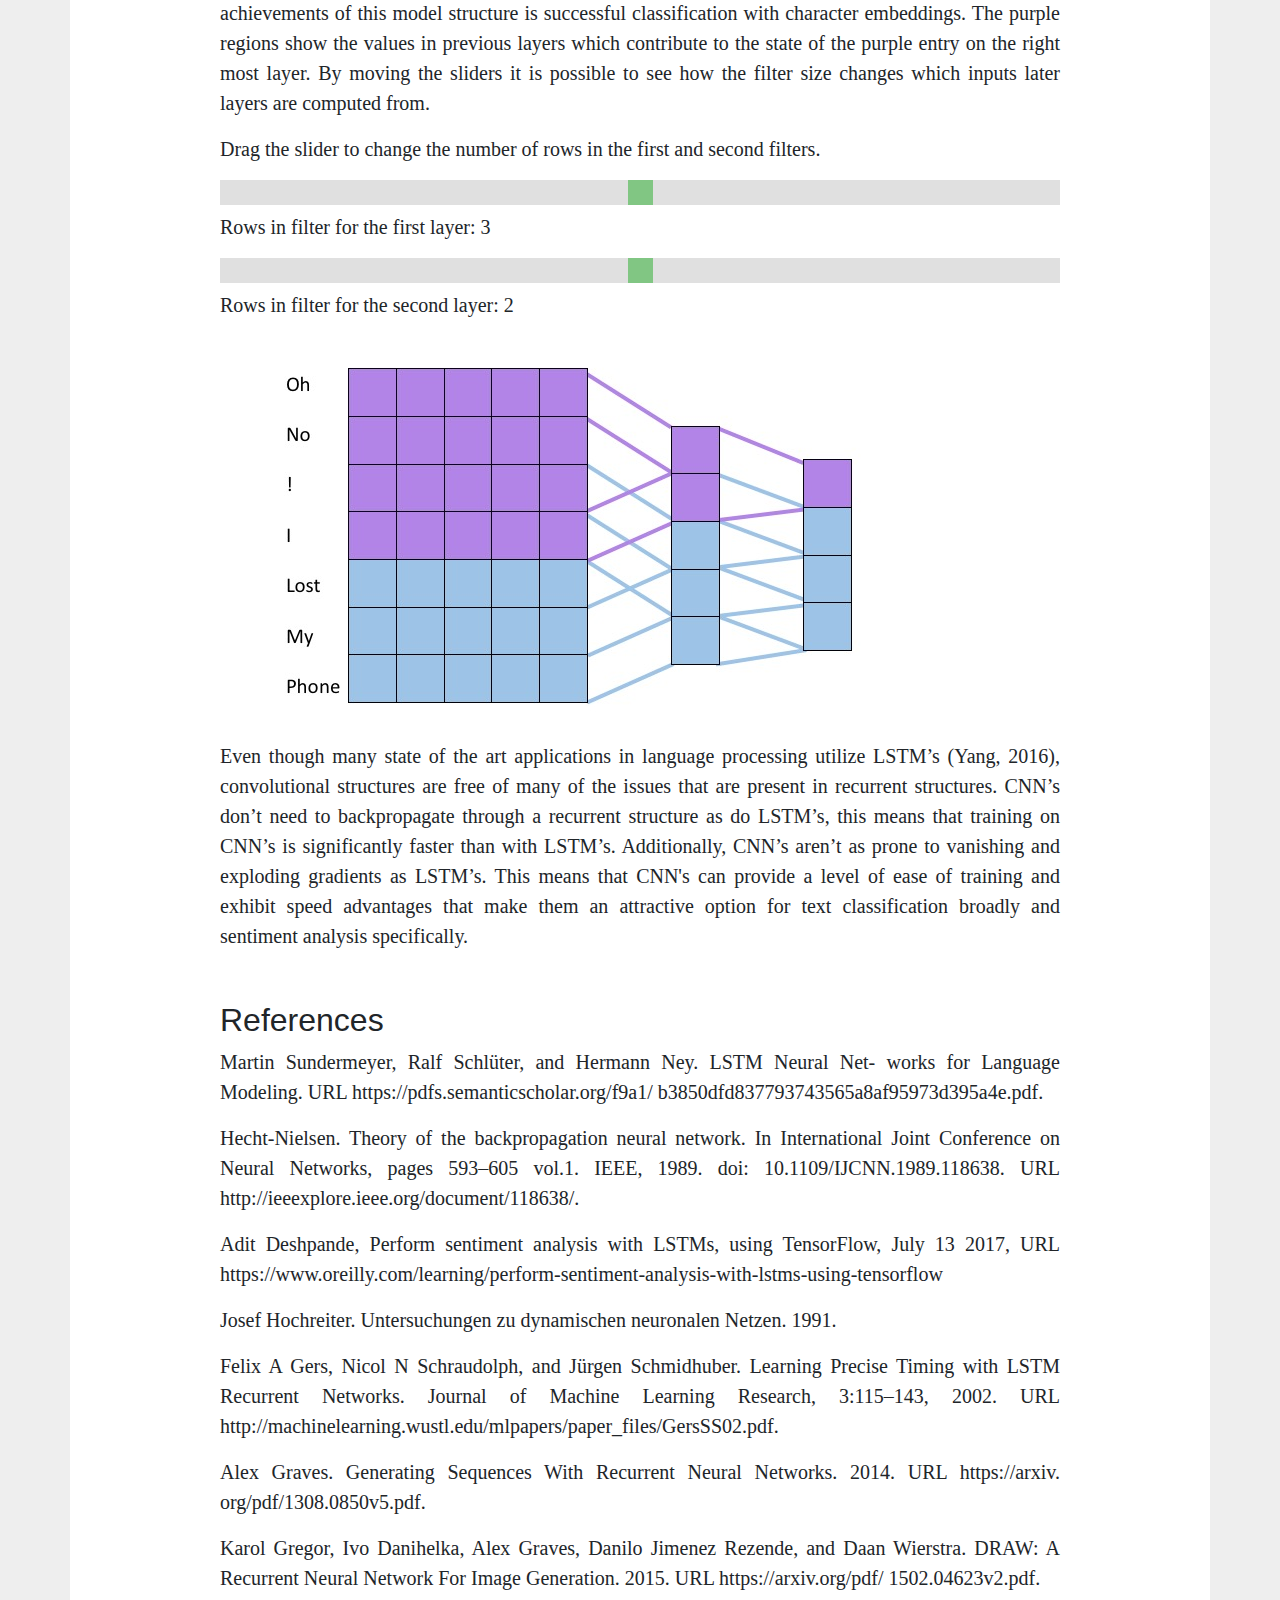
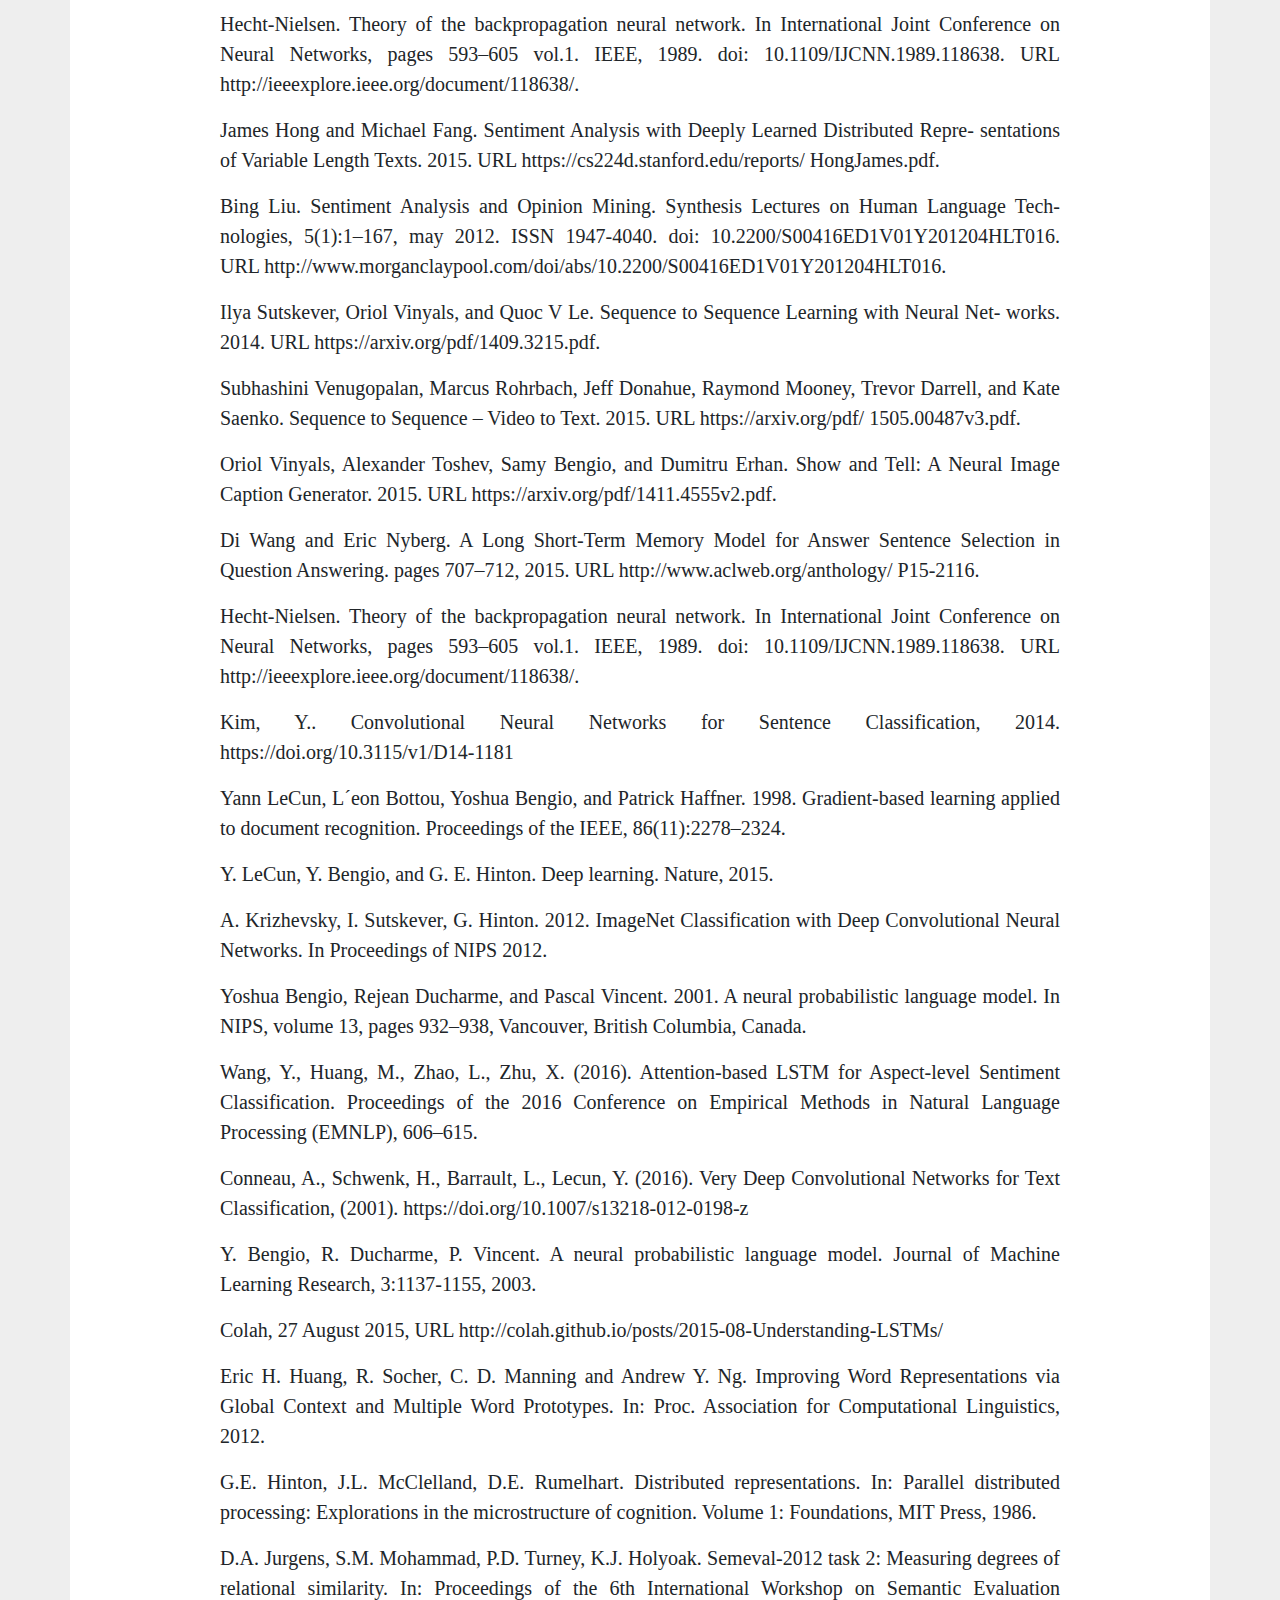
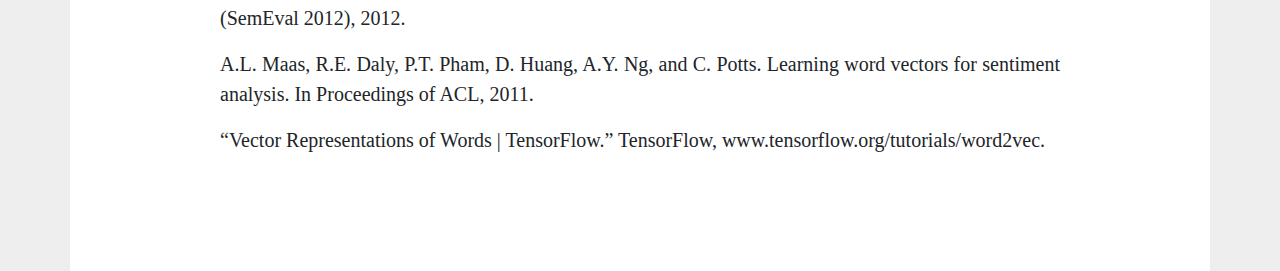
==== commit 178584a0: "fix" ====
--- a/index.html
+++ b/index.html
@@ -348,8 +348,8 @@
 
             <div style="position: absolute; margin-top: -340px; margin-left: 220px;" class="fg">$f$</div>
             <div style="position: absolute; margin-top: -340px; margin-left: 380px;" class="ig">$i$</div>
-            <div style="position: absolute; margin-top: -270px; margin-left: 480px;" class="gg">$g$</div>
-            <div style="position: absolute; margin-top: -240px; margin-left: 630px;" class="og">$c$</div>
+            <div style="position: absolute; margin-top: -270px; margin-left: 480px;" class="gg">$c$</div>
+            <div style="position: absolute; margin-top: -240px; margin-left: 630px;" class="og">$o$</div>
 
             <div style="position: absolute; margin-top: -235px; margin-left: 210px; width: 80px; height: 48px; border-radius: 3px; background-color: #aec4dc; padding-top: 10px;">$sigmoid$</div>
             <div style="position: absolute; margin-top: -235px; margin-left: 310px; width: 80px; height: 48px; border-radius: 3px; background-color: #aec4dc; padding-top: 10px;">$sigmoid$</div>
@@ -367,7 +367,7 @@
             </nav>
             <div class="tab-content" id="nav-tabContent">
                 <div class="tab-pane fade show active" id="nav-lstm" role="tabpanel" aria-labelledby="nav-lstm-tab">
-                    $$f_t=\sigma(W_f\cdot[h_{t-1},x_t]+b_f)$$
+                    $$Select \space a \space module$$
                 </div>
 
                 <div class="tab-pane fade" id="nav-f" role="tabpanel" aria-labelledby="nav-f-tab">
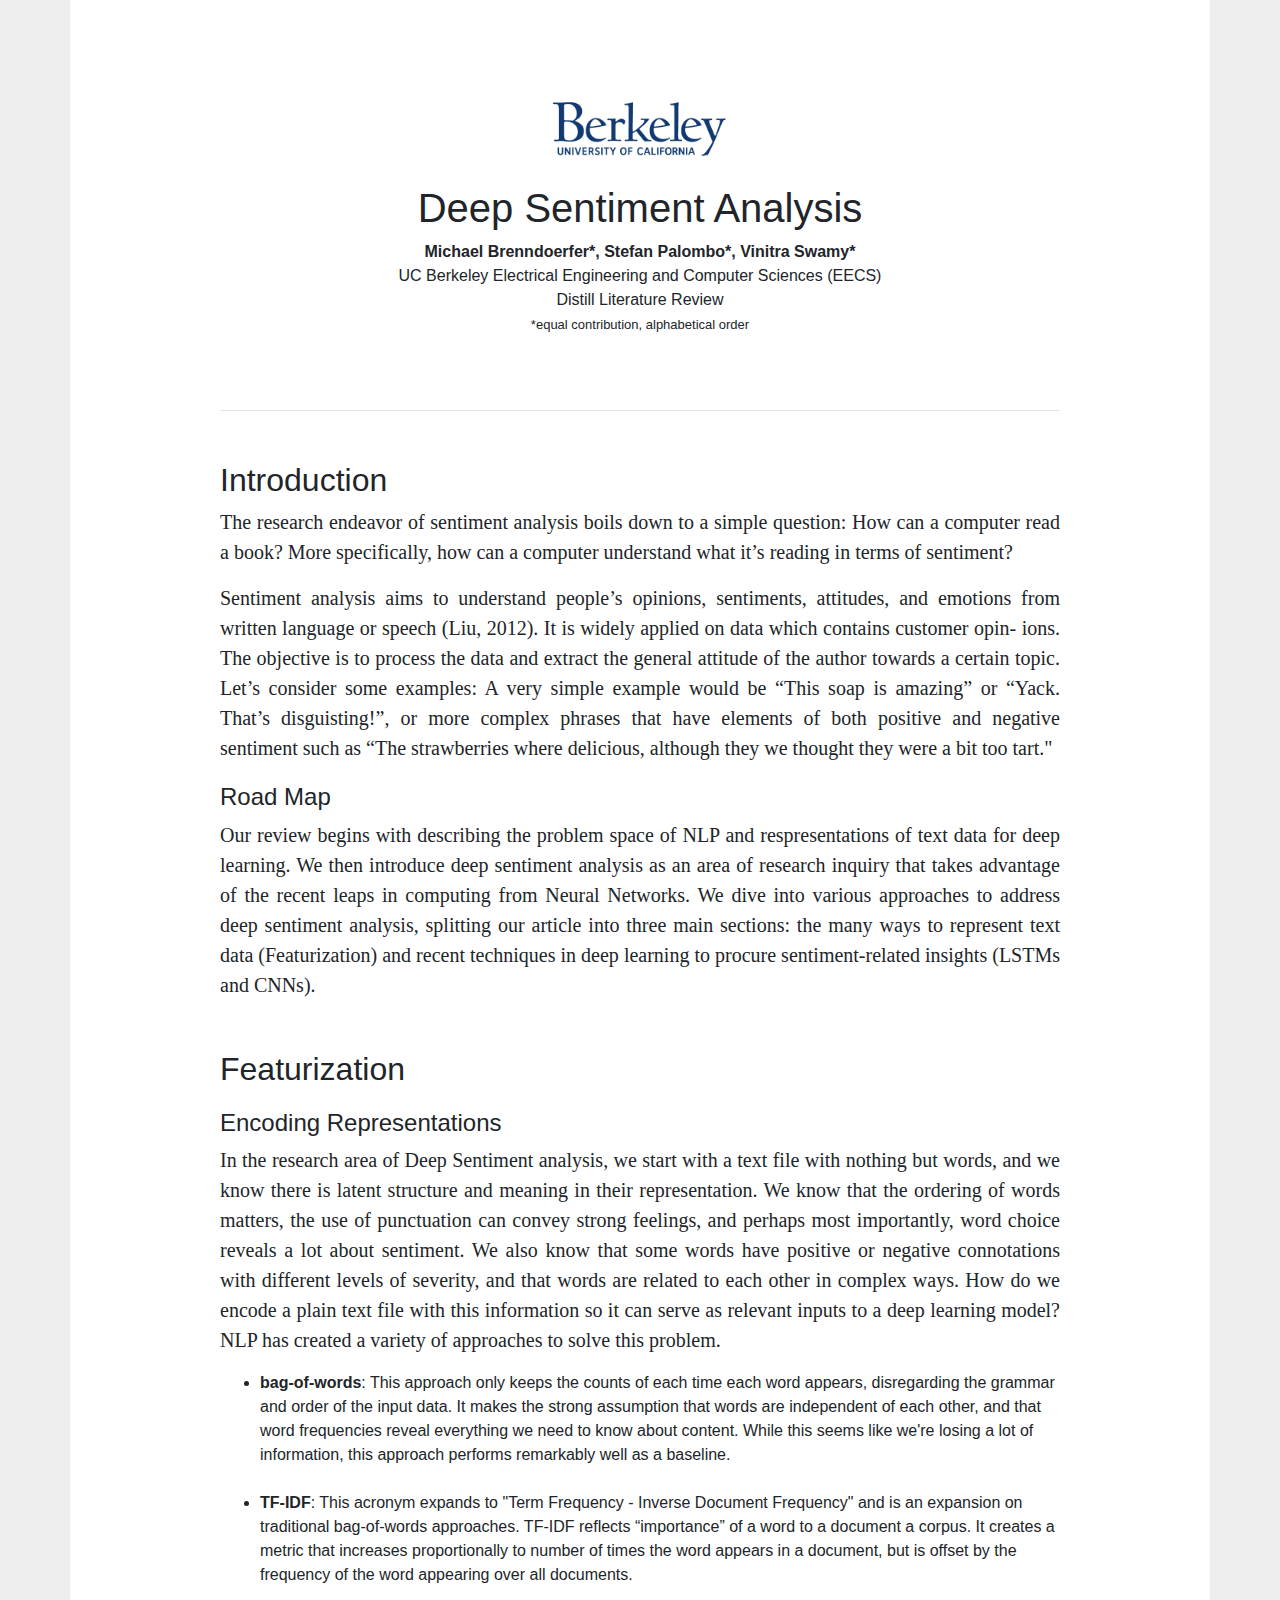
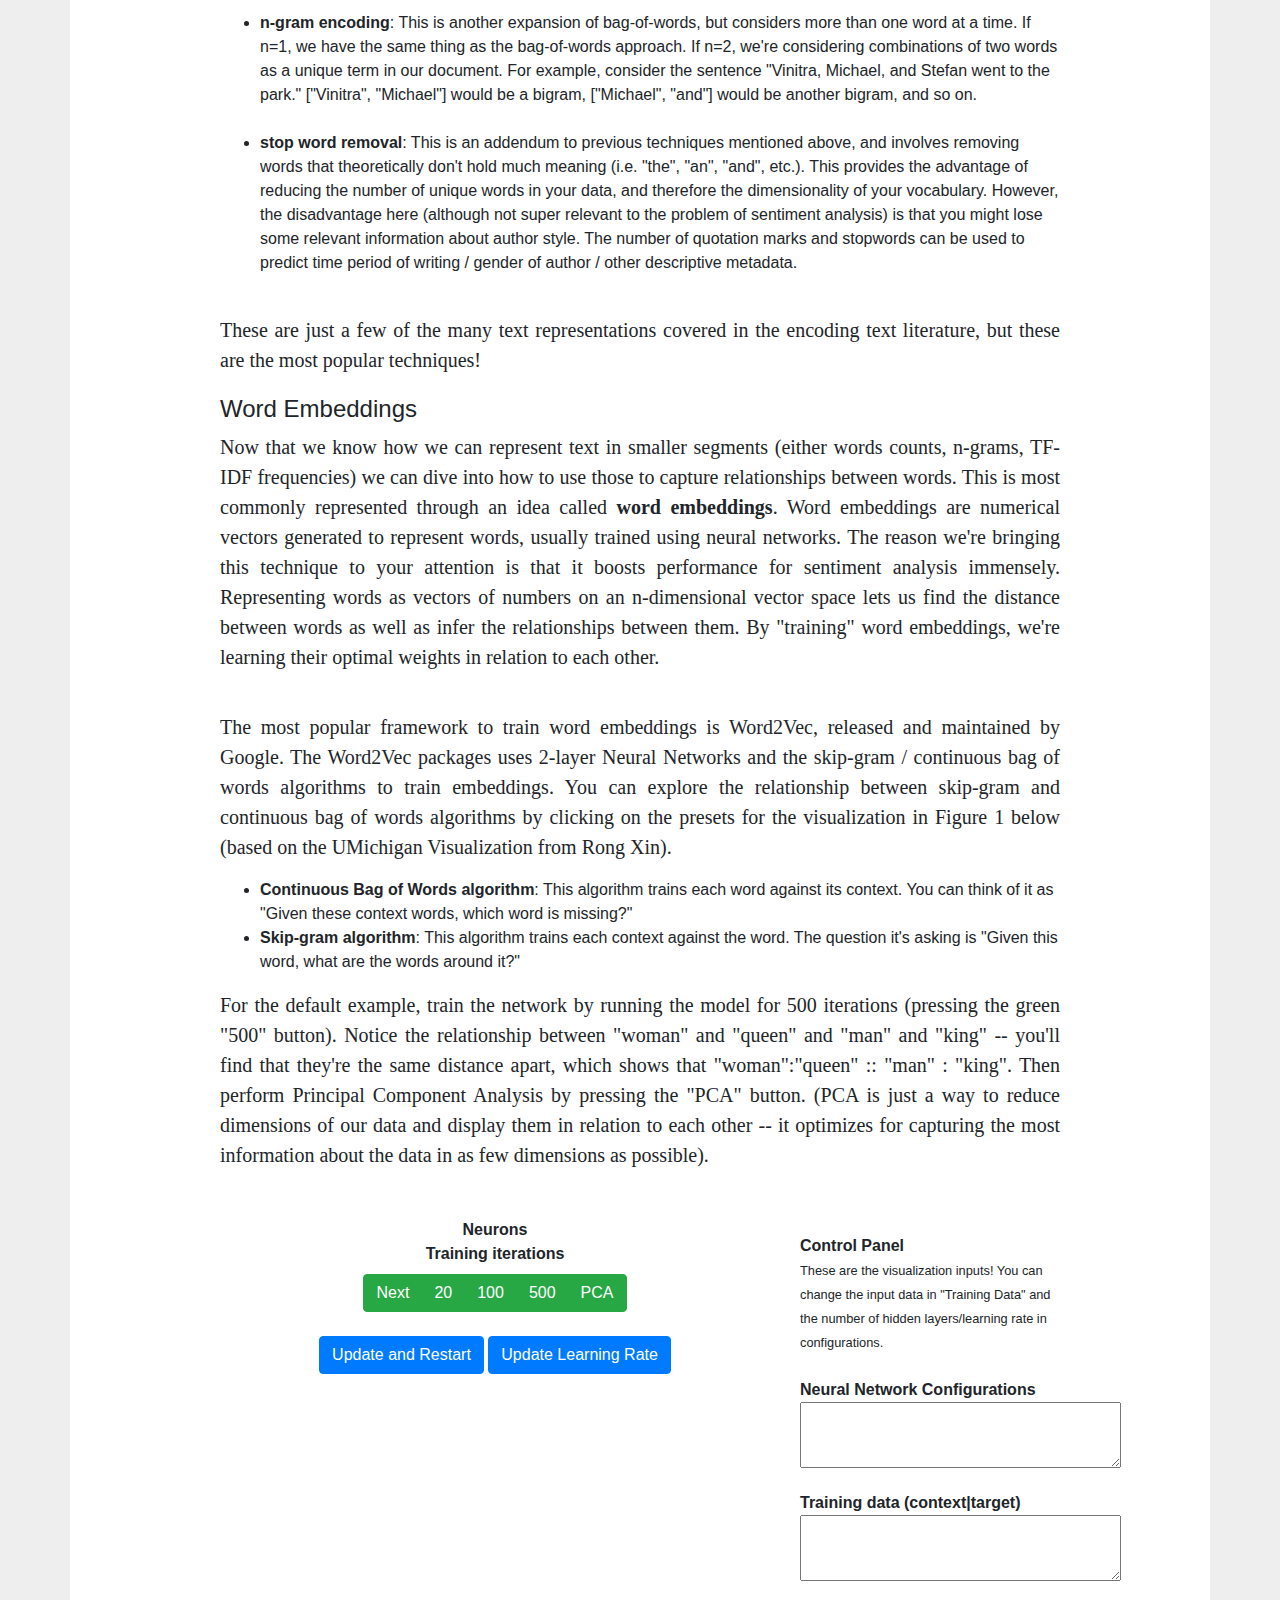
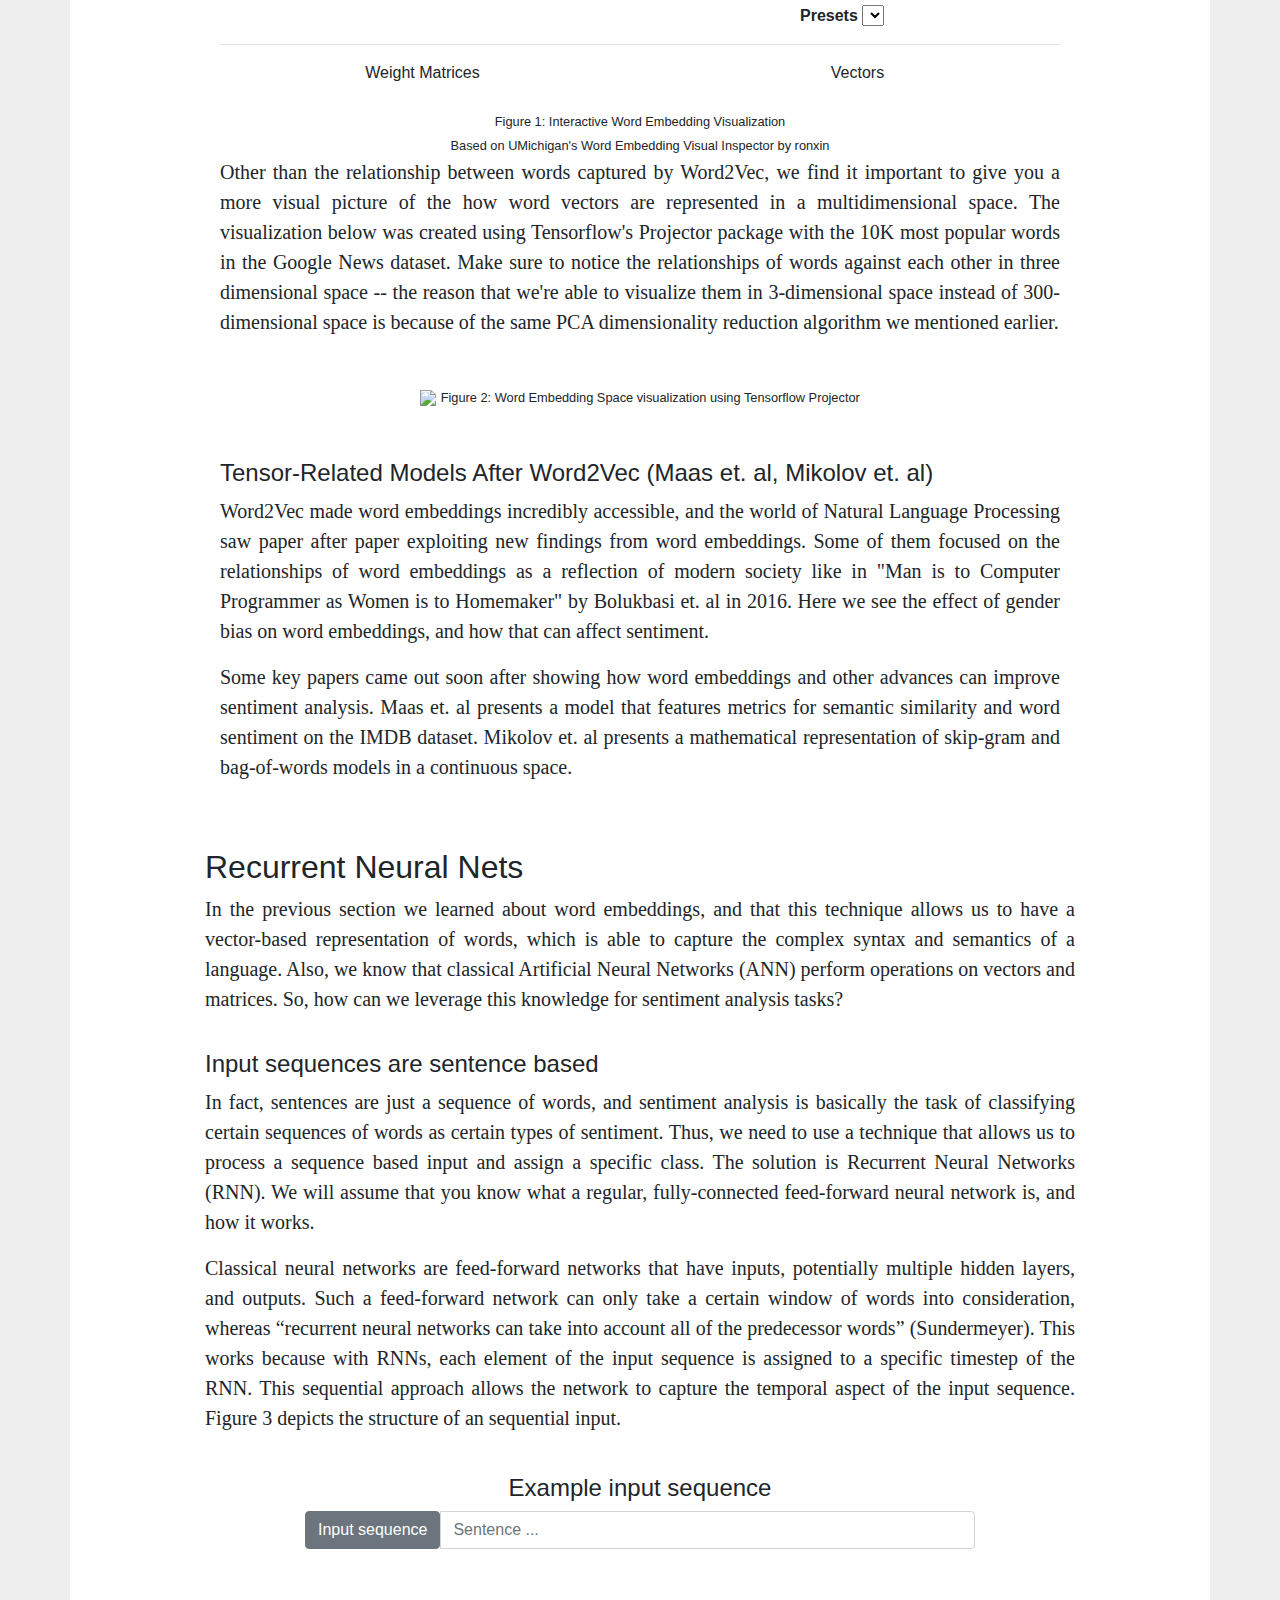
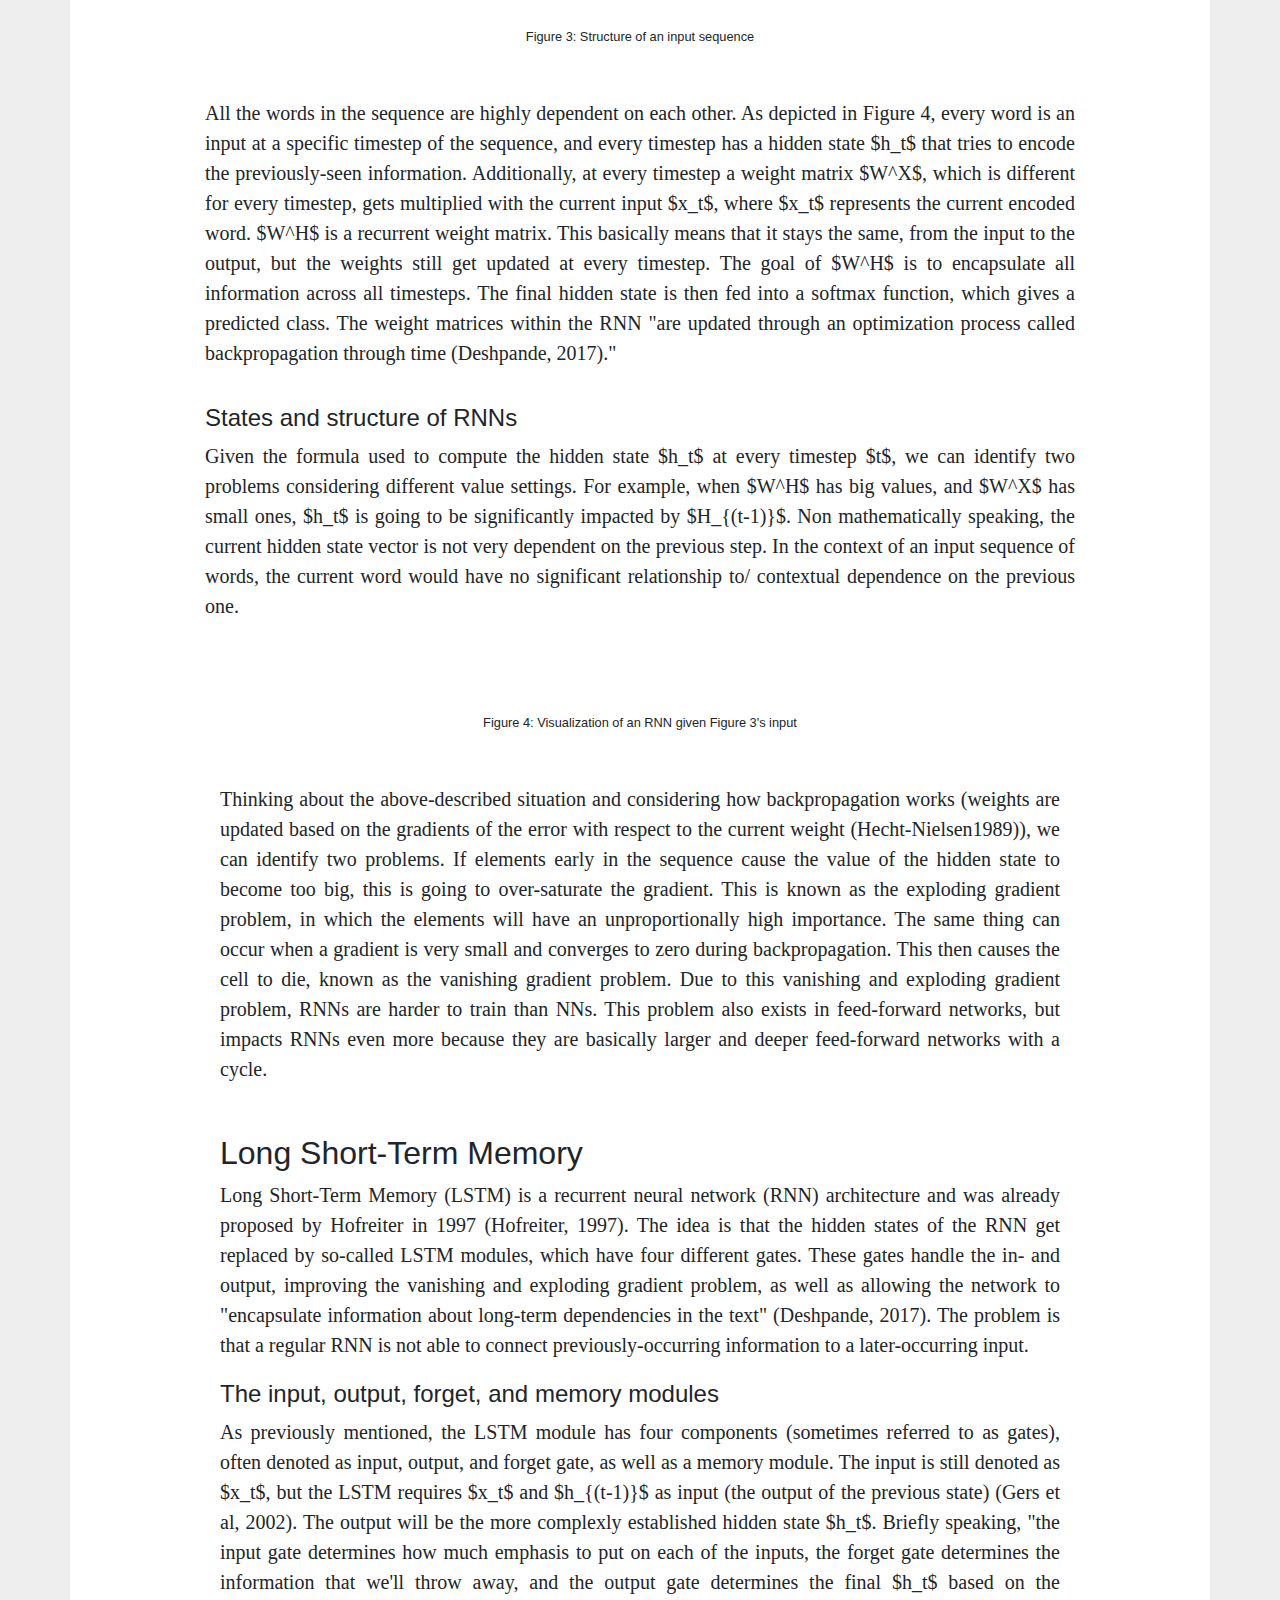
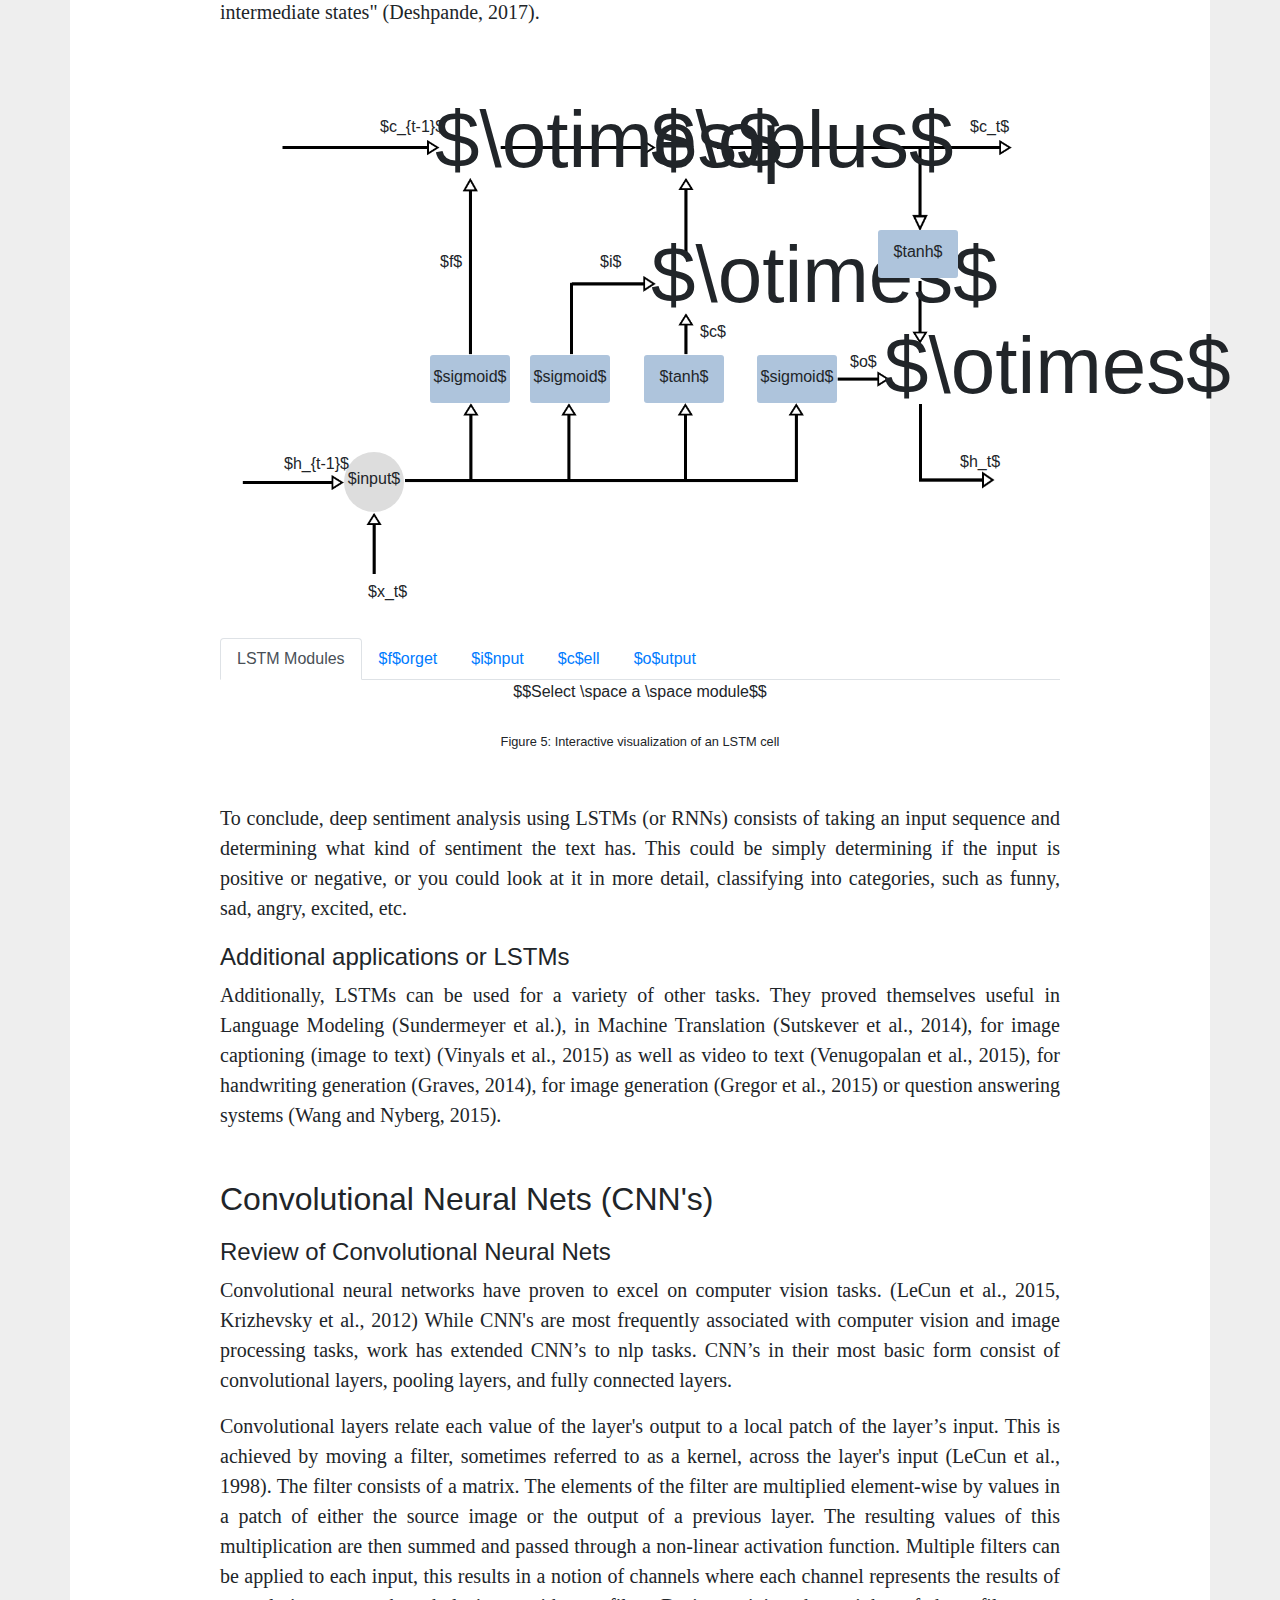
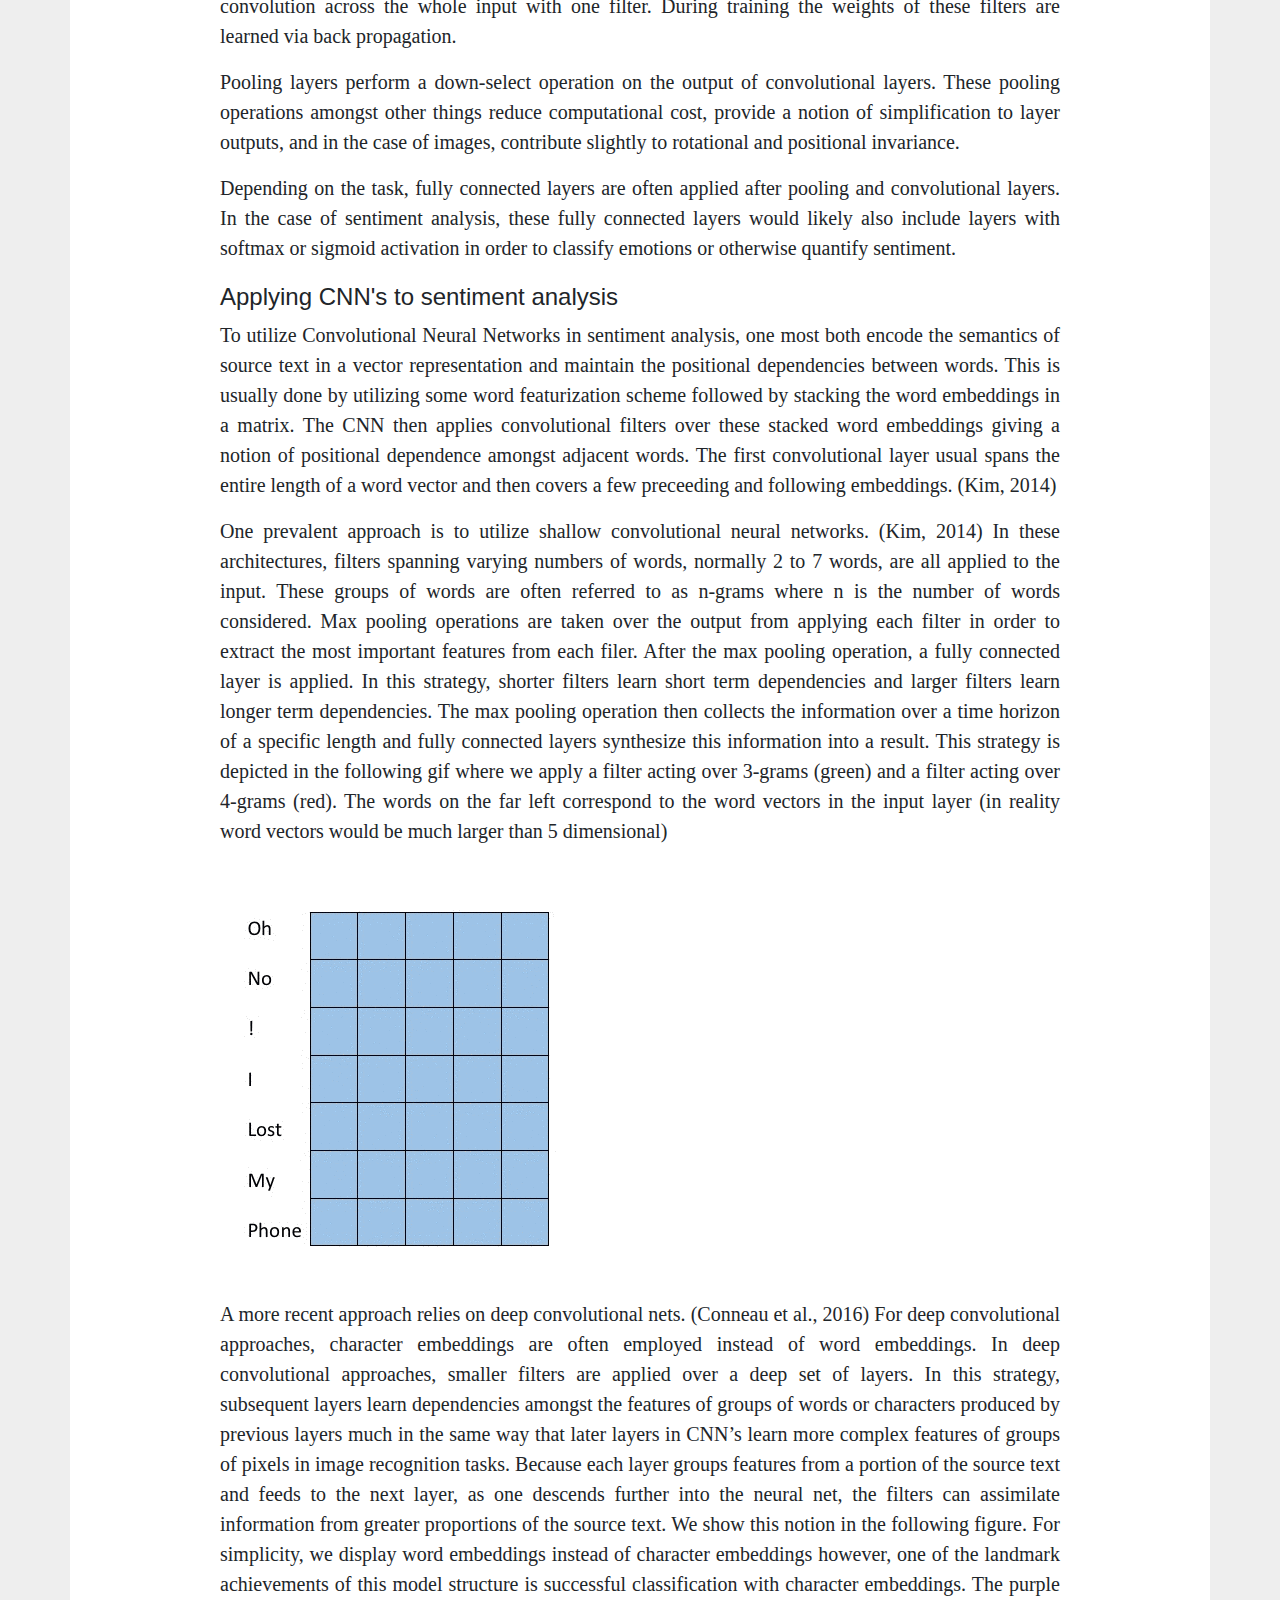
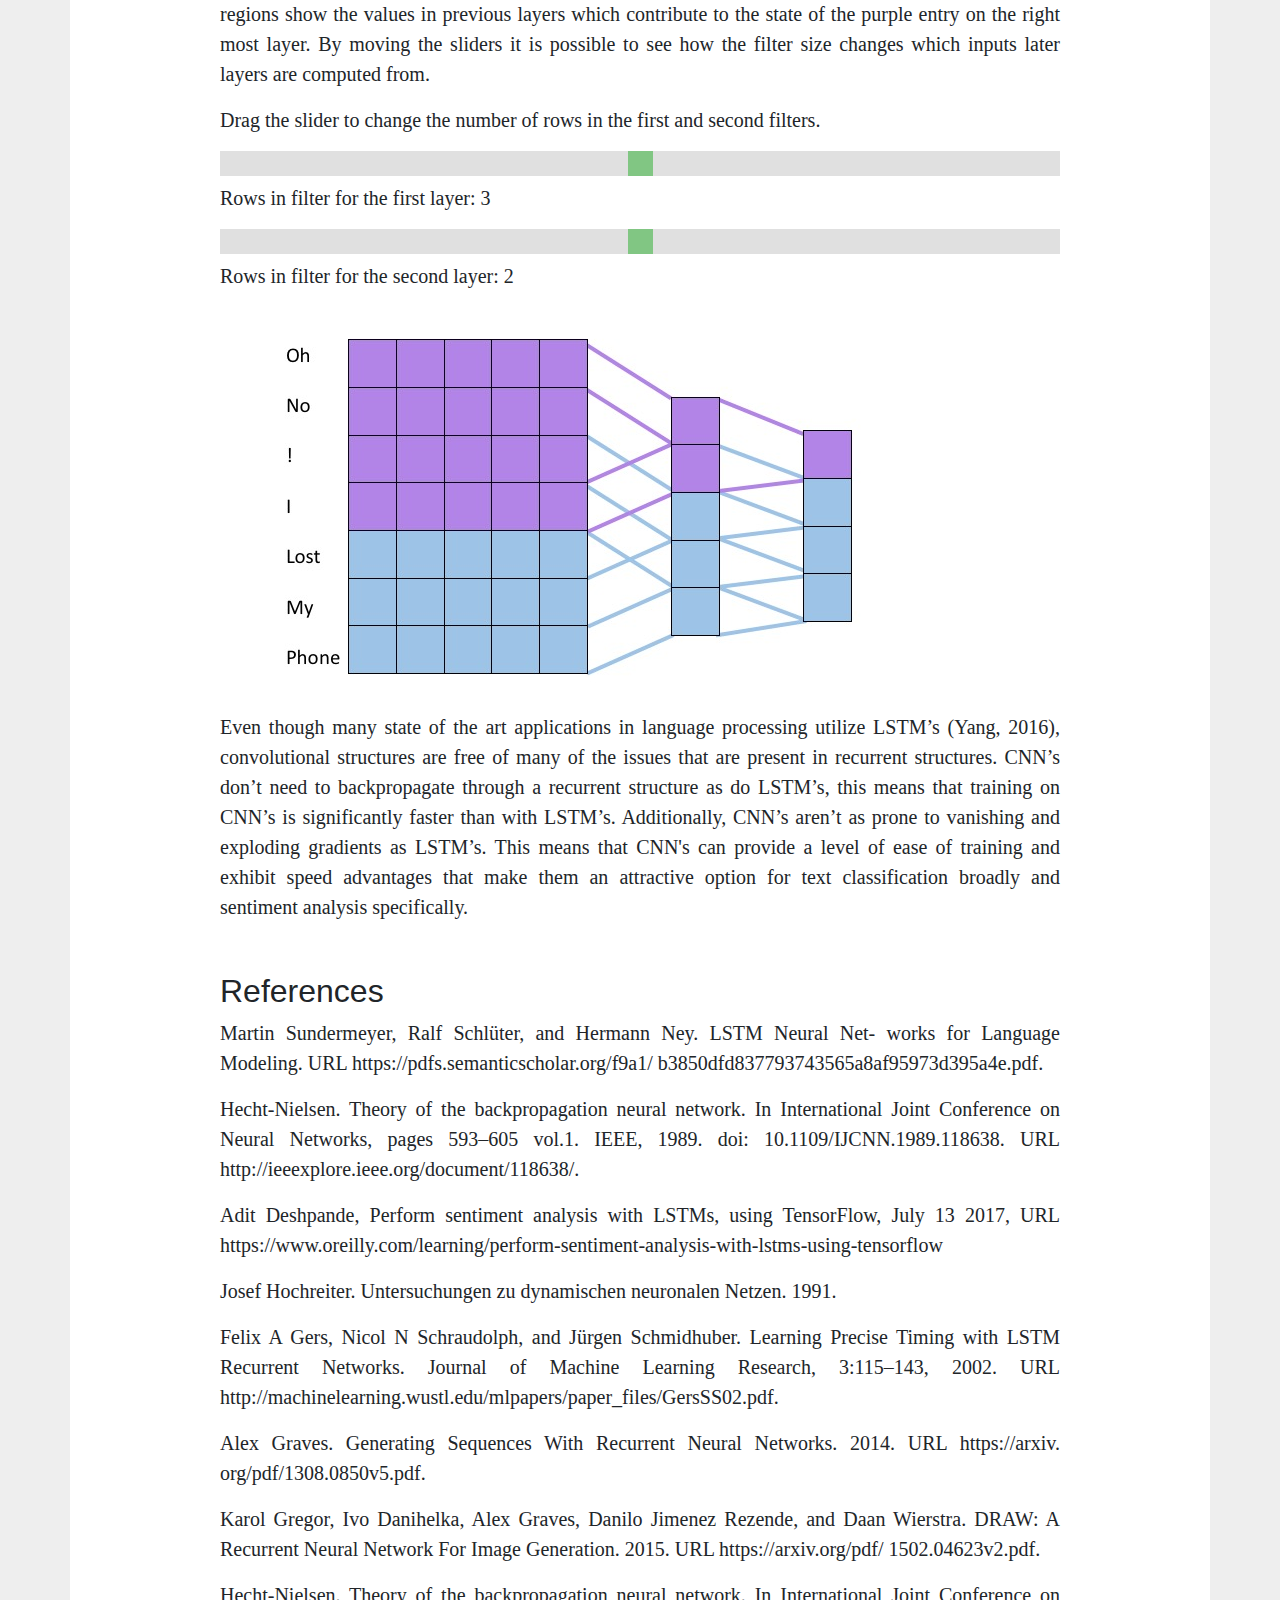
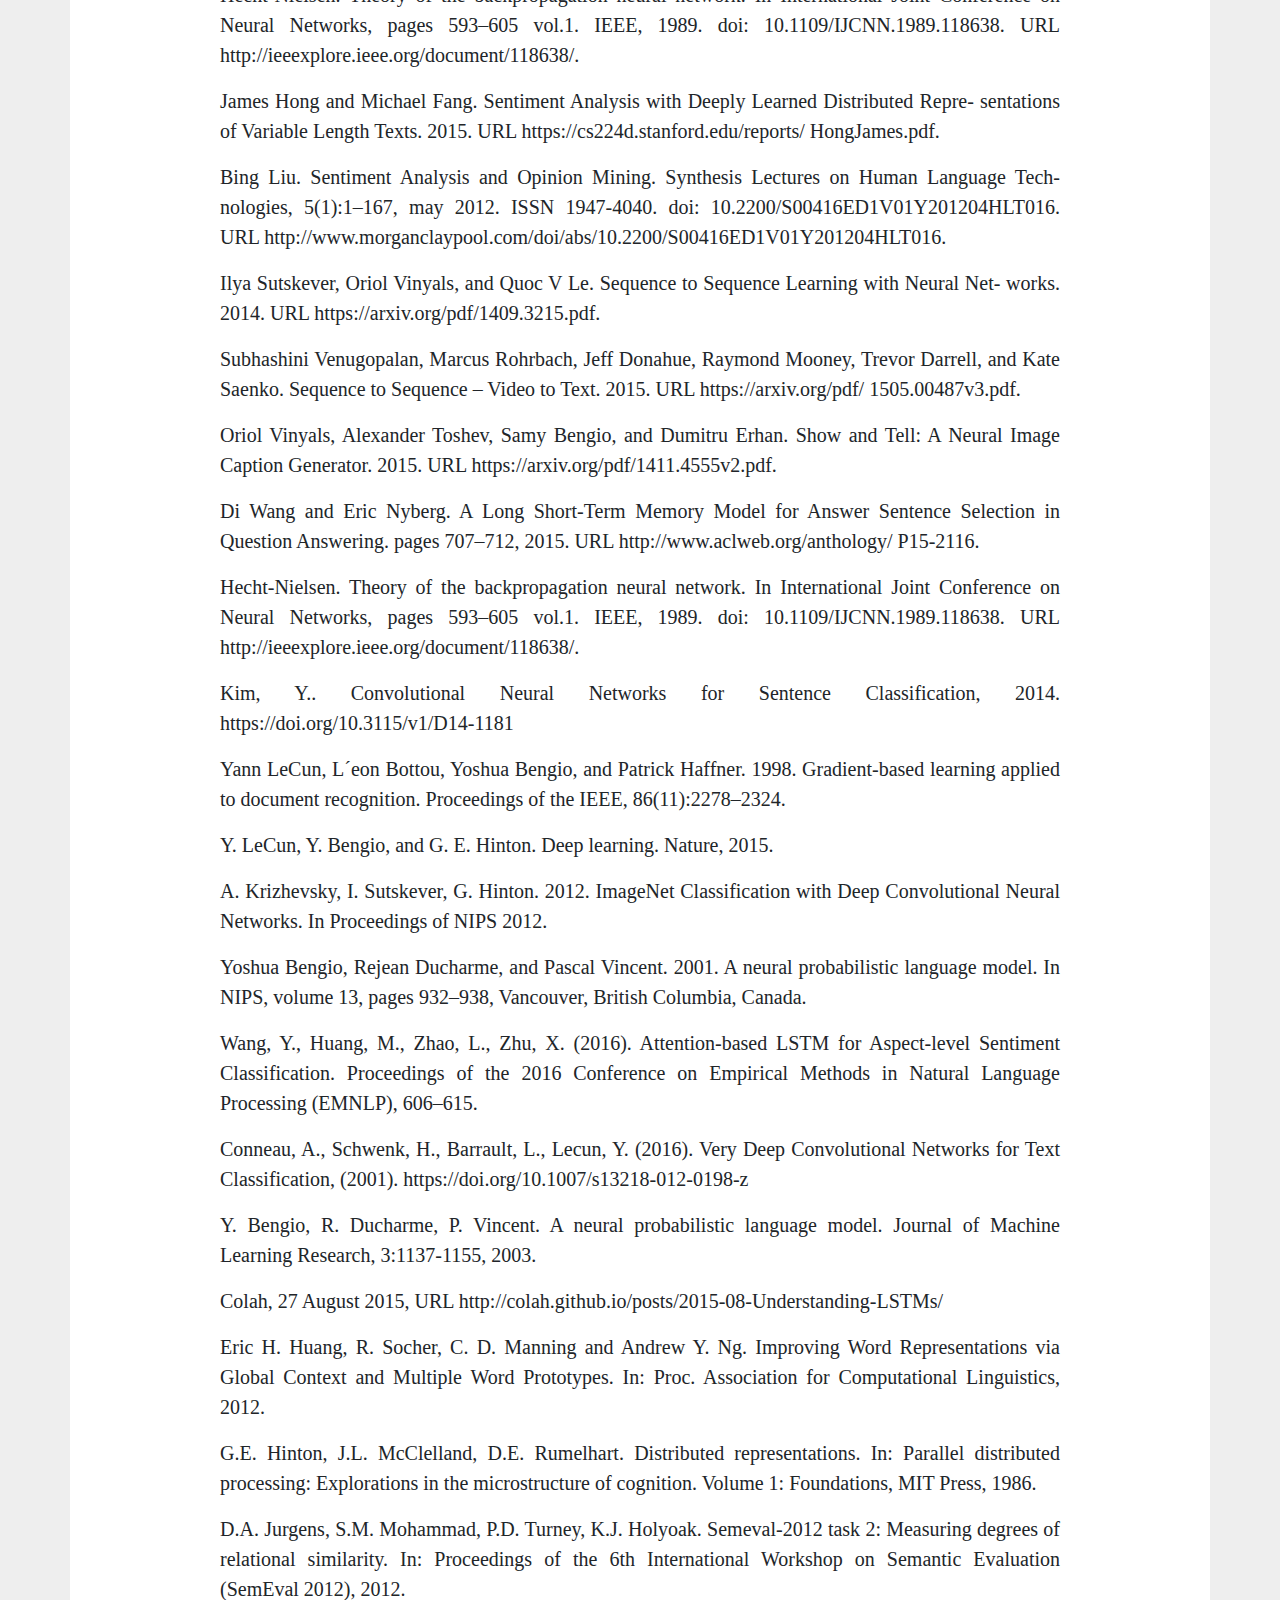
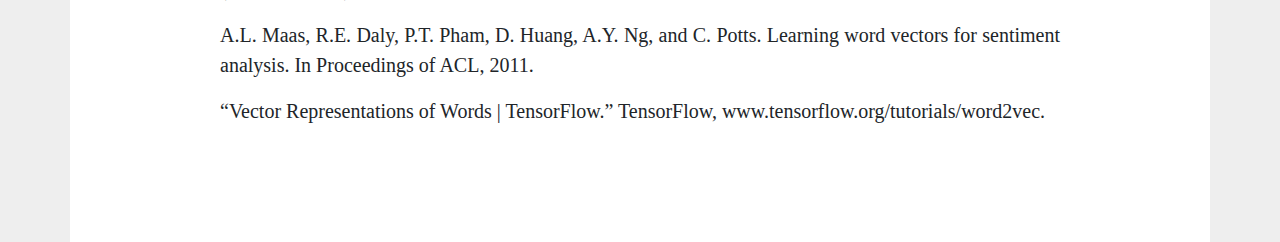
==== commit d954cb02: "Update index.html" ====
--- a/index.html
+++ b/index.html
@@ -13,6 +13,7 @@
     <link href="https://fonts.googleapis.com/css?family=Gentium+Book+Basic" rel="stylesheet">
     <link href="css/rnn.css" rel="stylesheet">
     <link href="https://maxcdn.bootstrapcdn.com/bootstrap/4.0.0-beta.2/css/bootstrap.min.css" rel="stylesheet">
+  	<!-- Global site tag (gtag.js) - Google Analytics -->
     <script src="https://code.jquery.com/jquery-3.2.1.slim.min.js" integrity="sha256-k2WSCIexGzOj3Euiig+TlR8gA0EmPjuc79OEeY5L45g=" crossorigin="anonymous"></script>
     <script type="text/javascript" async src="https://cdnjs.cloudflare.com/ajax/libs/mathjax/2.7.2/MathJax.js?config=TeX-MML-AM_CHTML"></script>
     <script src="js/seqinput.js"></script>
@@ -113,7 +114,7 @@
                     <font size="-1">*equal contribution, alphabetical order </font>
                 <br>
                 <br>
-            <h4><a href="https://brenndoerfer.github.io/deep-sentiment-analysis-distill/">Online version</a></h4>
+<!--             <h4><a href="https://brenndoerfer.github.io/deep-sentiment-analysis-distill/">Online version</a></h4> -->
             </center>
             </div>
             <hr style="margin: 50px 0">
@@ -576,5 +577,13 @@
 </div>
 </div>
 </div>
+<script async src="https://www.googletagmanager.com/gtag/js?id=UA-111025604-1"></script>
+	<script>
+	  window.dataLayer = window.dataLayer || [];
+	  function gtag(){dataLayer.push(arguments);}
+	  gtag('js', new Date());
+
+	  gtag('config', 'UA-111025604-1');
+	</script>
 </body>
 </html>
